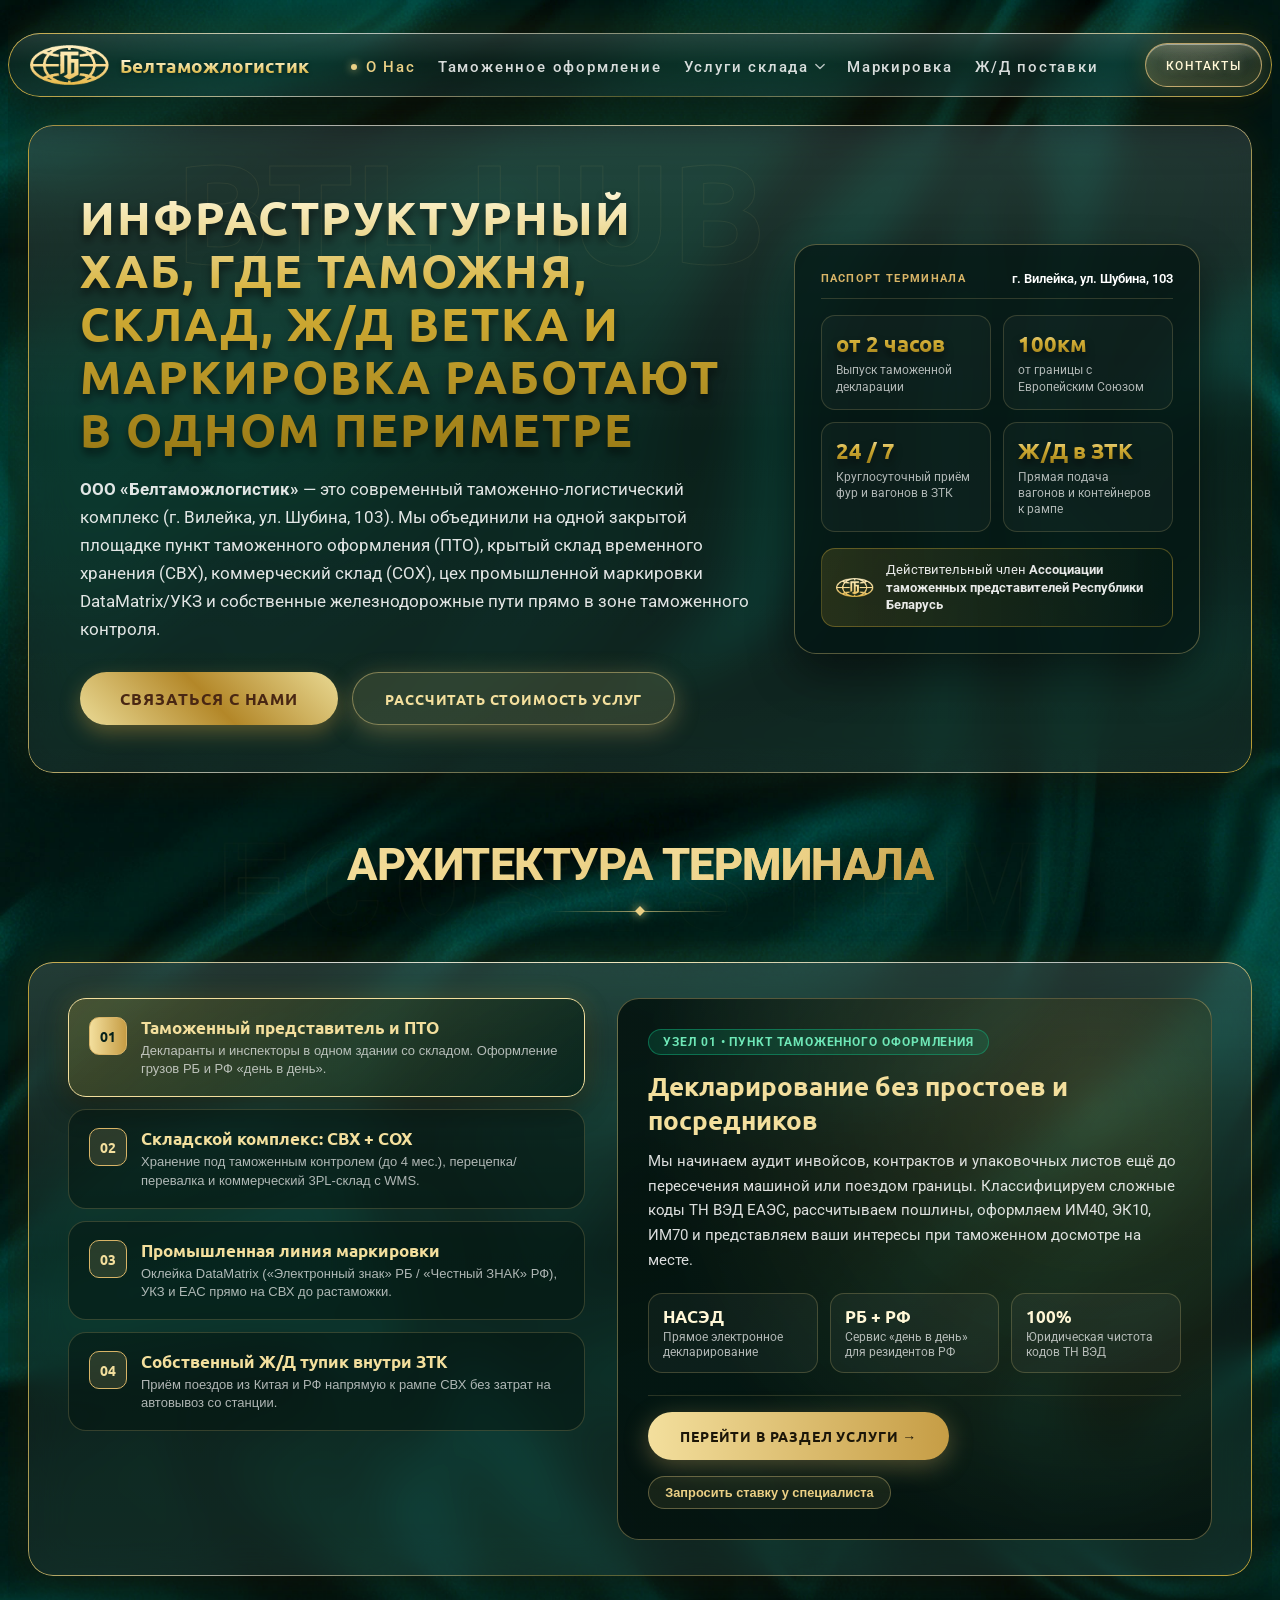
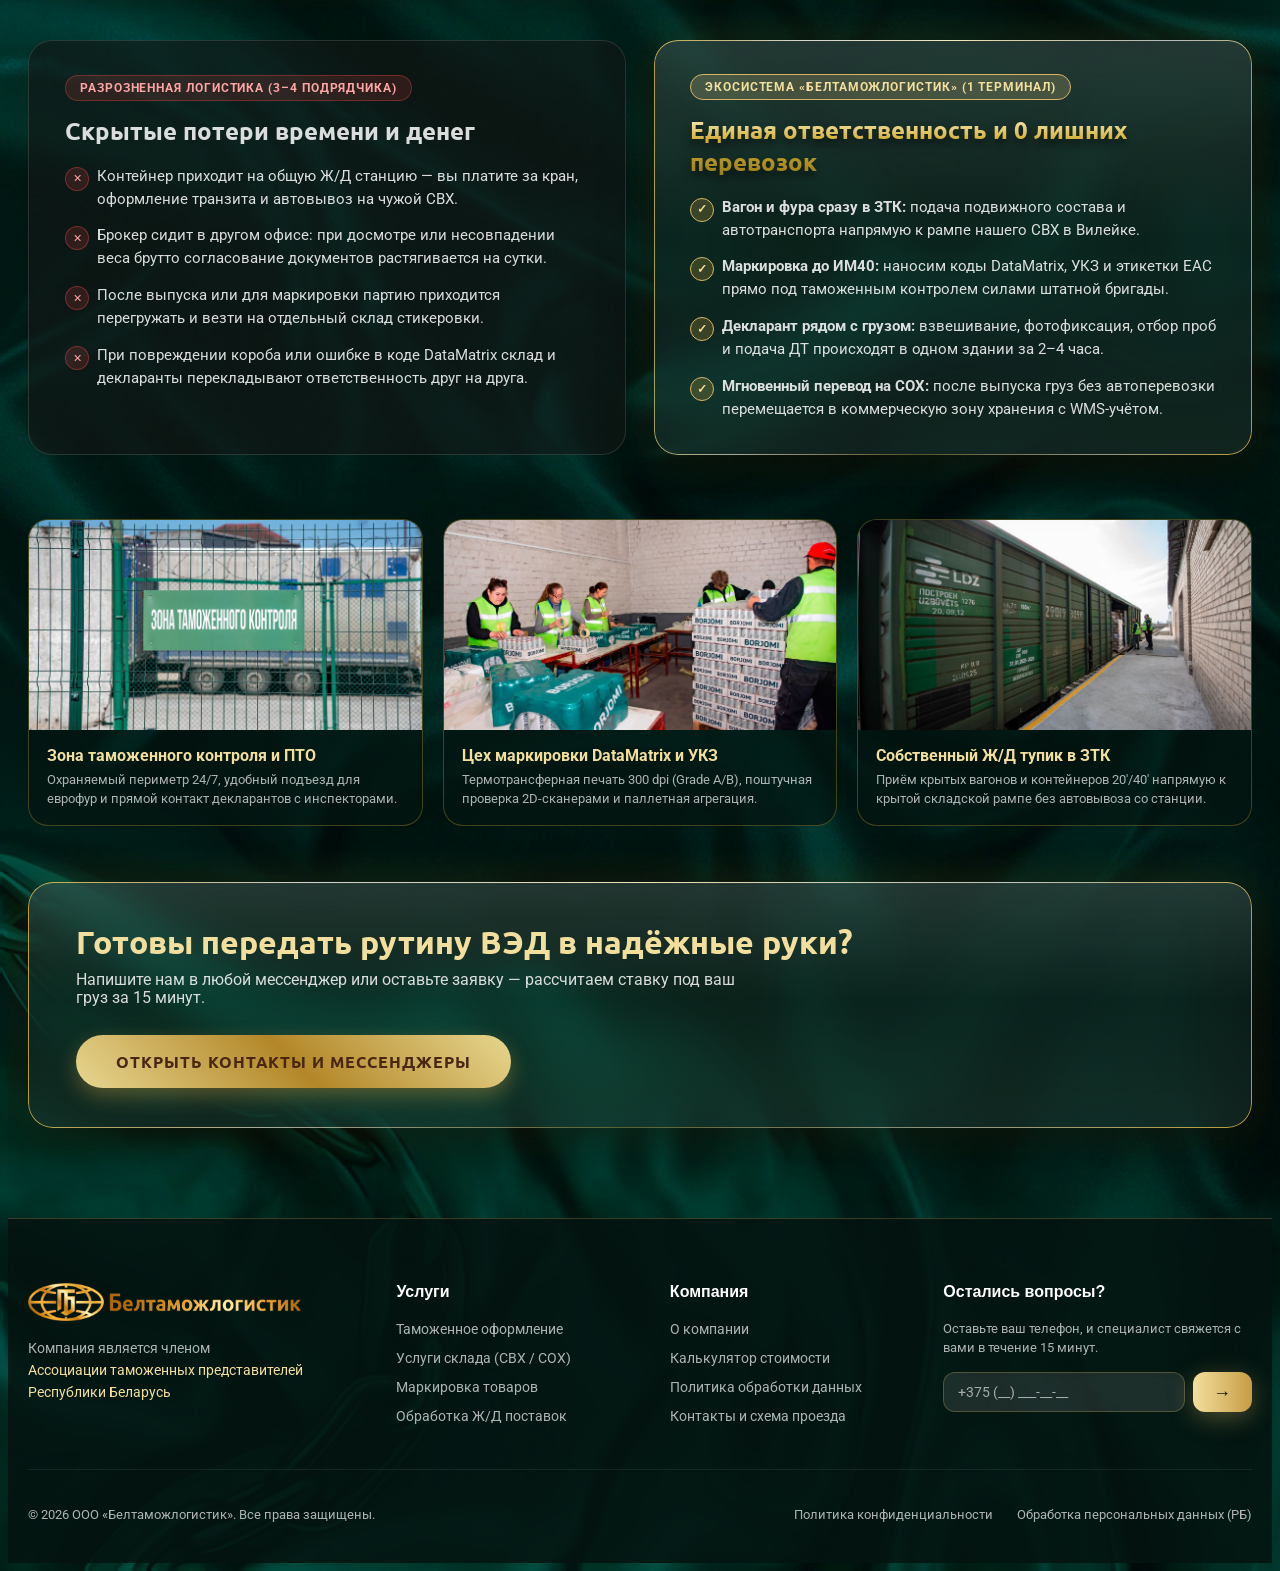
==== about/index.html @ 32ac7e4a "Update" ====
<!DOCTYPE html>
<html lang="ru">
<head>
  <meta charset="UTF-8">
  <meta name="viewport" content="width=device-width, initial-scale=1.0, maximum-scale=5.0">
  <title>О компании — Логистический и таможенный хаб «Белтаможлогистик»</title>

  <link rel="stylesheet" href="../styles/style.css">
  <link rel="stylesheet" href="../styles/responsive.css">
  <link rel="stylesheet" href="../styles/media.css">
  <link rel="stylesheet" href="../styles/alien_styles.css">
  <link rel="stylesheet" href="../styles/contacts-modal.css">
  <link rel="stylesheet" href="../styles/about.css">
</head>
<body>

<!-- ================= ШАПКА ================= -->
<section class="header glass-header">
  <div class="header-container">
    <div class="header-logo">
      <a href="../index.html">
        <img src="../img/header_logo3.png" alt="Белтаможлогистик">
        <div class="brand-name">Белтаможлогистик</div>
      </a>
    </div>

    <nav class="header-menu-nav" id="headerNav">
      <a href="index.html" class="nav-item active">О Нас</a>
      <a href="../catalog/customsclearance/index.html" class="nav-item">Таможенное оформление</a>

      <!-- Выпадающее меню для Склада -->
      <div class="nav-dropdown">
        <a href="../catalog/warehouse/index.html" class="nav-item nav-dropdown-trigger" aria-expanded="false">
          <span class="nav-dropdown-text">Услуги склада</span>
          <svg class="dropdown-arrow" viewBox="0 0 12 8" fill="none">
            <path d="M1 1.5L6 6.5L11 1.5" stroke="currentColor" stroke-width="1.6" stroke-linecap="round" stroke-linejoin="round"/>
          </svg>
        </a>
        <div class="dropdown-menu">
          <a href="../catalog/warehouse/index.html#svh-section" class="dropdown-link">
            <div class="dd-info">
              <span class="dd-title">Склад временного хранения</span>
              <span class="dd-sub">Таможенный контроль, досмотр, перецепка</span>
            </div>
          </a>
          <a href="../catalog/warehouse/index.html#soh-section" class="dropdown-link">
            <div class="dd-info">
              <span class="dd-title">Склад общего хранения</span>
              <span class="dd-sub">Ответственное хранение, WMS-учёт, 3PL</span>
            </div>
          </a>
        </div>
      </div>

      <a href="../catalog/marking/index.html" class="nav-item">Маркировка</a>
      <a href="../catalog/railway/index.html" class="nav-item">Ж/Д поставки</a>
    </nav>

    <div class="header-contacts">
      <button class="premium-gold-btn header-btn" type="button" data-open-contact-modal>
        <span>Контакты</span>
      </button>
    </div>
    <button class="burger" id="burgerBtn" type="button"
            aria-label="Открыть меню" aria-expanded="false" aria-controls="headerNav">
      <span></span><span></span><span></span>
    </button>
  </div>
</section>

<!-- ================= ОСНОВНОЙ КОНТЕНТ СТРАНИЦЫ «О НАС» ================= -->
<main class="about-page">
  <div class="container">

    <!-- 1. HERO: КТО МЫ И В ЧЁМ НАША СИЛА -->
    <section class="about-hero glass-card">
      <div class="about-hero-left">
        <div class="about-status-row">
<!--          <span class="about-pill"><span class="about-pill-dot"></span>Терминал 4-в-1 в г. Вилейка</span>-->
<!--          <span class="about-pill">Реестр владельцев СВХ ГТК РБ</span>-->
        </div>
        <h1 class="about-title gold-text-title">
          Инфраструктурный хаб, где таможня, склад, Ж/Д ветка и маркировка работают в одном периметре
        </h1>
        <p class="about-lead">
          <strong>ООО «Белтаможлогистик»</strong> — это современный таможенно-логистический комплекс (г. Вилейка, ул. Шубина, 103). Мы объединили на одной закрытой площадке пункт таможенного оформления (ПТО), крытый склад временного хранения (СВХ), коммерческий склад (СОХ), цех промышленной маркировки DataMatrix/УКЗ и собственные железнодорожные пути прямо в зоне таможенного контроля.
        </p>
        <div class="about-hero-actions">
          <button type="button" class="premium-gold-btn" data-open-contact-modal="form">
            <span>Связаться с нами</span>
          </button>
          <a href="../index.html#calculator" class="gold-btn" style="background: rgba(235,208,133,0.14); color: #f3df9d; border: 1px solid rgba(235,208,133,0.45);">
            Рассчитать стоимость услуг
          </a>
        </div>
      </div>

      <div class="about-passport">
        <div class="passport-header">
          <span class="passport-tag">Паспорт терминала</span>
          <span class="passport-loc"> г. Вилейка, ул. Шубина, 103</span>
        </div>
        <div class="passport-grid">
          <div class="passport-metric">
            <strong class="gold-text">от 2 часов</strong>
            <span>Выпуск таможенной декларации</span>
          </div>
          <div class="passport-metric">
            <strong class="gold-text">100км</strong>
            <span>от границы с Европейским Союзом</span>
          </div>
          <div class="passport-metric">
            <strong class="gold-text">24 / 7</strong>
            <span>Круглосуточный приём фур и вагонов в ЗТК</span>
          </div>
          <div class="passport-metric">
            <strong class="gold-text">Ж/Д в ЗТК</strong>
            <span>Прямая подача вагонов и контейнеров к рампе</span>
          </div>
        </div>
        <div class="passport-assoc">
          <img src="../img/header_logo3.png" alt="" style="width: 38px; height: auto;">
          <span>Действительный член <strong>Ассоциации таможенных представителей Республики Беларусь</strong></span>
        </div>
      </div>
    </section>

    <!-- 2. ИНТЕРАКТИВНЫЙ ГЕНПЛАН ТЕРМИНАЛА (4 УЗЛА ЭКОСИСТЕМЫ) -->
    <section class="hub-blueprint-section">
      <div class="section-header" data-parallax-header style="padding-top: 10px;">
        <div class="header-glow" data-parallax-speed="0.18"></div>
        <span class="header-watermark" data-parallax-speed="-0.12" aria-hidden="true">ECOSYSTEM</span>
        <div class="header-content" data-parallax-speed="0.04">
          <h2 class="section-title">Архитектура <span class="title-accent">терминала</span></h2>
          <div class="section-divider"><span class="divider-diamond"></span></div>
        </div>
      </div>

      <div class="blueprint-wrapper glass-card">
        <!-- Переключатели 4 узлов -->
        <div class="blueprint-nav" role="tablist">
          <button type="button" class="bp-node-btn active" data-bp-node="customs">
            <span class="bp-node-num">01</span>
            <div>
              <span class="bp-node-title">Таможенный представитель и ПТО</span>
              <span class="bp-node-sub">Декларанты и инспекторы в одном здании со складом. Оформление грузов РБ и РФ «день в день».</span>
            </div>
          </button>

          <button type="button" class="bp-node-btn" data-bp-node="warehouse">
            <span class="bp-node-num">02</span>
            <div>
              <span class="bp-node-title">Складской комплекс: СВХ + СОХ</span>
              <span class="bp-node-sub">Хранение под таможенным контролем (до 4 мес.), перецепка/перевалка и коммерческий 3PL-склад с WMS.</span>
            </div>
          </button>

          <button type="button" class="bp-node-btn" data-bp-node="marking">
            <span class="bp-node-num">03</span>
            <div>
              <span class="bp-node-title">Промышленная линия маркировки</span>
              <span class="bp-node-sub">Оклейка DataMatrix («Электронный знак» РБ / «Честный ЗНАК» РФ), УКЗ и EAC прямо на СВХ до растаможки.</span>
            </div>
          </button>

          <button type="button" class="bp-node-btn" data-bp-node="railway">
            <span class="bp-node-num">04</span>
            <div>
              <span class="bp-node-title">Собственный Ж/Д тупик внутри ЗТК</span>
              <span class="bp-node-sub">Приём поездов из Китая и РФ напрямую к рампе СВХ без затрат на автовывоз со станции.</span>
            </div>
          </button>
        </div>

        <!-- Динамический экран узла -->
        <div class="blueprint-screen" id="bpScreen">
          <div>
            <span class="bp-screen-badge" id="bpBadge">УЗЕЛ 01 • ПУНКТ ТАМОЖЕННОГО ОФОРМЛЕНИЯ</span>
            <h3 class="bp-screen-title" id="bpTitle">Декларирование без простоев и посредников</h3>
            <p class="bp-screen-desc" id="bpDesc">
              Мы начинаем аудит инвойсов, контрактов и упаковочных листов ещё до пересечения машиной или поездом границы. Классифицируем сложные коды ТН ВЭД ЕАЭС, рассчитываем пошлины, оформляем ИМ40, ЭК10, ИМ70 и представляем ваши интересы при таможенном досмотре на месте.
            </p>
            <div class="bp-specs-grid" id="bpSpecs">
              <div class="bp-spec-box">
                <strong>НАСЭД</strong>
                <span>Прямое электронное декларирование</span>
              </div>
              <div class="bp-spec-box">
                <strong>РБ + РФ</strong>
                <span>Сервис «день в день» для резидентов РФ</span>
              </div>
              <div class="bp-spec-box">
                <strong>100%</strong>
                <span>Юридическая чистота кодов ТН ВЭД</span>
              </div>
            </div>
          </div>

          <div class="bp-screen-footer">
            <a href="../catalog/customsclearance/index.html" class="gold-btn" id="bpLink">Перейти в раздел услуги →</a>
            <button type="button" class="btl-switch-to-form-btn" data-open-contact-modal="form">
              <span>Запросить ставку у специалиста</span>
            </button>
          </div>
        </div>
      </div>
    </section>

    <!-- 3. ПОЧЕМУ ФОРМАТ «В ОДНОМ ОКНЕ» ЭКОНОМИТ ДО 30% БЮДЖЕТА -->
    <section class="vs-section">
      <div class="vs-grid">
        <div class="vs-card vs-card--old">
          <span class="vs-tag vs-tag--old">Разрозненная логистика (3–4 подрядчика)</span>
          <h3 class="vs-title" style="color: rgba(255,255,255,0.85);">Скрытые потери времени и денег</h3>
          <ul class="vs-list">
            <li>Контейнер приходит на общую Ж/Д станцию — вы платите за кран, оформление транзита и автовывоз на чужой СВХ.</li>
            <li>Брокер сидит в другом офисе: при досмотре или несовпадении веса брутто согласование документов растягивается на сутки.</li>
            <li>После выпуска или для маркировки партию приходится перегружать и везти на отдельный склад стикеровки.</li>
            <li>При повреждении короба или ошибке в коде DataMatrix склад и декларанты перекладывают ответственность друг на друга.</li>
          </ul>
        </div>

        <div class="vs-card vs-card--btl glass-card">
          <span class="vs-tag vs-tag--btl">Экосистема «Белтаможлогистик» (1 терминал)</span>
          <h3 class="vs-title gold-text">Единая ответственность и 0 лишних перевозок</h3>
          <ul class="vs-list">
            <li><strong>Вагон и фура сразу в ЗТК:</strong> подача подвижного состава и автотранспорта напрямую к рампе нашего СВХ в Вилейке.</li>
            <li><strong>Маркировка до ИМ40:</strong> наносим коды DataMatrix, УКЗ и этикетки EAC прямо под таможенным контролем силами штатной бригады.</li>
            <li><strong>Декларант рядом с грузом:</strong> взвешивание, фотофиксация, отбор проб и подача ДТ происходят в одном здании за 2–4 часа.</li>
            <li><strong>Мгновенный перевод на СОХ:</strong> после выпуска груз без автоперевозки перемещается в коммерческую зону хранения с WMS-учётом.</li>
          </ul>
        </div>
      </div>
    </section>

    <!-- 4. РЕАЛЬНЫЕ ФОТО ТЕРМИНАЛА -->
    <section class="about-gallery">
      <article class="gallery-card">
        <div class="gallery-img-box">
          <img src="../img/dc_1.jpg" alt="Терминал и зона таможенного контроля">
        </div>
        <div class="gallery-caption">
          <h4>Зона таможенного контроля и ПТО</h4>
          <p>Охраняемый периметр 24/7, удобный подъезд для еврофур и прямой контакт декларантов с инспекторами.</p>
        </div>
      </article>

      <article class="gallery-card">
        <div class="gallery-img-box">
          <img src="../img/marking_1.jpg" alt="Участок промышленной маркировки">
        </div>
        <div class="gallery-caption">
          <h4>Цех маркировки DataMatrix и УКЗ</h4>
          <p>Термотрансферная печать 300 dpi (Grade A/B), поштучная проверка 2D-сканерами и паллетная агрегация.</p>
        </div>
      </article>

      <article class="gallery-card">
        <div class="gallery-img-box">
          <img src="../img/railway_1.jpg" alt="Железнодорожная ветка в ЗТК">
        </div>
        <div class="gallery-caption">
          <h4>Собственный Ж/Д тупик в ЗТК</h4>
          <p>Приём крытых вагонов и контейнеров 20'/40' напрямую к крытой складской рампе без автовывоза со станции.</p>
        </div>
      </article>
    </section>

    <!-- 5. ФИНАЛЬНЫЙ CTA БЛОК -->
    <section class="about-final-cta glass-card">
      <div>
        <h2>Готовы передать рутину ВЭД в надёжные руки?</h2>
        <p>Напишите нам в любой мессенджер или оставьте заявку — рассчитаем ставку под ваш груз за 15 минут.</p>
      </div>
      <button type="button" class="premium-gold-btn" data-open-contact-modal="contacts">
        <span>Открыть контакты и мессенджеры</span>
      </button>
    </section>

  </div>
</main>

<!-- ================= ФУТЕР ================= -->
<footer class="site-footer">
  <div class="container">
    <div class="footer-top">
      <div class="footer-brand">
        <a href="../index.html" class="footer-logo">
          <img src="../img/header_logo2.png" alt="Белтаможлогистик" class="footer-logo-img">
        </a>
        <p class="footer-tagline">Компания является членом <br> <a href="https://beltamas.by/" class="footer-tagline-link">Ассоциации таможенных представителей Республики Беларусь</a></p>
      </div>

      <div class="footer-col">
        <h4 class="footer-heading">Услуги</h4>
        <ul class="footer-links">
          <li><a href="../catalog/customsclearance/index.html">Таможенное оформление</a></li>
          <li><a href="../catalog/warehouse/index.html">Услуги склада (СВХ / СОХ)</a></li>
          <li><a href="../catalog/marking/index.html">Маркировка товаров</a></li>
          <li><a href="../catalog/railway/index.html">Обработка Ж/Д поставок</a></li>
        </ul>
      </div>

      <div class="footer-col">
        <h4 class="footer-heading">Компания</h4>
        <ul class="footer-links">
          <li><a href="index.html">О компании</a></li>
          <li><a href="../index.html#calculator">Калькулятор стоимости</a></li>
          <li><a href="#" data-open-policy>Политика обработки данных</a></li>
          <li><a href="../index.html#contacts">Контакты и схема проезда</a></li>
        </ul>
      </div>

      <div class="footer-col footer-callback">
        <h4 class="footer-heading">Остались вопросы?</h4>
        <p class="footer-callback-text">Оставьте ваш телефон, и специалист свяжется с вами в течение 15 минут.</p>
        <form class="footer-mini-form" onsubmit="event.preventDefault(); alert('Спасибо! Мы скоро свяжемся с вами.');">
          <input type="tel" class="glass-input footer-input" placeholder="+375 (__) ___-__-__" required>
          <button type="submit" class="gold-btn footer-submit" aria-label="Отправить">→</button>
        </form>
      </div>
    </div>

    <div class="footer-bottom">
      <p>© 2026 ООО «Белтаможлогистик». Все права защищены.</p>
      <div class="footer-legal">
        <a href="/privacy-policy" data-open-policy>Политика конфиденциальности</a>
        <a href="/privacy-policy" data-open-policy>Обработка персональных данных (РБ)</a>
      </div>
    </div>
  </div>
</footer>

<!-- Модальное окно Контактов (полная 3-вкладочная версия + встроенная Политика РБ) -->
<div class="btl-modal-overlay" id="btlContactModal" aria-hidden="true" role="dialog" aria-modal="true">
  <div class="btl-modal-container">
    <button type="button" class="btl-modal-close-top" data-close-contact-modal aria-label="Закрыть окно">
      <svg width="20" height="20" viewBox="0 0 24 24" fill="none" stroke="currentColor" stroke-width="2" stroke-linecap="round">
        <path d="M18 6L6 18M6 6l12 12"/>
      </svg>
    </button>

    <div class="btl-modal-header">
      <div class="btl-tabs-nav" role="tablist">
        <button type="button" class="btl-tab-btn active" data-tab-target="contacts" role="tab" aria-selected="true">
          <span class="btl-tab-dot"></span>
          <span>Написать нам</span>
        </button>
        <button type="button" class="btl-tab-btn" data-tab-target="form" role="tab" aria-selected="false">
          <span class="btl-tab-dot"></span>
          <span>Оставить заявку</span>
        </button>
        <button type="button" class="btl-tab-btn" data-tab-target="info" role="tab" aria-selected="false">
          <span class="btl-tab-dot"></span>
          <span>Инфо и карта</span>
        </button>
      </div>
    </div>

    <div class="btl-modal-body">
      <!-- ВКЛАДКА 1 -->
      <div class="btl-tab-pane active" id="btl-tab-contacts" role="tabpanel">
        <div class="btl-pane-top-row">
          <div>
            <h3 class="btl-modal-title">Мы на связи в мессенджерах</h3>
            <p class="btl-modal-subtitle">Отсканируйте QR-код камерой смартфона или перейдите в чат по прямой ссылке</p>
          </div>
          <button type="button" class="btl-switch-to-form-btn" data-tab-trigger="form">
            <span>Ждёте звонка? Оставить заявку</span>
            <span class="btl-arrow">→</span>
          </button>
        </div>

        <div class="btl-messengers-grid" id="btlInteractiveZone">
          <div class="btl-qr-section">
            <div class="btl-qr-minis" role="tablist">
              <button type="button" class="btl-qr-mini-btn active" data-qr-messenger="telegram">Telegram</button>
              <button type="button" class="btl-qr-mini-btn" data-qr-messenger="whatsapp">WhatsApp</button>
              <button type="button" class="btl-qr-mini-btn" data-qr-messenger="viber">Viber</button>
              <button type="button" class="btl-qr-mini-btn" data-qr-messenger="wechat">WeChat</button>
              <button type="button" class="btl-qr-mini-btn" data-qr-messenger="max">Max</button>
            </div>
            <div class="btl-qr-card">
              <div class="btl-qr-badge">Сканируйте QR с телефона</div>
              <div class="btl-qr-box">
                <img src="https://api.qrserver.com/v1/create-qr-code/?size=220x220&data=https://t.me/btlogistik&color=08221b&bgcolor=ffffff"
                     alt="QR-код для связи в Telegram" id="btlQrImage" class="btl-qr-img">
              </div>
              <div class="btl-qr-caption" id="btlQrCaption">Камера откроет <strong>Telegram</strong></div>
            </div>
          </div>

          <div class="btl-direct-links">
            <span class="btl-direct-label">Прямой переход с устройства:</span>
            <a href="https://t.me/btlogistik" target="_blank" rel="noopener" class="btl-msg-btn btl-msg--telegram" data-messenger-sync="telegram">
              <span class="btl-msg-name">Telegram</span><span class="btl-msg-arrow">→</span>
            </a>
            <a href="https://wa.me/375299876543" target="_blank" rel="noopener" class="btl-msg-btn btl-msg--whatsapp" data-messenger-sync="whatsapp">
              <span class="btl-msg-name">WhatsApp</span><span class="btl-msg-arrow">→</span>
            </a>
            <a href="viber://chat?number=%2B375299876543" target="_blank" rel="noopener" class="btl-msg-btn btl-msg--viber" data-messenger-sync="viber">
              <span class="btl-msg-name">Viber</span><span class="btl-msg-arrow">→</span>
            </a>
            <a href="weixin://dl/chat?btlogistik" target="_blank" rel="noopener" class="btl-msg-btn btl-msg--wechat" data-messenger-sync="wechat">
              <span class="btl-msg-name">WeChat</span><span class="btl-msg-arrow">→</span>
            </a>
            <a href="https://max.ru/" target="_blank" rel="noopener" class="btl-msg-btn btl-msg--max" data-messenger-sync="max">
              <span class="btl-msg-name">Max</span><span class="btl-msg-arrow">→</span>
            </a>
          </div>
        </div>

        <div class="btl-phone-banner">
          <div class="btl-phone-banner-left">
            <div class="btl-phone-text">
              <span>Предпочитаете звонить? Набирайте напрямую:</span>
              <small>Офис: Пн–Пт 09:00 – 18:00 | СВХ: Круглосуточно</small>
            </div>
          </div>
          <div class="btl-phone-numbers">
            <a href="tel:+375171234567" class="btl-phone-call">+375 (17) 123-45-67</a>
            <a href="tel:+375299876543" class="btl-phone-call">+375 (29) 987-65-43</a>
          </div>
        </div>

        <label class="btl-policy-check">
          <input type="checkbox" id="btlPolicyConsent" checked>
          <span class="btl-custom-checkbox">
                        <svg width="12" height="12" viewBox="0 0 12 12" fill="none">
                            <path d="M2.5 6L5 8.5L9.5 3.5" stroke="#08221b" stroke-width="2" stroke-linecap="round" stroke-linejoin="round"/>
                        </svg>
                    </span>
          <span class="btl-policy-label">
                        Я прочитал(а) и согласен(а) с <a href="/privacy-policy" data-open-policy>Политикой обработки персональных данных</a>
                    </span>
        </label>
      </div>

      <!-- ВКЛАДКА 2: ФОРМА -->
      <div class="btl-tab-pane" id="btl-tab-form" role="tabpanel" hidden>
        <div class="btl-form-wrapper">
          <div class="btl-form-header">
            <h3 class="btl-modal-title">Оставьте заявку на консультацию</h3>
            <p class="btl-modal-subtitle">Специалист отдела логистики свяжется с вами в течение 15 минут</p>
          </div>
          <form class="btl-lead-form" id="btlLeadForm" novalidate>
            <div class="btl-form-row">
              <div class="btl-field-group">
                <label for="btlUserName" class="btl-field-label">Ваше имя</label>
                <div class="btl-input-wrap">
                  <input type="text" id="btlUserName" name="name" class="btl-input" style="padding-left:14px;" placeholder="Например, Александр" required>
                </div>
              </div>
              <div class="btl-field-group">
                <label for="btlUserPhone" class="btl-field-label">Номер телефона <span class="btl-req">*</span></label>
                <div class="btl-input-wrap">
                  <input type="tel" id="btlUserPhone" name="phone" class="btl-input" style="padding-left:14px;" placeholder="+375 (__) ___-__-__" required>
                </div>
              </div>
            </div>
            <div class="btl-field-group">
              <label for="btlUserComment" class="btl-field-label">Комментарий или задача</label>
              <textarea id="btlUserComment" name="comment" class="btl-textarea" rows="3" placeholder="Опишите ваш груз или интересующую услугу..."></textarea>
            </div>
            <div class="btl-form-bottom">
              <label class="btl-policy-check btl-policy-check--form">
                <input type="checkbox" id="btlFormPolicyConsent" checked required>
                <span class="btl-custom-checkbox">
                                    <svg width="12" height="12" viewBox="0 0 12 12" fill="none">
                                        <path d="M2.5 6L5 8.5L9.5 3.5" stroke="#08221b" stroke-width="2" stroke-linecap="round" stroke-linejoin="round"/>
                                    </svg>
                                </span>
                <span class="btl-policy-label">
                                    Согласен(а) с <a href="/privacy-policy" data-open-policy>Политикой обработки данных</a>
                                </span>
              </label>
              <button type="submit" class="btl-submit-gold-btn" id="btlFormSubmitBtn">
                <span>ОТПРАВИТЬ ЗАЯВКУ</span>
              </button>
            </div>
          </form>
          <div class="btl-form-success" id="btlFormSuccess" hidden>
            <div class="btl-success-icon">✓</div>
            <h4>Заявка успешно отправлена!</h4>
            <p>Мы свяжемся с вами в ближайшее время.</p>
            <button type="button" class="btl-qr-mini-btn active" id="btlResetFormBtn">Отправить ещё одну</button>
          </div>
        </div>
      </div>

      <!-- ВКЛАДКА 3: ИНФО -->
      <div class="btl-tab-pane" id="btl-tab-info" role="tabpanel" hidden>
        <div class="btl-info-layout">
          <div class="btl-info-details">
            <h3 class="btl-info-heading">Реквизиты и адрес терминала</h3>
            <p class="btl-info-desc">Республика Беларусь, Минская обл., г. Вилейка, ул. Шубина, 103</p>
            <ul class="btl-info-list">
              <li><div><span class="btl-info-meta">Телефоны:</span><a href="tel:+375171234567" class="btl-info-val">+375 (17) 123-45-67</a><a href="tel:+375299876543" class="btl-info-val">+375 (29) 987-65-43</a></div></li>
              <li><div><span class="btl-info-meta">Email:</span><a href="mailto:info@btlogistik.by" class="btl-info-val">info@btlogistik.by</a></div></li>
              <li><div><span class="btl-info-meta">Режим работы:</span><span class="btl-info-val">Офис: Пн–Пт 09:00 – 18:00 | СВХ: 24/7</span></div></li>
            </ul>
          </div>
          <div class="btl-info-map-wrap">
            <iframe class="btl-yandex-iframe" data-src="https://yandex.ru/map-widget/v1/?ll=26.936652%2C54.498842&z=16&pt=26.936652,54.498842,pm2gnm" title="Карта" allowfullscreen="true" loading="lazy"></iframe>
          </div>
        </div>
      </div>
    </div>

    <div class="btl-modal-footer">
      <button type="button" class="btl-btn-bottom-close" data-close-contact-modal>Закрыть</button>
    </div>
  </div>
</div>

<script src="../scripts/burger.js"></script>
<script src="../scripts/contacts-modal.js"></script>
<script>
  // Интерактивное переключение 4 узлов генплана на странице «О нас»
  (() => {
    const nodesData = {
      customs: {
        badge: 'УЗЕЛ 01 • ПУНКТ ТАМОЖЕННОГО ОФОРМЛЕНИЯ',
        title: 'Декларирование без простоев и посредников',
        desc: 'Мы начинаем аудит инвойсов, контрактов и упаковочных листов ещё до пересечения машиной или поездом границы. Классифицируем сложные коды ТН ВЭД ЕАЭС, рассчитываем пошлины, оформляем ИМ40, ЭК10, ИМ70 и представляем ваши интересы при таможенном досмотре на месте.',
        specs: [
          ['НАСЭД', 'Прямое электронное декларирование'],
          ['РБ + РФ', 'Сервис «день в день» для резидентов РФ'],
          ['100%', 'Юридическая чистота кодов ТН ВЭД']
        ],
        link: '../catalog/customsclearance/index.html'
      },
      warehouse: {
        badge: 'УЗЕЛ 02 • СКЛАД ВРЕМЕННОГО (СВХ) И ОБЩЕГО ХРАНЕНИЯ (СОХ)',
        title: 'Таможенное и коммерческое хранение с WMS-учётом',
        desc: 'Оперативная перецепка и перевалка в ЗТК, взвешивание и хранение иностранных грузов до 4 месяцев без уплаты пошлин. После выпуска по ИМ40 партия за минуты переводится на наш коммерческий склад (СОХ) с адресным учётом паллет и комплектацией по FIFO/FEFO.',
        specs: [
          ['до 4 мес.', 'Временное хранение на СВХ'],
          ['WMS 3PL', 'Адресный учёт каждой паллеты'],
          ['Охрана 24/7', 'Видеонаблюдение и КПП']
        ],
        link: '../catalog/warehouse/index.html'
      },
      marking: {
        badge: 'УЗЕЛ 03 • ПРОМЫШЛЕННАЯ МАРКИРОВКА DATAMATRIX И УКЗ',
        title: 'Стикеровка до 50 000 единиц в сутки прямо на СВХ',
        desc: 'Печатаем этикетки на промышленных термотрансферных принтерах 300 dpi (класс считывания Grade A/B). Совмещаем коды «Электронный знак» (РБ) и «Честный ЗНАК» (РФ) с русскоязычным стикером EAC, проверяем каждый код 2D-сканером и формируем файлы агрегации «короб — паллета».',
        specs: [
          ['300 DPI', 'Стойкая термотрансферная печать'],
          ['Grade A/B', '100% валидация сканерами ТСД'],
          ['SSCC', 'Поштучно-паллетная агрегация']
        ],
        link: '../catalog/marking/index.html'
      },
      railway: {
        badge: 'УЗЕЛ 04 • СОБСТВЕННЫЙ Ж/Д ТУПИК В ЗОНЕ ТАМОЖЕННОГО КОНТРОЛЯ',
        title: 'Подача вагонов и контейнеров напрямую к складской рампе',
        desc: 'Часть железнодорожных путей нашего терминала официально входит в состав ЗТК. Контейнерные поезда из КНР и крытые вагоны подаются сразу к рампе СВХ/СОХ — вы не платите за автовывоз контейнеров со станции и избегаете сверхнормативного простоя вагонов.',
        specs: [
          ['20\' / 40\' HC', 'Приём морских и Ж/Д контейнеров'],
          ['120–158 м³', 'Растарка крытых вагонов у рампы'],
          ['СМГС', 'Полное станционное экспедирование']
        ],
        link: '../catalog/railway/index.html'
      }
    };

    const btns = document.querySelectorAll('[data-bp-node]');
    const badgeEl = document.getElementById('bpBadge');
    const titleEl = document.getElementById('bpTitle');
    const descEl = document.getElementById('bpDesc');
    const specsEl = document.getElementById('bpSpecs');
    const linkEl = document.getElementById('bpLink');

    btns.forEach(btn => {
      btn.addEventListener('click', () => {
        const data = nodesData[btn.dataset.bpNode];
        if (!data) return;

        btns.forEach(b => b.classList.toggle('active', b === btn));
        badgeEl.textContent = data.badge;
        titleEl.textContent = data.title;
        descEl.textContent = data.desc;
        linkEl.setAttribute('href', data.link);

        specsEl.innerHTML = data.specs.map(([val, label]) => `
                    <div class="bp-spec-box">
                        <strong>${val}</strong>
                        <span>${label}</span>
                    </div>
                `).join('');
      });
    });
  })();
</script>
</body>
</html>
---- styles/style.css ----
/*ШРИФТЫ*/

@font-face {
    font-family: 'Roboto';
    src: url('../fonts/Roboto/Roboto-VariableFont_wdth,wght.ttf');
}
@font-face {
    font-family: 'Ubuntu-bold';
    src: url('../fonts/Ubuntu/Ubuntu-Bold.ttf');
}

/*@import url('https://fonts.googleapis.com/css2?family=Inter:ital,opsz,wght@0,14..32,100..900;1,14..32,100..900&display=swap');*/







/* region ОБЩИЕ СТИЛИ*/
:root {
    --emerald-bg-glass: rgba(11, 46, 38, 0.58);
    --emerald-input-bg: rgba(255, 255, 255, 0.06);
    --gold-primary: #d8b467;
    --gold-light: #f3df9d;
    --gold-gradient: linear-gradient(90deg, #f3df9d 0%, #c69d45 100%);
    --glass-border: rgba(216, 180, 103, 0.28);
    --text-light: #ffffff;
    --text-muted: rgba(255, 255, 255, 0.68);
    --gold-1: #fff7d6;   /* блик */
    --gold-2: #f3df9d;   /* светлое золото */
    --gold-3: #d4af37;   /* основное золото */
    --gold-4: #8a6a14;   /* тень металла */
}

html {
    scroll-behavior: smooth;
}

body{
    background: url("../img/background4.jpg");
    font-family: 'Roboto', sans-serif;
    /*background: #492713;*/
    background-size: cover;
    color: white;
    display: flex;
    justify-content: center;
    flex-direction: column;
    align-items: center;
}
a{
    color: white;
    text-decoration: none;
}
h2{
    margin: 0;
}
.container {
    max-width: 1280px;
    margin: 0 auto;
    padding: 0 20px;
}
.section-subtitle {
    text-align: center;
    color: var(--text-muted);
    font-size: 16px;
    margin-bottom: 44px;
}

.gold-text {
    background: linear-gradient(to bottom, #fdf5d3 0%, #d4af37 40%, #997a15 100%);
    -webkit-background-clip: text;
    -webkit-text-fill-color: transparent;
    filter: drop-shadow(0px 6px 4px rgba(0, 0, 0, 0.5));
}
.gold-text-title{
    font-size: 2.6rem;
    font-weight: 700;
    text-transform: uppercase;
    letter-spacing: 2px;
    background: linear-gradient(to bottom, #fdf5d3 0%, #d4af37 40%, #997a15 100%);
    -webkit-background-clip: text;
    -webkit-text-fill-color: transparent;
    filter: drop-shadow(0px 6px 4px rgba(0, 0, 0, 0.5));
}
/*region GLASS CARD*/
/*.glass-card {*/
/*    background: var(--emerald-bg-glass);*/
/*    backdrop-filter: blur(16px);*/
/*    -webkit-backdrop-filter: blur(16px);*/
/*    border: 1px solid var(--glass-border);*/
/*    border-radius: 20px;*/
/*    box-shadow: 0 20px 50px rgba(0, 0, 0, 0.35), inset 0 1px 0 rgba(255, 255, 255, 0.12);*/
/*}*/
.glass-card{
    padding: 0 10px 0 22px;
    min-height: 64px;
    border: 0;
    border-radius: 25px;
    background:
            linear-gradient(180deg, rgba(255,255,255,.13) 0%, rgba(255,255,255,.03) 48%, rgba(255,255,255,.06) 100%),
            rgba(5, 28, 22, .46);
    -webkit-backdrop-filter: blur(20px) saturate(170%);
    backdrop-filter: blur(20px) saturate(170%);
    box-shadow:
            0 18px 50px rgba(0,0,0,.50),               /* отрыв от фона */
            0 0 46px rgba(212,175,55,.13),             /* золотое свечение вокруг */
            inset 0 1px 0 rgba(255,255,255,.38),       /* верхний блик стекла */
            inset 0 -1px 0 rgba(212,175,55,.22);       /* нижняя кромка */
}
/* градиентная кромка: золото → белый → золото */
.glass-card::after{
    content: "";
    position: absolute;
    inset: 0;
    border-radius: inherit;
    padding: 1px;
    background: linear-gradient(100deg,
    rgba(212,175,55,.85) 0%, rgba(255,255,255,.55) 22%,
    rgba(212,175,55,.18) 50%,
    rgba(255,255,255,.45) 78%, rgba(212,175,55,.85) 100%);
    -webkit-mask: linear-gradient(#000 0 0) content-box, linear-gradient(#000 0 0);
    -webkit-mask-composite: xor;
    mask-composite: exclude;
    pointer-events: none;
}
/* тонкая «линза» света по верхнему краю */
.glass-card::before{
    content: "";
    position: absolute;
    top: 0; left: 12%; right: 12%;
    height: 1px;
    background: linear-gradient(90deg, transparent, rgba(255,247,214,.95), transparent);
    filter: blur(.4px);
    pointer-events: none;
}
.catalog-calculate-link{
    gap: 5px;
    font-size: 15px;
    color: #d9b103;
    display: flex;
    align-items: center;
    max-width: 200px;
}
.catalog-calculate-link svg g{
    fill: #d9b103;
}
.catalog-calculate-link:hover{
    color: #b39203;
}


.catalog-calculate-link:hover g{
    fill: #b39203;
}
.btn-open-contacts{
    color: var(--gold-light);
    background: none;
    border: none;
    padding: 0;
    margin: 0;
    font: inherit;

    cursor: pointer;
}
.btn-open-contacts:hover{
    color: #d6ad21;
}


/*endregion*/
/*endregion*/

 /* region Gold Btn*/
.gold-btn {
    display: inline-flex;
    align-items: center;
    justify-content: center;
    background: var(--gold-gradient);
    color: #1c1608;
    font-family: 'Ubuntu-bold', sans-serif;
    font-weight: 700;
    font-size: 14px;
    letter-spacing: 0.06em;
    text-transform: uppercase;
    padding: 15px 32px;
    border-radius: 50px;
    border: none;
    cursor: pointer;
    box-shadow: 0 6px 24px rgba(216, 180, 103, 0.35);
    transition: transform 0.25s ease, box-shadow 0.25s ease, filter 0.25s ease;
}

.gold-btn:hover {
    transform: translateY(-2px);
    box-shadow: 0 10px 30px rgba(216, 180, 103, 0.55);
    filter: brightness(1.05);
}
/*endregion*/
 /* region Premium Gold Btn */

.premium-gold-btn {

    position: relative;
    overflow: hidden;
    padding: 16px 40px;
    border: none;
    border-radius: 50px;
    cursor: pointer;
    outline: none;
    background: transparent;
    box-shadow: 0 8px 20px rgba(191, 149, 63, 0.4);
    will-change: transform, box-shadow;
    transform: translateZ(0);
    backface-visibility: hidden;
    transition: transform 0.4s cubic-bezier(0.25, 0.8, 0.25, 1), box-shadow 0.4s cubic-bezier(0.25, 0.8, 0.25, 1);
}


.premium-gold-btn span {
    color: #492713;
    position: relative;
    z-index: 2;
    font-family: 'Ubuntu-bold', sans-serif;
    font-size: 16px;
    font-weight: 700;
    text-transform: uppercase;
    letter-spacing: 0.06em;
    transition: color 0.3s ease;
}


.premium-gold-btn::before {
    content: '';
    position: absolute;
    top: 0;
    left: -100%;
    width: 300%;
    height: 100%;
    background: linear-gradient(
            45deg,
            #BF953F,
            #FCF6BA,
            #B38728,
            #FBF5B7,
            #BF953F
    );
    z-index: 1;
    animation: gpuShimmer 2s ease-in-out infinite alternate;
}


.premium-gold-btn:hover {
    transform: translate3d(0, -3px, 0) scale(1.02);
    box-shadow: 0 12px 25px rgba(191, 149, 63, 0.6);
}


.premium-gold-btn:active {
    transform: translate3d(0, 1px, 0) scale(0.98);
    box-shadow: 0 4px 10px rgba(191, 149, 63, 0.4);
}
@keyframes gpuShimmer {
    0% {
        transform: translateX(0);
    }
    100% {
        transform: translateX(30%); /* Просто сдвигаем слой по оси X */
    }
}


/*endregion */
/*region Тайтлы с переливами*/


.section-header {
    --shine-pos: 100%;
    position: relative;
    display: flex;
    flex-direction: column;
    align-items: center;
    justify-content: center;
    padding: 70px 20px 50px;
    text-align: center;
    overflow: visible;
    z-index: 1;
}
.advantages-section .section-header{
    padding: 70px 20px 0;
}
.calc-section .section-header{
    padding: 0 20px 50px;
}

.header-glow {
    position: absolute;
    width: 480px;
    height: 160px;
    /*background: radial-gradient(*/
    /*        ellipse at center,*/
    /*        rgba(235, 208, 133, 0.16) 0%,*/
    /*        rgba(16, 75, 60, 0.05) 60%,*/
    /*        transparent 80%*/
    /*);*/
    filter: blur(25px);
    pointer-events: none;
    z-index: -2;
    transform: translate3d(0, var(--py, 0px), 0);
    will-change: transform;
}

.header-watermark {
    position: absolute;
    top: 50%;
    left: 50%;
    transform: translate3d(-50%, calc(-55% + var(--py, 0px)), 0);
    font-size: clamp(4rem, 9.5vw, 8.5rem);
    font-weight: 900;
    letter-spacing: 0.12em;
    text-transform: uppercase;
    white-space: nowrap;
    color: transparent;
    -webkit-text-stroke: 1px rgba(235, 208, 133, 0.08);
    -webkit-mask-image: linear-gradient(to bottom, transparent 0%, black 45%, transparent 95%);
    mask-image: linear-gradient(to bottom, transparent 0%, black 45%, transparent 95%);
    pointer-events: none;
    user-select: none;
    z-index: -1;
    will-change: transform;
}

.header-content {
    transform: translate3d(0, var(--py, 0px), 0);
    will-change: transform;
}

.section-badge {
    display: inline-flex;
    align-items: center;
    gap: 8px;
    padding: 6px 16px;
    margin-bottom: 14px;
    border-radius: 999px;
    background: rgba(10, 46, 38, 0.65);
    border: 1px solid rgba(235, 208, 133, 0.3);
    box-shadow: inset 0 1px 1px rgba(255, 255, 255, 0.12), 0 4px 15px rgba(0, 0, 0, 0.25);
    backdrop-filter: blur(8px);
    font-size: 0.75rem;
    font-weight: 600;
    letter-spacing: 0.14em;
    text-transform: uppercase;
    color: #ebd085;
}

.badge-dot {
    width: 6px;
    height: 6px;
    border-radius: 50%;
    background-color: #ebd085;
    box-shadow: 0 0 8px 2px rgba(235, 208, 133, 0.8);
}

.section-title {
    margin: 0;
    font-size: 45px;
    font-weight: 800;
    line-height: 1.15;
    letter-spacing: -0.01em;
    color: transparent;
    -webkit-background-clip: text;
    background-clip: text;
    background-image:
            linear-gradient(
                    115deg,
                    transparent 0%,
                    transparent 40%,
                    rgba(255, 246, 214, 0.95) 47%,
                    #ffffff 50%,
                    rgba(235, 208, 133, 0.9) 53%,
                    transparent 60%,
                    transparent 100%
            ),
            linear-gradient(135deg, #f3dc99 0%, #ebd085 50%, #b88f32 100%);
    background-size: 260% 100%, 100% 100%;
    background-position: var(--shine-pos) 0, 0 0;
    background-repeat: no-repeat;
    filter: drop-shadow(0 10px 25px rgba(0, 0, 0, 0.45));
    will-change: background-position;
    text-transform: uppercase;
    text-align: center;
    z-index: 0;
}

.title-accent {
    color: transparent;
    -webkit-background-clip: text;
    background-clip: text;
    background-image:
            linear-gradient(
                    115deg,
                    transparent 0%,
                    transparent 42%,
                    rgba(255, 255, 255, 0.9) 48%,
                    #ffffff 50%,
                    rgba(255, 250, 220, 0.9) 52%,
                    transparent 58%,
                    transparent 100%
            ),
            linear-gradient(135deg, #f3dc99 0%, #ebd085 50%, #b88f32 100%);
    background-size: 260% 100%, 100% 100%;
    background-position: calc(var(--shine-pos) + 12%) 0, 0 0;
    background-repeat: no-repeat;
}

.section-divider {
    position: relative;
    width: 180px;
    height: 1px;
    margin: 20px auto 0;
    background: linear-gradient(
            90deg,
            transparent 0%,
            rgba(235, 208, 133, 0.7) 50%,
            transparent 100%
    );
}

.divider-diamond {
    position: absolute;
    top: 50%;
    left: 50%;
    width: 7px;
    height: 7px;
    background: #ebd085;
    transform: translate(-50%, -50%) rotate(45deg);
    box-shadow: 0 0 10px rgba(235, 208, 133, 0.9);
}




/*endregion*/

 /* region HEADER*/

.header{
    padding: 10px 0;
    margin-top: 25px;
    display: flex;
    justify-content: center;
    align-items: center;
    border-radius: 40px;
    max-width: 1280px;
    position: sticky;
    top: 0;
    z-index: 1;
}
.header-container{
    width: 1280px;
    display: flex;
    align-items: center;
    justify-content: space-between;
    gap: 0;
}

/*LOGO*/
.header-logo{ width: auto; flex-shrink: 0; }
.header-logo .brand{
    display: inline-flex;
    align-items: center;
    gap: 12px;
    min-height: var(--tap);
    text-decoration: none;
}
.brand-mark{
    display: block;
    width: 52px; height: auto; flex: none;
    filter: drop-shadow(0 0 8px rgba(212,175,55,.45));
    transition: filter .4s ease, transform .4s ease;
}
.brand:hover .brand-mark{ filter: drop-shadow(0 0 14px rgba(255,231,150,.8)); transform: scale(1.04); }
.brand-name{
    font-family: 'Ubuntu-bold', 'Ubuntu', sans-serif;
    font-size: 21px;
    letter-spacing: .01em;
    line-height: 1;
    white-space: nowrap;
    background: linear-gradient(180deg, #ffffff 0%, var(--gold-2) 48%, var(--gold-3) 100%);
    -webkit-background-clip: text;
    background-clip: text;
    -webkit-text-fill-color: transparent;
    filter: drop-shadow(0 1px 2px rgba(0,0,0,.45));
}

.header-menu-nav{
    gap: 2px;
}
.header.glass-header, .catalog .glass-header{
    padding: 0 10px 0 22px;
    min-height: 64px;
    border: 0;
    border-radius: 999px;
    background:
            linear-gradient(180deg, rgba(255,255,255,.13) 0%, rgba(255,255,255,.03) 48%, rgba(255,255,255,.06) 100%),
            rgba(5, 28, 22, .46);
    -webkit-backdrop-filter: blur(20px) saturate(170%);
    backdrop-filter: blur(20px) saturate(170%);
    box-shadow:
            0 18px 50px rgba(0,0,0,.50),               /* отрыв от фона */
            0 0 46px rgba(212,175,55,.13),             /* золотое свечение вокруг */
            inset 0 1px 0 rgba(255,255,255,.38),       /* верхний блик стекла */
            inset 0 -1px 0 rgba(212,175,55,.22);       /* нижняя кромка */
}
/* градиентная кромка: золото → белый → золото */
.header.glass-header::after,.catalog .glass-header::after{
    content: "";
    position: absolute;
    inset: 0;
    border-radius: inherit;
    padding: 1px;
    background: linear-gradient(100deg,
    rgba(212,175,55,.85) 0%, rgba(255,255,255,.55) 22%,
    rgba(212,175,55,.18) 50%,
    rgba(255,255,255,.45) 78%, rgba(212,175,55,.85) 100%);
    -webkit-mask: linear-gradient(#000 0 0) content-box, linear-gradient(#000 0 0);
    -webkit-mask-composite: xor;
    mask-composite: exclude;
    pointer-events: none;
}
/* тонкая «линза» света по верхнему краю */
.header.glass-header::before, .catalog. glass-header::after{
    content: "";
    position: absolute;
    top: 0; left: 12%; right: 12%;
    height: 1px;
    background: linear-gradient(90deg, transparent, rgba(255,247,214,.95), transparent);
    filter: blur(.4px);
    pointer-events: none;
}
.header.glass-header{
    top: 15px;
    z-index: 2;
}



/* ---------- CTA: стеклянная кнопка с золотой кромкой ---------- */
.header-contacts .premium-gold-btn{
    min-height: 44px;
    padding: 0 26px;
    border: 1px solid rgba(230,194,122,.75);
    border-radius: 999px;
    background:
            radial-gradient(120% 160% at 50% -40%, rgba(255,247,214,.34), transparent 60%),
            linear-gradient(135deg, rgba(243,223,157,.20), rgba(212,175,55,.05));
    -webkit-backdrop-filter: blur(10px);
    backdrop-filter: blur(10px);
    box-shadow:
            inset 0 1px 0 rgba(255,255,255,.40),
            inset 0 -8px 16px rgba(212,175,55,.10),
            0 0 22px rgba(212,175,55,.22);
    transition: box-shadow .35s ease, border-color .35s ease, background .35s ease, transform .35s ease;
}
.header-contacts .premium-gold-btn span{
    font-family: 'Roboto', sans-serif;
    font-size: 12px;
    font-weight: 500;
    letter-spacing: .16em;
    color: var(--gold-1);
    text-shadow: 0 0 10px rgba(243,223,157,.35);
}
/* ::before — вместо золотого «shimmer» делаем узкий блик, который пробегает по кнопке при наведении */
.header-contacts .premium-gold-btn::before{
    top: 0; left: -60%;
    width: 40%; height: 100%;
    background: linear-gradient(100deg, transparent, rgba(255,255,255,.38), transparent);
    transform: skewX(-20deg);
    animation: none;
    transition: left .7s ease;
}
.header-contacts .premium-gold-btn:hover{
    transform: translateY(-1px);
    border-color: rgba(255,231,150,.95);
    background:
            radial-gradient(120% 160% at 50% -40%, rgba(255,247,214,.5), transparent 60%),
            linear-gradient(135deg, rgba(243,223,157,.30), rgba(212,175,55,.10));
    box-shadow:
            inset 0 1px 0 rgba(255,255,255,.55),
            inset 0 -8px 16px rgba(212,175,55,.16),
            0 0 34px rgba(243,223,157,.42);
}
.header-contacts .premium-gold-btn:hover::before{ left: 120%; }
.header-contacts .premium-gold-btn:focus-visible{ outline: 2px solid var(--gold-2); outline-offset: 3px; }

/* ---------- Бургер в том же стиле ---------- */
.burger{
    border-color: rgba(230,194,122,.55);
    background: radial-gradient(120% 160% at 50% -40%, rgba(255,247,214,.28), transparent 60%), rgba(255,255,255,.04);
    box-shadow: inset 0 1px 0 rgba(255,255,255,.3), 0 0 16px rgba(212,175,55,.18);
}
.burger span{ background: var(--gold-2); }


/*endregion*/




/* region NAVIGATION*/

.nav-item{
    position: relative;
    padding: 0 clamp(10px, 1.1vw, 16px);
    font-family: 'Roboto', sans-serif;
    color: rgba(255,255,255,.84);
    transition: color .3s ease, text-shadow .3s ease;
    /*text-transform: uppercase;*/
    text-decoration: none;


}
.hide-nav-item{
    display: none;
}

.nav-item:hover{
    color: #E6C27A;
}

.header-menu-nav .nav-item{
    position: relative;
    padding: 0 clamp(10px, 1.1vw, 16px);
    font-family: 'Roboto', sans-serif;
    font-size: 15px;
    font-weight: 500;
    letter-spacing: .12em;
    color: rgba(255,255,255,.84);
    transition: color .3s ease, text-shadow .3s ease;
}
.header-menu-nav .nav-item::after{
    content: '';
    position: absolute;
    background: linear-gradient(90deg, transparent, var(--gold-2), transparent);
    border-radius: 2px;
    left: clamp(10px, 1.1vw, 16px);
    right: clamp(10px, 1.1vw, 16px);
    bottom: -3px;
    width: auto;
    height: 1px;
    transform: scaleX(0);
    transform-origin: center;
    box-shadow: 0 0 10px 1px rgba(243,223,157,.65);
    transition: transform .35s cubic-bezier(.2,.8,.2,1);
}
.header-menu-nav .nav-item:hover,
.header-menu-nav .nav-item:focus-visible{
    color: var(--gold-1);
    text-shadow: 0 0 14px rgba(243,223,157,.55);
    outline: none;
}
.header-menu-nav .nav-item:hover::after,
.header-menu-nav .nav-item:focus-visible::after{
    width: auto;
    transform: scaleX(1);
}
.nav-item {
    position: relative;
}

.nav-item.active {
    color: #ebd085;
}

.nav-item.active::before {
    content: '';
    position: absolute;
    bottom: 6px;
    left: 3%;
    transform: translateX(-50%);
    width: 6px;
    height: 6px;
    border-radius: 50%;
    background-color: #ebd085;
    /*box-shadow: 0 0 8px 2px rgba(235, 208, 133, 0.75);*/
}




/* Базовые правила для плавности (добавь к .nav-item, если их еще нет) */


/* Активное состояние */


/*endregion*/

/* region HEADER LOGO*/

.header-logo{
    width: 300px;

}
.header-logo a{
    display: flex;
    align-items: center;
    gap: 10px;
}
.header-logo img{
    width: 80px;
}
.header-menu-nav{
    display: flex;
    margin-top: 3px;

}

/*endregion*/





/*region HERO*/
.hero{
    display: flex;
    justify-content: center;
    margin-bottom: 50px;
    font-family: 'Roboto',sans-serif;
}
.hero-container{
    width: 1280px;
    display: flex;

}
.hero-info{
    width: 56%;
    height: 400px;
    display: flex;
    flex-direction: column;
    padding-top: 115px;
}
.hero-info-title{
    font-family: 'Ubuntu-bold', sans-serif;
    font-size: 49px;
    font-weight: 400;

}
.hero-info-text{
    font-size: 30px;
    font-weight: 250;
    padding-top: 30px;

}
.hero-info-button{
    padding-top: 40px;
}
.hero-info-text-item svg{
    width: 20px;
    height: 20px;
    margin-right: 10px;
}
.hero-info-text-item svg g{
    fill: #d9b103;
}
.hero-render-wrapper{
    margin-top: 30px;
    position: relative;
    z-index: 1;
}


.hero-render-wrapper img{
    width: 500px;


}


/*endregion*/






/* region CATALOG*/



.catalog-container {
    max-width: 1280px;
}
.catalog-items {
    display: flex;

}


.catalog-title-wrapper {
    text-align: center;
    font-family: 'Ubuntu', sans-serif;

}

.catalog-title{

}


.catalog-items{
    display: flex;
    gap: 20px;
    margin-top: 150px;
}
.catalog-item{
    height: 260px;
    width: 300px;
    display: flex;
    flex-direction: column;
    align-items: center;

}
.catalog-item-action span a{
    color: #492713;
    display: flex;
    align-items: center;
    gap: 5px;
}
.catalog-item-action span a g{
    fill: #492713;

}
.catalog-item-action{
    margin-top: 25px;
    width: 190px;
    display: flex;
    justify-content: center;
    align-items: center;
    height: 10px;
}
.catalog-item-img{
    width: 150px;
}
.catalog-item-img img{
    width: 150px;
    z-index: 1;
    position: absolute;
    top: -76px;
    left: 65px;


}
.catalog-item:nth-child(2) .catalog-item-title{
    max-width: 200px;

}
.catalog-item:nth-child(2) img{
    width: 200px;
    top: -94px;
    left: 40px;

}

.catalog-item-title{
    max-width: 236px;
    height: 80px;
    text-align: center;
    font-family: 'Ubuntu-bold', sans-serif;
    font-size: 30px;
    color: #af901b;
    margin-top: 96px;
    padding: 0 5px;

}
.catalog-item-text{
    display: flex;
    height: 200px;
    font-family: 'Roboto', sans-serif;
    margin-top: 10px;
    padding: 0 15px;
    justify-content: center;
    font-size: 16px;
    font-weight: 350;
    color:white;
}

/*endregion*/

/* region ADVANTAGES*/
.advantages-section {
    position: relative;
    width: 100%;
    padding: 25px 0 30px;
    display: flex;
    flex-direction: column;
    align-items: center;
    justify-content: center;
    overflow: hidden;
    user-select: none;
}



/*.section-title::after {*/
/*    content: '';*/
/*    display: block;*/
/*    width: 260px;*/
/*    height: 2px;*/
/*    background: linear-gradient(90deg, transparent, #d4af37, transparent);*/
/*    margin: 8px auto 0;*/
/*}*/

/* 3D Сцена */
.scene {
    position: relative;
    width: 100%;
    max-width: 1200px;
    height: 480px;
    perspective: 1400px;
    display: flex;
    align-items: center;
    justify-content: center;
}

/* Внешнее кольцо орбиты карточек */
.orbit-ring {
    position: absolute;
    width: 900px;
    height: 900px;
    border-radius: 50%;
    border: 2px solid rgba(212, 175, 55, 0.22);
    box-shadow: 0 0 40px rgba(212, 175, 55, 0.08), inset 0 0 40px rgba(212, 175, 55, 0.08);
    transform: translate3d(0, 0, -290px) rotateX(76deg);
    pointer-events: none;
    z-index: 1;
    transition: border-color 0.3s ease, box-shadow 0.3s ease;
}

.scene.is-spinning .orbit-ring,
.scene.scroll-unlocked .orbit-ring {
    border-color: rgba(243, 198, 79, 0.65);
    box-shadow: 0 0 70px rgba(212, 175, 55, 0.35), inset 0 0 60px rgba(212, 175, 55, 0.25);
}

/* Центральный узел глобуса */
.globe-wrapper {
    position: absolute;
    width: 340px;
    height: 340px;
    display: flex;
    align-items: center;
    justify-content: center;
    z-index: 5;
    pointer-events: none;
    transform-style: preserve-3d;
    transform: translate3d(0, 0, -290px);
}

/* Сам шар глобуса */
.globe-sphere {
    position: relative;
    width: 310px;
    height: 310px;
    border-radius: 50%;
    background: radial-gradient(circle at 35% 30%, #1b6d58, #062920 65%, #02120e 100%);
    box-shadow:
            0 0 60px rgba(16, 185, 129, 0.25),
            inset -25px -25px 50px rgba(0, 0, 0, 0.85),
            inset 10px 10px 35px rgba(212, 175, 55, 0.3);
    overflow: hidden;
    display: flex;
    align-items: center;
    justify-content: center;
    transition: box-shadow 0.3s ease;
}

.scene.is-spinning .globe-sphere {
    box-shadow:
            0 0 95px rgba(212, 175, 55, 0.45),
            inset -20px -20px 50px rgba(0, 0, 0, 0.85),
            inset 0 0 50px rgba(243, 198, 79, 0.55);
}

.globe-texture {
    position: relative;
    width: 100%;
    height: 100%;
    border-radius: 50%;
    display: flex;
    align-items: center;
    justify-content: center;
    overflow: hidden;
}

.globe-texture img {
    width: 100%;
    height: 100%;
    object-fit: cover;
    border-radius: 50%;
    display: block;
}

.globe-shade {
    position: absolute;
    inset: 0;
    border-radius: 50%;
    box-shadow: inset -30px -20px 60px rgba(2, 18, 14, 0.75), inset 6px 6px 25px rgba(252, 234, 187, 0.2);
    pointer-events: none;
}

/* 3D Золотые нити вокруг глобуса */
.golden-threads {
    position: absolute;
    width: 346px;
    height: 346px;
    border-radius: 50%;
    transform-style: preserve-3d;
    pointer-events: none;
}

.thread {
    position: absolute;
    inset: 0;
    border-radius: 50%;
    border: 1.5px solid rgba(212, 175, 55, 0.45);
    box-shadow: 0 0 12px rgba(212, 175, 55, 0.25);
}

.thread::before {
    content: '';
    position: absolute;
    top: -4px;
    left: 50%;
    width: 7px;
    height: 7px;
    background: #fff3c4;
    border-radius: 50%;
    box-shadow: 0 0 12px 3px #d4af37;
}

.thread.t1 {
    transform: rotateX(62deg) rotateY(22deg);
    animation: spinThread1 14s linear infinite;
}
.thread.t2 {
    transform: rotateX(-52deg) rotateY(48deg);
    border-style: dashed;
    animation: spinThread2 19s linear infinite reverse;
}
.thread.t3 {
    transform: rotateX(18deg) rotateY(-65deg);
    animation: spinThread3 16s linear infinite;
}
.thread.t4 {
    inset: -12px;
    border-color: rgba(212, 175, 55, 0.25);
    transform: rotateX(75deg) rotateY(-10deg);
    animation: spinThread4 24s linear infinite reverse;
}

@keyframes spinThread1 {
    from { transform: rotateX(62deg) rotateY(22deg) rotateZ(0deg); }
    to   { transform: rotateX(62deg) rotateY(22deg) rotateZ(360deg); }
}
@keyframes spinThread2 {
    from { transform: rotateX(-52deg) rotateY(48deg) rotateZ(0deg); }
    to   { transform: rotateX(-52deg) rotateY(48deg) rotateZ(360deg); }
}
@keyframes spinThread3 {
    from { transform: rotateX(18deg) rotateY(-65deg) rotateZ(0deg); }
    to   { transform: rotateX(18deg) rotateY(-65deg) rotateZ(360deg); }
}
@keyframes spinThread4 {
    from { transform: rotateX(75deg) rotateY(-10deg) rotateZ(0deg); }
    to   { transform: rotateX(75deg) rotateY(-10deg) rotateZ(360deg); }
}

.globe-brand {
    position: absolute;
    color: #f5d77f;
    font-weight: 800;
    letter-spacing: 3.5px;
    font-size: 17px;
    text-shadow: 0 4px 16px rgba(0, 0, 0, 0.95), 0 0 12px rgba(212, 175, 55, 0.5);
    z-index: 10;
}

/* Контейнер карточек */
.carousel {
    position: relative;
    width: 100%;
    height: 100%;
    transform-style: preserve-3d;
    z-index: 10;
}

/* Карточка */
.adv-card {
    --mouse-x: 50%;
    --mouse-y: 50%;
    position: absolute;
    top: 50%;
    left: 50%;
    width: 450px;
    min-height: 205px;
    margin-top: -102px;
    margin-left: -225px;
    padding: 24px 28px;
    border-radius: 18px;
    background: rgba(8, 48, 38, 0.72);
    backdrop-filter: blur(12px);
    -webkit-backdrop-filter: blur(12px);
    border: 1px solid rgba(212, 175, 55, 0.28);
    box-shadow: 0 20px 45px rgba(0, 0, 0, 0.6);
    display: flex;
    gap: 18px;
    align-items: flex-start;
    cursor: pointer;
    overflow: hidden;
    backface-visibility: hidden;
    -webkit-backface-visibility: hidden;
    transition: border-color 0.35s ease, background 0.35s ease, box-shadow 0.35s ease;
}

.adv-card::before {
    content: '';
    position: absolute;
    inset: 0;
    border-radius: 18px;
    background: radial-gradient(
            260px circle at var(--mouse-x) var(--mouse-y),
            rgba(245, 208, 97, 0.28),
            rgba(16, 185, 129, 0.12) 45%,
            transparent 80%
    );
    opacity: 0;
    transition: opacity 0.25s ease;
    pointer-events: none;
    z-index: 0;
}

.adv-card.is-hovered::before {
    opacity: 1;
}

.adv-card::after {
    content: '';
    position: absolute;
    inset: 0;
    border-radius: 18px;
    background: linear-gradient(115deg, transparent 30%, rgba(255, 235, 160, 0.12) 50%, transparent 70%);
    opacity: 0;
    transition: opacity 0.4s ease;
    pointer-events: none;
    z-index: 0;
}

.adv-card.active {
    border-color: rgba(243, 198, 79, 0.95);
    background: rgba(9, 54, 43, 0.92);
    box-shadow:
            0 25px 55px rgba(0, 0, 0, 0.85),
            0 0 35px rgba(212, 175, 55, 0.3);
}

/* Усиление золотой рамки, когда скролл на карточке активен */
.scene.scroll-unlocked .adv-card.active {
    border-color: #ffe680;
    box-shadow:
            0 28px 65px rgba(0, 0, 0, 0.9),
            0 0 50px rgba(243, 198, 79, 0.55);
}

.adv-card.active::after {
    opacity: 1;
}

.card-num,
.card-content {
    position: relative;
    z-index: 1;
    pointer-events: none;
    transform: translateZ(0);
}

.card-num {
    font-size: 72px;
    font-weight: 800;
    line-height: 0.85;
    background: linear-gradient(180deg, #fceabb 0%, #d4af37 60%, #8a6f1d 100%);
    -webkit-background-clip: text;
    -webkit-text-fill-color: transparent;
    flex-shrink: 0;
}

.card-content h3 {
    color: #f5ca56;
    font-size: 19.5px;
    font-weight: 700;
    margin-bottom: 8px;
    line-height: 1.25;
    letter-spacing: 0.2px;
}

.card-content p {
    color: #f1f5f9;
    font-size: 14.5px;
    line-height: 1.5;
    font-weight: 400;
}

/* Панель управления (Пагинация) */
.controls-panel {
    position: relative;
    margin-top: 8px;
    display: flex;
    justify-content: center;
    z-index: 20;
}

.pagination {
    display: flex;
    align-items: center;
    gap: 14px;
    background: rgba(4, 28, 22, 0.8);
    padding: 8px 18px;
    border-radius: 30px;
    border: 1px solid rgba(212, 175, 55, 0.25);
    box-shadow: 0 10px 30px rgba(0, 0, 0, 0.5);
}

.pag-btn {
    background: none;
    border: none;
    color: #d4af37;
    font-size: 16px;
    cursor: pointer;
    padding: 2px 6px;
    transition: color 0.2s ease, transform 0.2s ease;
}

.pag-btn:hover {
    color: #fff3c4;
    transform: scale(1.15);
}

.pag-dots {
    display: flex;
    gap: 8px;
    align-items: center;
}

.dot {
    width: 9px;
    height: 9px;
    border-radius: 50%;
    background: rgba(212, 175, 55, 0.3);
    border: 1px solid rgba(212, 175, 55, 0.5);
    cursor: pointer;
    transition: all 0.3s cubic-bezier(0.22, 1, 0.36, 1);
}

.dot.active {
    width: 26px;
    border-radius: 6px;
    background: linear-gradient(90deg, #fceabb, #d4af37);
    box-shadow: 0 0 12px rgba(212, 175, 55, 0.6);
    border-color: #ffe680;
}

.advantages-section{
    margin: 50px 0;
    font-family: 'Roboto',sans-serif;
}

.controls-panel{
    margin-top: 10px;
    z-index: 1;
}


/*endregion*/





/* region CALCULATOR*/

.calc-section {
    padding: 0px 0;
    margin-bottom: 35px;
}

.calc-card {
    padding: 40px;
}

.calc-grid {
    display: grid;
    grid-template-columns: 1.55fr 1fr;
    gap: 36px;
    align-items: stretch;
}

.form-group {
    margin-bottom: 24px;
}

.form-group:last-child {
    margin-bottom: 0;
}

.form-label {
    display: block;
    font-size: 14px;
    font-weight: 500;
    color: var(--text-light);
    margin-bottom: 10px;
}

/* Теги выбора услуги */
.service-pills {
    display: flex;
    flex-wrap: wrap;
    gap: 10px;
}

.pill-btn {
    background: var(--emerald-input-bg);
    border: 1px solid rgba(255, 255, 255, 0.14);
    color: var(--text-muted);
    padding: 11px 18px;
    border-radius: 12px;
    font-size: 14px;
    font-weight: 500;
    cursor: pointer;
    transition: all 0.25s ease;
}

.pill-btn:hover {
    border-color: var(--gold-primary);
    color: var(--text-light);
}

.pill-btn.active {
    background: rgba(216, 180, 103, 0.18);
    border-color: var(--gold-primary);
    color: var(--gold-light);
    box-shadow: 0 0 16px rgba(216, 180, 103, 0.2);
}

.form-row-2col {
    display: grid;
    grid-template-columns: 1fr 1fr;
    gap: 20px;
}

.glass-input {
    width: 100%;
    box-sizing: border-box;
    background: var(--emerald-input-bg);
    border: 1px solid rgba(255, 255, 255, 0.15);
    border-radius: 12px;
    padding: 13px 16px;
    color: var(--text-light);
    font-size: 15px;
    outline: none;
    transition: border-color 0.25s ease, box-shadow 0.25s ease;
}

.glass-input:focus {
    border-color: var(--gold-primary);
    box-shadow: 0 0 0 3px rgba(216, 180, 103, 0.15);
}

.glass-input option {
    background-color: #09261f;
    color: #ffffff;
}

/* Кастомные тумблеры */
.toggles-row {
    display: flex;
    flex-direction: column;
    gap: 12px;
}

.toggle-item {
    display: inline-flex;
    align-items: center;
    gap: 12px;
    cursor: pointer;
    user-select: none;
}

.toggle-item input {
    display: none;
}

.toggle-slider {
    position: relative;
    width: 44px;
    height: 24px;
    background: rgba(255, 255, 255, 0.14);
    border-radius: 24px;
    border: 1px solid rgba(255, 255, 255, 0.2);
    transition: 0.3s;
    flex-shrink: 0;
}

.toggle-slider::after {
    content: "";
    position: absolute;
    width: 18px;
    height: 18px;
    background: #ffffff;
    border-radius: 50%;
    top: 2px;
    left: 3px;
    transition: 0.3s;
}

.toggle-item input:checked + .toggle-slider {
    background: rgba(216, 180, 103, 0.35);
    border-color: var(--gold-primary);
}

.toggle-item input:checked + .toggle-slider::after {
    transform: translateX(19px);
    background: var(--gold-light);
}

.toggle-text {
    font-size: 14px;
    color: var(--text-muted);
}

/* Правый блок итога */
.calc-summary {
    display: flex;
}

.summary-box {
    background: rgba(6, 28, 23, 0.65);
    border: 1px solid rgba(216, 180, 103, 0.32);
    border-radius: 16px;
    padding: 28px;
    display: flex;
    flex-direction: column;
    justify-content: center;
    width: 100%;
}

.summary-caption {
    font-size: 14px;
    color: var(--text-muted);
    margin-bottom: 8px;
}

.summary-price {
    font-family: 'Ubuntu', sans-serif;
    font-size: 38px;
    font-weight: 700;
    color: var(--gold-light);
    margin-bottom: 14px;
}

.summary-price .currency {
    font-size: 22px;
    font-weight: 500;
    color: var(--gold-primary);
}

.summary-note {
    font-size: 12px;
    line-height: 1.5;
    color: var(--text-muted);
    margin-bottom: 24px;
}

.calc-submit-btn {
    width: 100%;
}

#cargoAmountGroup{
    display: none;
}

/*endregion*/





/* region CONTACTS*/

.contacts-section {
    padding: 0px 0 90px;
}

.contacts-grid {
    display: grid;
    grid-template-columns: 1fr 1.15fr;
    gap: 32px;
    margin-top: 40px;
}

.contacts-info {
    padding: 36px;
}

.contacts-subtitle {
    font-family: 'Ubuntu', sans-serif;
    font-size: 22px;
    color: var(--gold-light);
    margin: 0 0 8px;
}

.contacts-desc {
    font-size: 14px;
    color: var(--text-muted);
    margin-bottom: 28px;
    line-height: 1.5;
}

.contacts-list {
    list-style: none;
    padding: 0;
    margin: 0 0 28px;
    display: flex;
    flex-direction: column;
    gap: 20px;
}

.contacts-list li {
    display: flex;
    align-items: flex-start;
    gap: 14px;
}

.contact-icon {
    width: 40px;
    height: 40px;
    border-radius: 10px;
    background: rgba(216, 180, 103, 0.14);
    border: 1px solid rgba(216, 180, 103, 0.35);
    color: var(--gold-light);
    display: flex;
    align-items: center;
    justify-content: center;
    flex-shrink: 0;
}

.contact-label {
    display: block;
    font-size: 12px;
    color: var(--text-muted);
    margin-bottom: 4px;
}

.contact-link,
.contact-value {
    display: block;
    color: var(--text-light);
    font-size: 15px;
    font-weight: 500;
    text-decoration: none;
    line-height: 1.45;
    transition: color 0.2s;
}

.contact-link:hover {
    color: var(--gold-light);
}

.Messenger-buttons,
.messenger-buttons {
    display: flex;
    gap: 10px;
    margin-top: 10px;
    flex-wrap: wrap;
}

.messenger-btn {
    padding: 9px 18px;
    border-radius: 50px;
    font-size: 13px;
    font-weight: 500;
    color: var(--gold-light);
    text-decoration: none;
    background: rgba(216, 180, 103, 0.12);
    border: 1px solid rgba(216, 180, 103, 0.35);
    transition: all 0.25s ease;
}

.messenger-btn:hover {
    background: var(--gold-gradient);
    color: #1c1608;
}

/* Стилизованная темная карта */
.contacts-map-wrapper {
    position: relative;
    overflow: hidden;
    min-height: 420px;
    padding: 0;
}

.dark-map {
    width: 100%;
    height: 100%;
    min-height: 420px;
    border: 0;
    /* Перевод стандартной карты в благородный темно-изумрудный оттенок */
    filter: invert(92%) hue-rotate(135deg) brightness(88%) contrast(92%);
}
.map-badge {
    display: flex;
    gap: 4px;
    position: absolute;
    bottom: 20px;
    right: 20px;
    background: rgba(8, 35, 29, 0.9);
    backdrop-filter: blur(8px);
    border: 1px solid var(--gold-primary);
    color: var(--gold-light);
    padding: 10px 18px;
    border-radius: 50px;
    font-size: 13px;
    font-weight: 500;
    box-shadow: 0 8px 20px rgba(0, 0, 0, 0.4);
}
.map-badge svg g{
    fill: #c59d1c;
}



/*FORM*/

.form-group {
    margin-bottom: 20px;
    display: flex;
    flex-direction: column;
}

.form-group label {
    margin-bottom: 8px;
    font-size: 14px;
    font-weight: 500;
    text-shadow: 0 1px 2px rgba(0,0,0,0.2);
}


.glass-input{
    background: rgba(255, 255, 255, 0.1);
    border: 1px solid var(--glass-border);
    border-radius: 12px;
    padding: 12px 15px;
    color: #fff;
    font-size: 16px;
    font-family: inherit;
    outline: none;
    transition: all 0.3s ease;
    box-shadow: inset 0 2px 4px rgba(0,0,0,0.05);
}

.glass-input:focus {
    background: rgba(255, 255, 255, 0.2);
    border-color: rgba(255, 255, 255, 0.6);
    box-shadow: 0 0 10px rgba(255, 255, 255, 0.2), inset 0 2px 4px rgba(0,0,0,0.05);
}

.glass-input::placeholder {
    color: rgba(255, 255, 255, 0.6);
}

.glass-input option {
    background-color: #2c2c35;
    color: #fff;
}








/*endregion*/

/*region FOOTER*/

.site-footer {
    background: rgba(4, 20, 16, 0.88);
    border-top: 1px solid rgba(216, 180, 103, 0.25);
    padding: 64px 0 28px;
    color: var(--text-muted);
}

.footer-top {
    display: grid;
    grid-template-columns: 1.4fr 1fr 1fr 1.3fr;
    gap: 36px;
    padding-bottom: 44px;
    border-bottom: 1px solid rgba(255, 255, 255, 0.08);
}

.footer-logo {
    display: inline-flex;
    align-items: center;
    gap: 12px;
    text-decoration: none;
    font-family: 'Ubuntu', sans-serif;
    font-size: 20px;
    font-weight: 700;
    color: var(--gold-primary);
    margin-bottom: 16px;
}

.footer-logo-img {
    height: 38px;
    width: auto;
}

.footer-tagline {
    font-size: 14px;
    line-height: 1.6;
    margin: 0;
}

.footer-heading {
    color: var(--text-light);
    font-family: 'Ubuntu', sans-serif;
    font-size: 16px;
    margin: 0 0 18px;
}

.footer-links {
    list-style: none;
    padding: 0;
    margin: 0;
    display: flex;
    flex-direction: column;
    gap: 10px;
}

.footer-links a {
    color: var(--text-muted);
    text-decoration: none;
    font-size: 14px;
    transition: color 0.2s, transform 0.2s;
    display: inline-block;
}

.footer-links a:hover {
    color: var(--gold-light);
    transform: translateX(3px);
}

.footer-callback-text {
    font-size: 13px;
    line-height: 1.5;
    margin: 0 0 14px;
}

.footer-mini-form {
    display: flex;
    gap: 8px;
}

.footer-input {
    padding: 11px 14px;
    font-size: 14px;
}

.footer-submit {
    padding: 0 20px;
    border-radius: 12px;
    font-size: 18px;
}

.footer-bottom {
    padding-top: 24px;
    display: flex;
    justify-content: space-between;
    align-items: center;
    flex-wrap: wrap;
    gap: 16px;
    font-size: 13px;
}

.footer-legal {
    display: flex;
    gap: 24px;
}

.footer-legal a {
    color: var(--text-muted);
    text-decoration: none;
    transition: color 0.2s;
}

.footer-legal a:hover {
    color: var(--gold-light);
}
.site-footer{
    width: 101%;
}

.footer-tagline-link{
    color: var(--gold-light);
}
.footer-tagline-link:hover{
    color: #bfa960;
}

/*endregion*/

/*region header nav new*/
/* ==========================================================================
   DROPDOWN MENU («УСЛУГИ СКЛАДА» -> СВХ / СОХ) — ДЕСКТОП И МОБИЛКА
   ========================================================================== */

.nav-dropdown {
    position: relative;
    display: inline-flex;
    align-items: center;
}

.nav-dropdown-trigger {
    display: inline-flex !important;
    align-items: center;
    gap: 6px;
}

.dropdown-arrow {
    width: 10px;
    height: 7px;
    transition: transform 0.35s cubic-bezier(0.22, 1, 0.36, 1), color 0.3s ease;
    opacity: 0.85;
}

/* Десктопная логика (>1100px): плавное 3D-всплытие при наведении */
@media (min-width: 1101px) {
    /* Невидимый мостик 18px, чтобы курсор не терял ховер по пути к меню */
    .nav-dropdown::after {
        content: "";
        position: absolute;
        left: 0;
        right: 0;
        bottom: -18px;
        height: 18px;
    }

    .dropdown-menu {
        position: absolute;
        top: calc(100% + 16px);
        left: 50%;
        width: 310px;
        padding: 10px;
        border-radius: 20px;
        background:
                linear-gradient(180deg, rgba(255, 255, 255, 0.14) 0%, rgba(255, 255, 255, 0.04) 100%),
                rgba(5, 28, 22, 0.94);
        -webkit-backdrop-filter: blur(22px) saturate(180%);
        backdrop-filter: blur(22px) saturate(180%);
        border: 1px solid rgba(212, 175, 55, 0.48);
        box-shadow:
                0 22px 50px rgba(0, 0, 0, 0.65),
                0 0 35px rgba(212, 175, 55, 0.2),
                inset 0 1px 0 rgba(255, 255, 255, 0.35);
        display: flex;
        flex-direction: column;
        gap: 6px;
        opacity: 0;
        visibility: hidden;
        pointer-events: none;
        transform: translate3d(-50%, 14px, 0) scale(0.95);
        transform-origin: top center;
        transition:
                opacity 0.3s cubic-bezier(0.16, 1, 0.3, 1),
                transform 0.35s cubic-bezier(0.16, 1, 0.3, 1),
                visibility 0.3s;
        z-index: 200;
    }

    /* Золотой декоративный уголок сверху меню */
    .dropdown-menu::before {
        content: "";
        position: absolute;
        top: -6px;
        left: 50%;
        width: 10px;
        height: 10px;
        background: rgba(8, 38, 30, 0.96);
        border-left: 1px solid rgba(212, 175, 55, 0.55);
        border-top: 1px solid rgba(212, 175, 55, 0.55);
        transform: translateX(-50%) rotate(45deg);
    }

    .nav-dropdown:hover .dropdown-menu,
    .nav-dropdown:focus-within .dropdown-menu {
        opacity: 1;
        visibility: visible;
        pointer-events: auto;
        transform: translate3d(-50%, 0, 0) scale(1);
    }

    .nav-dropdown:hover .dropdown-arrow,
    .nav-dropdown:focus-within .dropdown-arrow {
        transform: rotate(180deg);
        color: var(--gold-1);
    }

    .nav-dropdown:hover .nav-dropdown-trigger {
        color: var(--gold-1);
        text-shadow: 0 0 14px rgba(243, 223, 157, 0.55);
    }
}

/* Стили карточек-пунктов СВХ и СОХ внутри выпадашки */
.dropdown-link {
    display: flex;
    align-items: center;
    gap: 12px;
    padding: 10px 12px;
    border-radius: 14px;
    background: rgba(255, 255, 255, 0.03);
    border: 1px solid transparent;
    text-decoration: none;
    transition: all 0.25s ease;
}

.dropdown-link:hover {
    background: rgba(212, 175, 55, 0.14);
    border-color: rgba(212, 175, 55, 0.42);
    transform: translateX(4px);
}

.dd-tag {
    flex-shrink: 0;
    width: 44px;
    height: 36px;
    border-radius: 10px;
    background: linear-gradient(135deg, rgba(243, 223, 157, 0.24), rgba(212, 175, 55, 0.08));
    border: 1px solid rgba(212, 175, 55, 0.45);
    color: var(--gold-light);
    font-family: 'Ubuntu-bold', sans-serif;
    font-size: 12px;
    letter-spacing: 0.05em;
    display: flex;
    align-items: center;
    justify-content: center;
    box-shadow: 0 0 12px rgba(212, 175, 55, 0.18);
}

.dd-info {
    display: flex;
    flex-direction: column;
    gap: 2px;
}

.dd-title {
    font-size: 13.5px;
    font-weight: 600;
    color: #ffffff;
    letter-spacing: 0.02em;
}

.dropdown-link:hover .dd-title {
    color: var(--gold-1);
}

.dd-sub {
    font-size: 11.5px;
    color: var(--text-muted);
    line-height: 1.3;
}

/* Мобильная адаптация (≤1100px): аккордеон внутри бургер-меню */
@media (max-width: 1100px) {
    /* Увеличиваем лимит высоты раскрытого бургер-меню, чтобы вместился аккордеон */
    .header.is-open .header-menu-nav {
        max-height: 560px !important;
    }

    .nav-dropdown {
        flex-direction: column;
        align-items: stretch;
        width: 100%;
        border-bottom: 1px solid rgba(230, 194, 122, 0.12);
    }

    .nav-dropdown .nav-dropdown-trigger {
        width: 100%;
        justify-content: space-between !important;
        border-bottom: none !important;
    }

    .dropdown-menu {
        display: flex;
        flex-direction: column;
        gap: 6px;
        max-height: 0;
        overflow: hidden;
        opacity: 0;
        padding: 0 14px;
        /*background: rgba(3, 18, 14, 0.55);*/
        transition:
                max-height 0.35s cubic-bezier(0.2, 0.8, 0.2, 1),
                opacity 0.25s ease,
                padding 0.35s ease;
    }

    .nav-dropdown.is-sub-open .dropdown-menu {
        max-height: 210px;
        opacity: 1;
        padding: 6px 14px 14px;
    }

    .nav-dropdown.is-sub-open .dropdown-arrow {
        transform: rotate(180deg);
        color: var(--gold-1);
    }
}
/*endregion*/























/* ==========================================================================
   GLOBAL FIXES & UPGRADES (2026):
   1. Устранение пустоты справа на мобильных (Overflow Fix)
   2. Единое меню Header + 1 золотая точка слева (Десктоп и Бургер)
   3. Новые премиальные карточки услуг (Catalog Bento Grid) на главной
   4. Внутренний скролл для Sticky Sidebar на ноутбуках
   5. Мобильная перестановка блоков сайдбара (<= 960px)
   ========================================================================== */

/* ---- 1. ЗАЩИТА ОТ ГОРИЗОНТАЛЬНОГО СКРОЛЛА И ПУСТОТЫ СПРАВА ---- */
html,
body {
    max-width: 100%;
    overflow-x: clip;
}

.site-footer {
    width: 100% !important;
    max-width: 100% !important;
    box-sizing: border-box;
}

.section-header {
    width: 100%;
    max-width: 100%;
    box-sizing: border-box;
    overflow: hidden;
}

/* ---- 2. ЕДИНЫЙ ВИД МЕНЮ В ШАПКЕ И ОДНА ТОЧКА СЛЕВА ---- */
.header-menu-nav .nav-item,
.header-menu-nav .nav-dropdown-trigger {
    position: relative;
    display: inline-flex !important;
    align-items: center;
    gap: 6px;
    padding: 0 clamp(10px, 1.1vw, 16px);
    font-family: 'Roboto', sans-serif !important;
    font-size: 15px !important;
    font-weight: 500 !important;
    letter-spacing: 0.12em !important;
    color: rgba(255, 255, 255, 0.84);
    text-decoration: none;
    white-space: nowrap;
    box-sizing: border-box;
}

.header-menu-nav .nav-dropdown-text {
    font: inherit;
    color: inherit;
    letter-spacing: inherit;
    cursor: pointer;
    transition: color 0.25s ease, text-shadow 0.25s ease;
}

/* Отключаем любую вторую точку на обёртке .nav-dropdown */
.nav-dropdown::before,
.nav-dropdown.active::before {
    display: none !important;
    content: none !important;
}

/* Активный пункт меню — цвет и ОДНА золотая точка строго СЛЕВА от названия */
.header-menu-nav .nav-item.active,
.header-menu-nav .nav-dropdown.active > .nav-dropdown-trigger {
    color: #ebd085 !important;
    padding-left: clamp(18px, 1.6vw, 24px) !important;
}

.header-menu-nav .nav-item.active::before,
.header-menu-nav .nav-dropdown.active > .nav-dropdown-trigger::before {
    content: '' !important;
    display: block !important;
    position: absolute !important;
    left: 6px !important;
    top: 50% !important;
    bottom: auto !important;
    transform: translateY(-50%) !important;
    width: 6px !important;
    height: 6px !important;
    border-radius: 50% !important;
    background-color: #ebd085 !important;
    box-shadow: 0 0 8px rgba(235, 208, 133, 0.85) !important;
}

/* Адаптация меню и точки в мобильном бургере (<= 1100px) */
@media (max-width: 1100px) {
    .header-menu-nav .nav-item,
    .header-menu-nav .nav-dropdown-trigger {
        width: 100%;
        min-height: 52px;
        padding: 0 18px !important;
        font-size: 14px !important;
        justify-content: flex-start;
    }

    .header-menu-nav .nav-dropdown-trigger {
        justify-content: space-between !important;
        cursor: pointer;
    }

    /* Зона клика по тонкому тексту "Услуги склада" для перехода */
    .header-menu-nav .nav-dropdown-text {
        display: inline-flex;
        align-items: center;
        padding: 6px 8px 6px 0;
        position: relative;
        z-index: 2;
    }

    .header-menu-nav .nav-dropdown-text:hover,
    .header-menu-nav .nav-dropdown-text:active {
        color: var(--gold-1);
        text-decoration: underline;
        text-underline-offset: 4px;
    }

    /* Одна золотая точка слева от названия пункта в мобильном меню */
    .header-menu-nav .nav-item.active,
    .header-menu-nav .nav-dropdown.active > .nav-dropdown-trigger {
        padding-left: 32px !important;
    }

    .header-menu-nav .nav-item.active::before,
    .header-menu-nav .nav-dropdown.active > .nav-dropdown-trigger::before {
        left: 16px !important;
        top: 50% !important;
        transform: translateY(-50%) !important;
    }
}

/* ---- 3. НОВЫЕ ПРЕМИАЛЬНЫЕ БЛОКИ УСЛУГ НА ГЛАВНОЙ (BENTO SHOWCASE) ---- */
.catalog {
    width: 100%;
    /*margin-bottom: 70px;*/
}

.catalog .catalog-container {
    width: 100%;
    max-width: 1280px;
    margin: 0 auto;
    padding: 0 20px;
    box-sizing: border-box;
}

.catalog .catalog-items {
    display: grid !important;
    grid-template-columns: repeat(2, minmax(0, 1fr)) !important;
    gap: 28px !important;
    margin-top: 20px !important;
}

.catalog .catalog-item {
    position: relative !important;
    width: 100% !important;
    height: auto !important;
    min-height: 310px !important;
    padding: 30px 32px !important;
    margin-top: 0 !important;
    display: grid !important;
    grid-template-columns: 1.35fr 0.85fr !important;
    grid-template-rows: auto 1fr auto !important;
    gap: 14px 20px !important;
    align-items: start !important;
    overflow: hidden !important;
    box-sizing: border-box !important;
    transition: transform 0.35s cubic-bezier(0.16, 1, 0.3, 1), box-shadow 0.35s ease !important;
}

/* Радиальное золотое свечение в углу карточки */
.catalog .catalog-item::before {
    content: "";
    position: absolute;
    top: -60px;
    right: -60px;
    left: auto;
    width: 240px;
    height: 240px;
    border-radius: 50%;
    background: radial-gradient(circle, rgba(235, 208, 133, 0.18) 0%, rgba(16, 185, 129, 0.05) 55%, transparent 75%);
    filter: blur(12px);
    pointer-events: none;
    transition: transform 0.45s ease, opacity 0.45s ease;
}

@media (hover: hover) {
    .catalog .catalog-item:hover {
        transform: translateY(-6px) !important;
        box-shadow:
                0 26px 60px rgba(0, 0, 0, 0.65),
                0 0 50px rgba(212, 175, 55, 0.24),
                inset 0 1px 0 rgba(255, 255, 255, 0.45) !important;
    }

    .catalog .catalog-item:hover::before {
        transform: scale(1.25);
    }

    .catalog .catalog-item:hover .catalog-item-img img {
        transform: translateY(-6px) scale(1.06) !important;
        filter: drop-shadow(0 20px 30px rgba(0, 0, 0, 0.65)) drop-shadow(0 0 25px rgba(235, 208, 133, 0.35));
    }
}

/* Верхняя строка карточки: номер + бейдж */
.catalog-card-top {
    grid-column: 1 / 2;
    grid-row: 1;
    display: flex;
    align-items: center;
    gap: 10px;
    flex-wrap: wrap;
}

.catalog-card-num {
    font-family: 'Ubuntu-bold', sans-serif;
    font-size: 13px;
    padding: 4px 10px;
    border-radius: 8px;
    background: rgba(235, 208, 133, 0.16);
    border: 1px solid rgba(235, 208, 133, 0.45);
    color: var(--gold-light);
    letter-spacing: 0.06em;
}

.catalog-card-badge {
    font-size: 11.5px;
    font-weight: 600;
    letter-spacing: 0.08em;
    text-transform: uppercase;
    color: rgba(255, 255, 255, 0.72);
    padding: 4px 12px;
    border-radius: 999px;
    background: rgba(255, 255, 255, 0.05);
    border: 1px solid rgba(255, 255, 255, 0.12);
}

/* Центральная текстовая часть карточки */
.catalog-card-body {
    grid-column: 1 / 2;
    grid-row: 2;
    display: flex;
    flex-direction: column;
    gap: 12px;
    z-index: 2;
}

.catalog .catalog-item-title {
    max-width: 100% !important;
    height: auto !important;
    min-height: 0 !important;
    margin: 0 !important;
    padding: 0 !important;
    text-align: left !important;
    font-family: 'Ubuntu-bold', sans-serif;
    font-size: clamp(1.45rem, 2vw, 1.85rem) !important;
    line-height: 1.2 !important;
}

.catalog-card-desc {
    margin: 0;
    font-size: 14.5px;
    line-height: 1.58;
    color: rgba(255, 255, 255, 0.82);
}

/* Теги-чипсы фич внутри карточки */
.catalog-card-tags {
    display: flex;
    flex-wrap: wrap;
    gap: 7px;
    list-style: none;
    padding: 0;
    margin: 2px 0 0;
}

.catalog-card-tags li {
    font-size: 12px;
    font-weight: 500;
    color: var(--gold-light);
    background: rgba(5, 26, 20, 0.72);
    border: 1px solid rgba(212, 175, 55, 0.28);
    padding: 5px 11px;
    border-radius: 999px;
    display: inline-flex;
    align-items: center;
    gap: 5px;
}

.catalog-card-tags li::before {
    content: "✦";
    font-size: 10px;
    color: var(--gold-primary);
}

/* Нижний футер карточки: метрика + кнопка */
.catalog-card-footer {
    grid-column: 1 / -1;
    grid-row: 3;
    display: flex;
    align-items: center;
    justify-content: space-between;
    gap: 16px;
    padding-top: 16px;
    margin-top: 6px;
    border-top: 1px solid rgba(235, 208, 133, 0.16);
    z-index: 2;
    width: 100%;
}

.catalog-card-metric {
    display: flex;
    flex-direction: column;
    gap: 2px;
}

.catalog-card-metric strong {
    font-family: 'Ubuntu-bold', sans-serif;
    font-size: 18px;
    color: var(--gold-light);
}

.catalog-card-metric span {
    font-size: 12px;
    color: var(--text-muted);
}

.catalog .catalog-item-action {
    position: relative;
    z-index: 3;
    margin: 0 !important;
    width: auto !important;
    min-width: 175px;
    height: 46px !important;
    min-height: 46px !important;
    padding: 0 24px !important;
    display: inline-flex !important;
    align-items: center !important;
    justify-content: center !important;
    text-decoration: none;
}

.catalog .catalog-item-action span {
    display: inline-flex !important;
    align-items: center !important;
    gap: 8px !important;
    font-size: 13.5px !important;
}

/* Правая зона с 3D-иллюстрацией */
.catalog .catalog-item-img {
    grid-column: 2 / 3 !important;
    grid-row: 1 / 3 !important;
    width: 100% !important;
    height: 100% !important;
    min-height: 180px;
    position: relative !important;
    display: flex !important;
    align-items: center !important;
    justify-content: center !important;
    pointer-events: none;
}

.catalog .catalog-item-img img {
    position: relative !important;
    top: auto !important;
    left: auto !important;
    transform: none !important;
    width: 100% !important;
    max-width: 185px !important;
    height: auto !important;
    object-fit: contain;
    filter: drop-shadow(0 16px 24px rgba(0, 0, 0, 0.55));
    transition: transform 0.4s cubic-bezier(0.16, 1, 0.3, 1), filter 0.4s ease;
}

.catalog .catalog-item:nth-child(2) .catalog-item-img img {
    max-width: 205px !important;
}

/* Адаптив новых карточек услуг */
@media (max-width: 1024px) {
    .catalog .catalog-items {
        grid-template-columns: 1fr !important;
        gap: 22px !important;
    }
    .catalog .catalog-item {
        min-height: 260px !important;
    }
}

@media (max-width: 640px) {
    .catalog .catalog-item {
        grid-template-columns: 1fr !important;
        grid-template-rows: auto auto auto auto !important;
        padding: 22px 20px !important;
        gap: 12px !important;
    }

    .catalog-card-top {
        grid-column: 1;
        grid-row: 1;
        justify-content: space-between;
    }

    .catalog .catalog-item-img {
        grid-column: 1 !important;
        grid-row: 2 !important;
        min-height: 135px;
        margin: 4px 0;
    }

    .catalog .catalog-item-img img,
    .catalog .catalog-item:nth-child(2) .catalog-item-img img {
        max-width: 145px !important;
    }

    .catalog-card-body {
        grid-column: 1;
        grid-row: 3;
    }

    .catalog-card-footer {
        grid-column: 1;
        grid-row: 4;
        flex-direction: column;
        align-items: stretch;
        gap: 12px;
    }

    .catalog-card-metric {
        flex-direction: row;
        align-items: baseline;
        justify-content: space-between;
    }

    .catalog .catalog-item-action {
        width: 100% !important;
    }
}

/* ---- 4. ОТДЕЛЬНЫЙ СКРОЛЛ ДЛЯ STICKY SIDEBAR НА ЭКРАНАХ НОУТБУКОВ (> 960px) ---- */
@media (min-width: 961px) {
    .sidebar-sticky {
        position: sticky;
        top: 92px;
        max-height: calc(100vh - 110px);
        overflow-y: auto;
        overflow-x: hidden;
        overscroll-behavior: contain;
        padding-right: 6px;
        padding-bottom: 12px;
        scrollbar-width: thin;
        scrollbar-color: rgba(212, 175, 55, 0.45) rgba(5, 28, 22, 0.35);
    }

    .sidebar-sticky::-webkit-scrollbar {
        width: 5px;
    }

    .sidebar-sticky::-webkit-scrollbar-track {
        background: rgba(5, 28, 22, 0.35);
        border-radius: 10px;
    }

    .sidebar-sticky::-webkit-scrollbar-thumb {
        background: linear-gradient(180deg, #f3df9d 0%, #c69d45 100%);
        border-radius: 10px;
    }
}

/* ---- 5. ПЕРЕСТАНОВКА БЛОКОВ САЙДБАРА НА МОБИЛЬНЫХ И ПЛАНШЕТАХ (<= 960px) ----
   Порядок:
   1. Хлебные крошки (.breadcrumbs)
   2. Hero блок (.page-hero)
   3. Навигация по разделу (.sidebar-toc) — сразу после первого hero блока!
   4. Основная статья (.article-content)
   5. Предложение о расчёте стоимости (.sidebar-cta)
   6. Другие наши услуги (.sidebar-other) — после блока с расчётом!
   ------------------------------------------------------------------------- */
@media (max-width: 960px) {
    .inner-page > .container {
        display: flex;
        flex-direction: column;
        gap: 22px;
    }

    .inner-page .breadcrumbs {
        order: 1;
        margin-bottom: 0 !important;
    }

    .inner-page .page-hero {
        order: 2;
        margin-bottom: 0 !important;
    }

    /* Растворяем обёртки .page-layout, .page-sidebar и .sidebar-sticky,
       чтобы их дочерние блоки выстроились в единый flex-поток .container */
    .inner-page .page-layout,
    .inner-page .page-sidebar,
    .inner-page .sidebar-sticky {
        display: contents !important;
    }

    .inner-page .sidebar-box.sidebar-toc,
    .inner-page .sidebar-sticky > .sidebar-box:nth-child(1) {
        order: 3;
    }

    .inner-page .article-content {
        order: 4;
    }

    .inner-page .sidebar-box.sidebar-cta,
    .inner-page .sidebar-sticky > .sidebar-box:nth-child(3) {
        order: 5;
    }

    .inner-page .sidebar-box.sidebar-other,
    .inner-page .sidebar-sticky > .sidebar-box:nth-child(2) {
        order: 6;
    }
}
---- styles/responsive.css ----
/* region HEADER*/
@media (min-width: 1201px) and (max-width: 1360px){
    .header-logo{ width: auto; }
    .brand-mark{ width: 46px; }
    .brand-name{ font-size: 19px; }
    .header-menu-nav .nav-item{ font-size: 11.5px; letter-spacing: .1em; padding: 0 10px; }
    .header-menu-nav .nav-item::after{ left: 10px; right: 10px; }
    .header-contacts .premium-gold-btn{ padding: 0 20px; }
    .header-contacts .premium-gold-btn span{ font-size: 11.5px; letter-spacing: .12em; }
}
@media (max-width: 1200px){
    .header.glass-header{ padding: 0 8px 0 16px; min-height: 60px; }
    .header-logo{ width: auto; }
    .header-drawer{
        background: rgba(7,30,24,.98);
        border: 1px solid rgba(230,194,122,.4);
        box-shadow: 0 24px 50px rgba(0,0,0,.55), 0 0 30px rgba(212,175,55,.12);
    }
    .header-menu-nav .nav-item{ font-size: 13px; letter-spacing: .12em; }
    .header-menu-nav .nav-item::after{ display: none; }
}
@media (max-width: 420px){
    .brand{ gap: 9px; }
    .brand-mark{ width: 40px; }
    .brand-name{ font-size: 17px; }
}
@media (max-width: 340px){
    .brand-name{ font-size: 15px; }
}
/*endregion*/










/*GLOBE*/
@media (max-width: 900px) {
    .scene { height: 420px; }
    .globe-wrapper { width: 240px; height: 240px; transform: translate3d(0, 0, -165px); }
    .globe-sphere { width: 220px; height: 220px; }
    .golden-threads { width: 250px; height: 250px; }
    .orbit-ring { width: 600px; height: 600px; transform: translate3d(0, 0, -165px) rotateX(76deg); }
    .adv-card { width: 320px; margin-left: -175px; padding: 18px; min-height: 180px; margin-top: -90px; }
    .card-num { font-size: 52px; }
    .card-content h3 { font-size: 16px; }
    .card-content p { font-size: 12.5px; }
}

/*Calculator+Contacts*/


/* ================= АДАПТИВНОСТЬ (MOBILE & TABLET) ================= */
@media (max-width: 992px) {
    .calc-grid,
    .contacts-grid {
        grid-template-columns: 1fr;
    }
    .footer-top {
        grid-template-columns: 1fr 1fr;
    }
}

@media (max-width: 600px) {
    .calc-card,
    .contacts-info {
        padding: 24px 18px;
    }
    .form-row-2col,
    .footer-top {
        grid-template-columns: 1fr;
    }
    .summary-price {
        font-size: 30px;
    }
    .footer-bottom {
        flex-direction: column;
        text-align: center;
    }
}
---- styles/media.css ----
/* ==========================================================================
   MEDIA.CSS — адаптив для секций HEADER и CATALOG
   Подключать ПОСЛЕ style.css (и желательно после responsive.css):
   <link rel="stylesheet" href="styles/media.css">
   Базовые стили не изменяются — только переопределяются в media queries.
   Брейкпоинты: 1280 / 1100 / 1024 / 960 / 768 / 600 / 520 / 480 / 360 / 340
   ========================================================================== */


/* ==========================================================================
   HEADER
   ========================================================================== */

/* ---- ≤1280: убираем жёсткую ширину 1280px, шапка становится резиновой ---- */
@media (max-width: 1280px) {
    section.header.glass-header,
    section.header {
        box-sizing: border-box;
        width: 100%;
    }
    .header .header-container {
        box-sizing: border-box;
        width: 100%;
        max-width: 1280px;
    }
    .header .header-logo {
        width: auto;
        flex-shrink: 0;
    }
}

/* ---- 1101–1200: всё ещё одна строка, но компактнее ---- */
@media (min-width: 1101px) and (max-width: 1200px) {
    section.header.glass-header {
        padding: 0 10px 0 16px;
    }
    .header .header-logo img {
        width: 64px;
    }
    .header .header-logo .brand-name {
        font-size: 19px;
    }
    .header .header-menu-nav .nav-item {
        font-size: 12px;
        letter-spacing: .08em;
        padding: 0 8px;
    }
    .header .header-contacts .premium-gold-btn {
        padding: 0 18px;
    }
    .header .header-contacts .premium-gold-btn span {
        font-size: 11.5px;
        letter-spacing: .1em;
    }
}

/* ---- ≤1100: две строки — логотип + кнопка сверху, меню снизу ---- */
@media (max-width: 1100px) {
    section.header.glass-header {
        min-height: 0;
        padding: 8px 16px 6px;
        border-radius: 32px;
        margin-top: 16px;
    }
    .header .header-container {
        flex-wrap: wrap;
        align-items: center;
        justify-content: space-between;
        row-gap: 6px;
        column-gap: 12px;
    }
    .header .header-logo {
        order: 1;
    }
    .header .header-logo img {
        width: 64px;
    }
    .header .header-logo .brand-name {
        font-size: 20px;
    }
    .header .header-contacts {
        order: 2;
        margin-left: auto;
    }
    .header .header-contacts .premium-gold-btn {
        min-height: 46px;
        padding: 0 22px;
    }
    .header .header-contacts .premium-gold-btn span {
        font-size: 12px;
        letter-spacing: .12em;
    }

    .header .header-menu-nav {
        order: 3;
        flex: 1 1 100%;
        width: 100%;
        margin-top: 0;
        padding-top: 4px;
        border-top: 1px solid rgba(230, 194, 122, .2);
        justify-content: center;
        gap: 0;
    }
    .header .header-menu-nav .nav-item {
        display: inline-flex;
        align-items: center;
        justify-content: center;
        min-height: 44px;                 /* touch-friendly */
        padding: 0 14px;
        font-size: 13px;
        letter-spacing: .1em;
        white-space: nowrap;
    }
    .header .header-menu-nav .nav-item::after {
        display: none;
    }
}

/* ---- ≤768: меню — горизонтальная прокрутка пальцем ---- */
@media (max-width: 768px) {
    section.header.glass-header {
        margin-top: 12px;
        padding: 8px 12px 4px;
    }
    .header .header-logo img {
        width: 56px;
    }
    .header .header-logo a {
        gap: 8px;
    }
    .header .header-logo .brand-name {
        font-size: 18px;
    }
    .header .header-menu-nav {
        justify-content: flex-start;
        justify-content: safe center;     /* центр, пока всё помещается */
        overflow-x: auto;
        overflow-y: hidden;
        -webkit-overflow-scrolling: touch;
        overscroll-behavior-x: contain;
        scroll-snap-type: x proximity;
        scrollbar-width: none;
    }
    .header .header-menu-nav::-webkit-scrollbar {
        display: none;
    }
    .header .header-menu-nav .nav-item {
        flex: 0 0 auto;
        scroll-snap-align: start;
        padding: 0 14px;
        font-size: 13px;
    }
    .header .header-contacts .premium-gold-btn {
        min-height: 44px;
        padding: 0 18px;
    }
    .header .header-contacts .premium-gold-btn span {
        font-size: 11.5px;
        letter-spacing: .1em;
    }
}

/* ---- ≤520: логотип по центру, CTA на всю ширину, ниже — меню ---- */
@media (max-width: 520px) {
    section.header.glass-header {
        border-radius: 26px;
        padding: 6px 7px 7px 13px;
        position: sticky;
        top: 9px; /* Указывает, где именно блок должен "прилипнуть" */
        z-index: 100;
    }
    .header .header-container {
        row-gap: 8px;
    }
    .header .header-logo {
        flex: 1 1 100%;
        display: flex;
        justify-content: center;
    }
    .header .header-logo a {
        min-height: 48px;
    }
    .header .header-contacts {
        order: 2;
        flex: 1 1 100%;
        margin-left: 0;
    }
    .header .header-contacts .premium-gold-btn {
        width: 100%;
        min-height: 48px;
    }
    .header .header-contacts .premium-gold-btn span {
        font-size: 12.5px;
        letter-spacing: .12em;
    }
    .header .header-menu-nav {
        justify-content: flex-start;      /* на узком экране — со старта списка */
    }
    .header .header-menu-nav .nav-item {
        padding: 0 12px;
        font-size: 12.5px;
    }
}

/* ---- ≤480 ---- */
@media (max-width: 480px) {
    section.header.glass-header {
        margin-top: 10px;
    }
    .header .header-logo img {
        width: 52px;
    }
    .header .header-logo .brand-name {
        font-size: 18px;
    }
}

/* ---- ≤360 ---- */
@media (max-width: 360px) {
    section.header.glass-header {
        padding: 8px 10px 2px;
        border-radius: 22px;
    }
    .header .header-logo img {
        width: 46px;
    }
    .header .header-logo .brand-name {
        font-size: 16px;
    }
    .header .header-contacts .premium-gold-btn span {
        font-size: 12px;
        letter-spacing: .08em;
    }
}

/* ---- ≤340 (320px-устройства) ---- */
@media (max-width: 340px) {
    section.header.glass-header {
        padding: 8px 8px 2px;
    }
    .header .header-logo img {
        width: 42px;
    }
    .header .header-logo .brand-name {
        font-size: 15px;
    }
    .header .header-menu-nav .nav-item {
        padding: 0 10px;
        font-size: 12px;
        letter-spacing: .08em;
    }
}


/* ==========================================================================
   CATALOG
   --cat-img — размер иллюстрации; от него считаются все отступы,
   чтобы картинка, выступающая над карточкой, не налезала на соседей.
   ========================================================================== */

/* ---- ≤1280: контейнер на всю ширину, flex → grid 4 колонки ---- */
@media (max-width: 1280px) {
    .catalog {
        --cat-img: clamp(120px, 13vw, 150px);
        width: 100%;
    }
    .catalog .catalog-container {
        box-sizing: border-box;
        width: 100%;
        max-width: 1280px;
        margin-inline: auto;
        padding-inline: clamp(12px, 2.5vw, 20px);
    }
    .catalog .catalog-items {
        display: grid;
        grid-template-columns: repeat(4, minmax(0, 1fr));
        gap: 16px;
        margin-top: calc(var(--cat-img) * .5 + 4.5rem);
    }
    .catalog .catalog-item {
        position: relative;
        box-sizing: border-box;
        width: auto;
        min-width: 0;
        height: 200px;
        padding: 0 14px 22px;
    }
    .catalog .catalog-item-img {
        width: var(--cat-img);
    }
    .catalog .catalog-item-img img {
        width: var(--cat-img);
        height: auto;
        top: calc(var(--cat-img) * -.5);
        left: 50%;
        transform: translateX(-50%);
    }
    .catalog .catalog-item-title {
        height: auto;
        min-height: 2.4em;
        margin-top: 76px;
        margin-bottom: 0px;
        font-size: clamp(1.375rem, 2.35vw, 1.875rem);
        line-height: 1.2;
        overflow-wrap: anywhere;
    }
    /* вся кнопка — зона нажатия; кнопки выровнены по низу карточки */
    .catalog .catalog-item-action {
        box-sizing: border-box;
        width: min(100%, 220px);
        height: auto;
        min-height: 48px;
        margin-top: auto;
        padding: 0;
    }
    .catalog .catalog-item-action span {
        display: flex;
        align-self: stretch;
        flex: 1;
        align-items: center;
        justify-content: center;
    }
    .catalog .catalog-item-action span a {
        flex: 1;
        justify-content: center;
        min-height: 48px;
        padding: 0 16px;
        font-size: 15px;
    }
    .catalog .catalog-item-action span a svg {
        flex: none;
    }
    .catalog .catalog-title {
        font-size: 28px;
    }
    .catalog .catalog-title::after {
        width: min(260px, 60%);
    }
}

/* ---- ≤960: сетка 2×2 ---- */
@media (max-width: 960px) {
    .catalog {
        --cat-img: 140px;
    }
    .catalog .catalog-items {
        grid-template-columns: repeat(2, minmax(0, 1fr));
        gap: calc(var(--cat-img) * .5 + 1.25rem) 20px;   /* row-gap учитывает выступ картинки */
        margin-top: calc(var(--cat-img) * .5 + 3.5rem);
    }
    .catalog .catalog-item-title {
        font-size: clamp(1.375rem, 3.4vw, 1.75rem);
    }
}

/* ---- ≤768 ---- */
@media (max-width: 768px) {
    .catalog {
        margin-bottom: 40px;
    }
    .catalog .catalog-title {
        font-size: 26px;
    }
}

/* ---- ≤600: одна колонка ---- */
@media (max-width: 600px) {
    .catalog {
        --cat-img: 130px;
    }
    .catalog .catalog-items {
        grid-template-columns: minmax(0, 420px);
        justify-content: center;
        gap: 0;
        margin-top: 10px;
    }
    .catalog .catalog-item {
        padding: 0 16px 24px;
    }
    .catalog .catalog-item-title {
        font-size: 1.5rem;
    }
    .catalog .catalog-item-action {
        width: 190px;
        height: 40px;
        min-height: 40px;
    }
    /* Карточка-контейнер */
    .catalog-item {
        position: relative; /* Обязательно: удерживает кликабельную зону ссылки внутри карточки */
        display: grid;
        grid-template-columns: 115px 1fr; /* Левая колонка 115px под иконку, правая — под текст и кнопку */
        grid-template-rows: 1fr auto;     /* Верхняя строка растягивается, нижняя — по высоте кнопки */
        column-gap: 12px;
        row-gap: 10px;

        width: 100%;
        min-height: 115px;
        padding: 14px 16px 12px 10px;
        margin-top: 24px; /* Запас сверху, чтобы выходящая за край иконка не перекрывала верхний блок */
        box-sizing: border-box;
    }

    /* Левый блок с картинкой (занимает обе строки по высоте) */
    .catalog-item-img {
        grid-column: 1;
        grid-row: 1 / 3; /* Растягиваем с 1-й по 3-ю линию сетки (на всю высоту) */
        position: relative;
    }

    /* Сама картинка, выступающая за верхний край */
    .catalog-item-img img {
        position: absolute;

        transform: translateX(-50%);
        object-fit: contain;
        pointer-events: none;
    }
    .catalog-item:nth-child(1) img{
        top: -49px;
        left: 59px;

    }
    .catalog-item:nth-child(2) img{
        top: -64px;
        left: 64px;
        width: 156px;

    }
    .catalog-item:nth-child(3) img{
        top: -57px;
        left: 70px;

    }
    .catalog-item:nth-child(4) img{
        top: -57px;
        left: 69px;
        width: 142px;

    }

    /* Заголовок (правая колонка, сверху) */
    .catalog-item-title {
        grid-column: 2;
        grid-row: 1;
        align-self: center; /* Центрирует текст по вертикали в свободной верхней части */
        text-align: left;

    }
    .catalog .catalog-item-title{
        margin-top: 0;
        padding-left: 30px;
    }

    /* Блок кнопки (правая колонка, правый нижний угол) */
    .catalog-item-action {
        grid-column: 2;
        grid-row: 2;
        justify-self: end; /* Прижимает плашку вправо */
        align-self: end;   /* Прижимает плашку вниз */
    }

    /* Выравнивание текста и SVG-стрелочки на одной линии */
    .catalog-item-action a {
        display: inline-flex;
        align-items: center;
        gap: 6px;
    }

    /* ТРЮК: Растягиваем кликабельную область ссылки <a> на ВСЮ карточку .catalog-item */
    .catalog-item-action a::after {
        content: "";
        position: absolute;
        top: 0;
        right: 0;
        bottom: 0;
        left: 0;
        z-index: 1;
    }
    .advantages-section{
        margin-top: 10px;
        padding-top: 10px;
    }
    .advantages-section .section-title{
        font-size: 45px;
    }
    .site-footer{
        width: 103%;
    }
}

/* ---- ≤480 ---- */
@media (max-width: 480px) {
    .catalog {
        margin-bottom: 32px;
    }
    .catalog .catalog-container {
        padding-inline: 16px;
    }
    .catalog .catalog-title {
        font-size: 28px;
        letter-spacing: 1.5px;
        margin: 10px 0 0 0;
    }
    .catalog .catalog-title::after {
        width: 180px;
    }
    .catalog .catalog-item-action span a {
        font-size: 16px;                  /* читаемо и без зума */
    }
}

/* ---- ≤360 ---- */
@media (max-width: 360px) {
    .catalog {
        --cat-img: 116px;
    }
    .catalog .catalog-container {
        padding-inline: 12px;
    }
    .catalog .catalog-item {
        padding: 0 12px 20px;
        border-radius: 18px;
    }
    .catalog .catalog-item-title {
        font-size: 1.3rem;
    }
    .catalog .catalog-title {
        font-size: 22px;
        letter-spacing: 1px;
    }
}

/* ---- ≤340 (320px-устройства) ---- */
@media (max-width: 340px) {
    .catalog {
        --cat-img: 104px;
    }
    .catalog .catalog-container {
        padding-inline: 10px;
    }
    .catalog .catalog-item-title {
        font-size: 1.2rem;
    }
    .catalog .catalog-title {
        font-size: 20px;
    }
    .catalog .catalog-title::after {
        width: 140px;
    }
}


/* ==========================================================================
   Сенсорные устройства и reduced-motion (только для header/catalog)
   ========================================================================== */
@media (hover: none) {
    .header .premium-gold-btn:hover,
    .catalog .premium-gold-btn:hover {
        transform: none;                  /* нет «залипшего» hover после тапа */
    }
}
@media (prefers-reduced-motion: reduce) {
    .header .premium-gold-btn::before,
    .catalog .premium-gold-btn::before {
        animation: none;
    }
    .header .header-menu-nav {
        scroll-behavior: auto;
    }
}
/* ==========================================================================
   BURGER (стилизован как кнопка и кромка шапки: стекло + золото)
   ========================================================================== */
.header .burger {
    display: none;                       /* на десктопе скрыт */
    position: relative;
    flex: none;
    width: 48px;
    height: 48px;
    padding: 0;
    border: 1px solid rgba(230, 194, 122, .6);
    border-radius: 19px;
    cursor: pointer;
    -webkit-tap-highlight-color: transparent;
    background:
            radial-gradient(120% 160% at 50% -40%, rgba(255, 247, 214, .34), transparent 60%),
            linear-gradient(135deg, rgba(243, 223, 157, .20), rgba(212, 175, 55, .05));
    -webkit-backdrop-filter: blur(10px);
    backdrop-filter: blur(10px);
    box-shadow:
            inset 0 1px 0 rgba(255, 255, 255, .40),
            inset 0 -8px 16px rgba(212, 175, 55, .10),
            0 0 22px rgba(212, 175, 55, .22);
    transition: box-shadow .35s ease, border-color .35s ease, transform .2s ease;
}
.header .burger span {
    position: absolute;
    left: 50%;
    top: 50%;
    width: 22px;
    height: 2px;
    margin: -1px 0 0 -11px;
    border-radius: 2px;
    background: linear-gradient(90deg, var(--gold-1), var(--gold-2), var(--gold-3));
    box-shadow: 0 0 8px rgba(243, 223, 157, .55);
    transition: transform .35s cubic-bezier(.2, .8, .2, 1), opacity .2s ease;
}
.header .burger span:nth-child(1) { transform: translateY(-7px); }
.header .burger span:nth-child(3) { transform: translateY(7px); }

/* состояние «открыто» → крестик */
.header .burger[aria-expanded="true"] {
    border-color: rgba(255, 231, 150, .95);
    box-shadow:
            inset 0 1px 0 rgba(255, 255, 255, .55),
            inset 0 -8px 16px rgba(212, 175, 55, .16),
            0 0 30px rgba(243, 223, 157, .4);
}
.header .burger[aria-expanded="true"] span:nth-child(1) { transform: rotate(45deg); }
.header .burger[aria-expanded="true"] span:nth-child(2) { opacity: 0; transform: scaleX(0); }
.header .burger[aria-expanded="true"] span:nth-child(3) { transform: rotate(-45deg); }

.header .burger:active { transform: scale(.93); }
.header .burger:focus-visible { outline: 2px solid var(--gold-2); outline-offset: 3px; }
@media (hover: hover) {
    .header .burger:hover {
        border-color: rgba(255, 231, 150, .95);
        box-shadow:
                inset 0 1px 0 rgba(255, 255, 255, .55),
                inset 0 -8px 16px rgba(212, 175, 55, .16),
                0 0 34px rgba(243, 223, 157, .42);
    }
}

/* ==========================================================================
   HEADER ≤1100: бургер + раскрывающееся меню (переопределяет прежние правила)
   ========================================================================== */
@media (max-width: 1100px) {
    .header .header-container {
        row-gap: 0;                       /* скрытые блоки не должны давать зазоры */
    }
    .header .burger {
        display: block;
        order: 3;
    }
    .header .header-contacts {
        order: 2;
        margin-left: auto;
    }

    /* меню: свёрнуто по умолчанию */
    .header .header-menu-nav {
        order: 4;
        flex: 1 1 100%;
        width: 100%;
        box-sizing: border-box;
        flex-direction: column;
        align-items: stretch;
        justify-content: flex-start;
        overflow: hidden;
        scroll-snap-type: none;
        max-height: 0;
        margin: 0;
        padding: 0;
        border-top: 0;
        opacity: 0;
        visibility: hidden;
        transition:
                max-height .4s cubic-bezier(.2, .8, .2, 1),
                opacity .25s ease,
                margin .4s ease,
                padding .4s ease,
                visibility 0s linear .4s;
    }
    /* меню: открыто */
    .header.is-open .header-menu-nav {
        max-height: 360px;
        margin-top: 8px;
        padding: 6px 0 4px;
        border-top: 1px solid rgba(230, 194, 122, .22);
        opacity: 1;
        visibility: visible;
        transition:
                max-height .4s cubic-bezier(.2, .8, .2, 1),
                opacity .3s ease .05s,
                margin .4s ease,
                padding .4s ease,
                visibility 0s;
    }
    .header .header-menu-nav .nav-item {
        flex: none;
        width: 100%;
        box-sizing: border-box;
        justify-content: flex-start;
        min-height: 52px;                 /* touch-friendly */
        padding: 0 18px;
        font-size: 14px;
        letter-spacing: .1em;
        white-space: normal;
        scroll-snap-align: none;
        border-bottom: 1px solid rgba(230, 194, 122, .12);
    }
    .header .header-menu-nav .nav-item:last-child {
        border-bottom: 0;
    }
    .header .header-menu-nav .nav-item:active {
        background: rgba(243, 223, 157, .08);
    }
}

/* ≤600: в строке шапки только логотип и бургер, CTA уезжает в раскрытое меню */
@media (max-width: 600px) {
    .header .header-logo {
        flex: 0 1 auto;
        display: block;
        justify-content: normal;
    }
    .header .burger {
        margin-left: auto;
    }
    .header .header-contacts {
        order: 5;
        flex: 1 1 100%;
        margin: 0;
        padding: 0;
        max-height: 0;
        overflow: hidden;
        opacity: 0;
        visibility: hidden;
        transition:
                max-height .4s cubic-bezier(.2, .8, .2, 1),
                opacity .25s ease,
                padding .4s ease,
                visibility 0s linear .4s;
    }
    .header.is-open .header-contacts {
        max-height: 90px;
        padding: 8px 2px 6px;
        opacity: 1;
        visibility: visible;
        transition:
                max-height .4s cubic-bezier(.2, .8, .2, 1),
                opacity .3s ease .1s,
                padding .4s ease,
                visibility 0s;
    }
    .header .header-contacts .premium-gold-btn {
        width: 100%;
        min-height: 48px;
    }

}

@media (prefers-reduced-motion: reduce) {
    .header .header-menu-nav,
    .header .header-contacts,
    .header .burger span {
        transition: none;
    }
}


/* ==========================================================================
   HERO
   ========================================================================== */

/* ---- ≤1280: резиновый контейнер, две колонки ---- */
@media (max-width: 1280px) {
    .hero {
        width: 100%;
        margin-bottom: 40px;
    }
    .hero .hero-container {
        box-sizing: border-box;
        width: 100%;
        max-width: 1280px;
        padding-inline: clamp(16px, 3vw, 24px);
    }
    .hero .hero-info {
        box-sizing: border-box;
        flex: 0 0 56%;
        width: 56%;
        height: auto;
        min-height: 400px;
        padding-top: clamp(56px, 9vw, 115px);
        padding-right: 16px;
    }
    .hero .hero-info-title {
        font-size: clamp(2rem, 4vw, 3.0625rem);
        line-height: 1.12;
        overflow-wrap: break-word;
    }
    .hero .hero-info-text {
        font-size: clamp(1.125rem, 2.3vw, 1.875rem);
        padding-top: clamp(18px, 2.4vw, 30px);
    }
    .hero .hero-info-text-item {
        display: flex;
        align-items: center;
        padding-block: .15em;
    }
    .hero .hero-info-text-item svg {
        flex: none;
        width: .68em;
        height: .68em;
        margin-right: .35em;
    }
    .hero .hero-info-button {
        padding-top: clamp(24px, 3.2vw, 40px);
    }
    .hero .hero-render {
        flex: 1 1 0;
        min-width: 0;
        display: flex;
        justify-content: flex-end;
        align-items: flex-start;
    }
    .hero .hero-render-wrapper {
        width: 100%;
        max-width: 500px;
        margin-top: 30px;
    }
    .hero .hero-render-wrapper img {
        display: block;
        width: 100%;
        height: auto;
    }
}

@media (max-width: 1101px) {
    .hide-nav-item{
        display: flex;
    }
}

/* ---- ≤900: колонка — текст сверху, маскот снизу по центру ---- */
@media (max-width: 900px) {
    .hero .hero-container {
        flex-direction: column;
    }
    .hero .hero-info {
        flex: none;
        width: 100%;
        min-height: 0;
        padding: clamp(32px, 6vw, 56px) 0 0;
    }
    .hero .hero-info-title {
        font-size: clamp(2rem, 6vw, 2.75rem);
        margin-top: 35px;
    }
    .hero .hero-info-text {
        font-size: clamp(1.125rem, 3vw, 1.5rem);
    }
    .hero .hero-info-button .premium-gold-btn {
        min-height: 52px;
    }
    .hero .hero-render {
        flex: none;
        width: 100%;
        justify-content: center;
    }
    .hero .hero-render-wrapper {
        max-width: min(420px, 80%);
        margin-top: 28px;
    }
}

/* ---- ≤768 ---- */
@media (max-width: 768px) {
    .hero {
        margin-bottom: 32px;
    }
}

/* ---- ≤520: кнопка на всю ширину ---- */
@media (max-width: 520px) {
    .hero .hero-info-button .premium-gold-btn {
        box-sizing: border-box;
        width: 100%;
        padding: 0 20px;
        min-height: 54px;
    }
    .hero .hero-info-button .premium-gold-btn span {
        font-size: 15px;
    }
    .hero-container {
        display: flex;
        flex-direction: column;
    }

    /* "Растворяем" родительский блок, чтобы его дети стали flex-элементами для .hero-container */
    .hero-info {
        display: contents;
    }

    /* Теперь просто расставляем порядок (order) так, как вам нужно */
    .hero-info-title {
        order: 1;
    }

    .hero-info-text {
        order: 2;
    }

    .hero-render {
        order: 3;
        /* Можно добавить отступы сверху и снизу от картинки, чтобы она не прилипала к тексту и кнопке */
        margin: 20px 0;
    }

    .hero-info-button {
        order: 4;
    }
}


/* ---- ≤480 ---- */
@media (max-width: 480px) {
    .hero .hero-container {
        padding-inline: 16px;
    }
    .hero .hero-info-title {
        font-size: 1.74rem;
    }
    .hero .hero-info-text {
        font-size: 1.3rem;
        padding-top: 18px;
    }
    .hero .hero-render-wrapper {
        max-width: min(364px, 100%);
        position: unset;
    }
}

/* ---- ≤360 ---- */
@media (max-width: 360px) {
    .hero .hero-container {
        padding-inline: 12px;
    }
    .hero .hero-info-title {
        font-size: 1.55rem;
    }
    .hero .hero-info-text {
        font-size: 1rem;
    }
}

/* ---- ≤340 (320px-устройства) ---- */
@media (max-width: 340px) {
    .hero .hero-info-title {
        font-size: 1.4rem;
    }
}
---- styles/alien_styles.css ----

---- styles/contacts-modal.css ----
/* ==========================================================================
   МОДАЛЬНОЕ ОКНО КОНТАКТОВ (BTL DESIGN SYSTEM)
   ========================================================================== */
:root {
    --btl-bg-deep: #07221b;
    --btl-bg-card: rgba(11, 43, 35, 0.88);
    --btl-bg-inner: rgba(6, 26, 21, 0.65);
    --btl-gold: #ebd085;
    --btl-gold-bright: #fff4d2;
    --btl-gold-dim: rgba(235, 208, 133, 0.32);
    --btl-gold-subtle: rgba(235, 208, 133, 0.14);
    --btl-text-main: #ffffff;
    --btl-text-muted: rgba(255, 255, 255, 0.68);
}

/* Оверлей с размытием фона */
.btl-modal-overlay {
    position: fixed;
    inset: 0;
    z-index: 9999;
    display: flex;
    align-items: center;
    justify-content: center;
    padding: 20px;
    background: rgba(3, 14, 11, 0.78);
    backdrop-filter: blur(10px);
    -webkit-backdrop-filter: blur(10px);
    opacity: 0;
    visibility: hidden;
    transition: opacity 0.35s cubic-bezier(0.16, 1, 0.3, 1), visibility 0.35s ease;
}

.btl-modal-overlay.is-open {
    opacity: 1;
    visibility: visible;
}

/* Основная капсула модального окна */
.btl-modal-container {
    position: relative;
    width: 100%;
    max-width: 880px;
    max-height: calc(100vh - 40px);
    display: flex;
    flex-direction: column;
    background: linear-gradient(165deg, rgba(16, 58, 47, 0.96) 0%, rgba(7, 30, 24, 0.98) 100%);
    border: 1px solid var(--btl-gold-dim);
    border-radius: 24px;
    box-shadow:
            0 25px 60px rgba(0, 0, 0, 0.65),
            0 0 40px rgba(235, 208, 133, 0.08),
            inset 0 1px 1px rgba(255, 255, 255, 0.15);
    color: var(--btl-text-main);
    transform: translateY(24px) scale(0.97);
    transition: transform 0.35s cubic-bezier(0.16, 1, 0.3, 1);
    overflow: hidden;
}

.btl-modal-overlay.is-open .btl-modal-container {
    transform: translateY(0) scale(1);
}

/* Крестик в правом верхнем углу */
.btl-modal-close-top {
    position: absolute;
    top: 20px;
    right: 20px;
    z-index: 10;
    width: 38px;
    height: 38px;
    border-radius: 50%;
    border: 1px solid var(--btl-gold-dim);
    background: rgba(255, 255, 255, 0.04);
    color: var(--btl-gold);
    display: flex;
    align-items: center;
    justify-content: center;
    cursor: pointer;
    transition: all 0.25s ease;
}

.btl-modal-close-top:hover {
    background: var(--btl-gold);
    color: var(--btl-bg-deep);
    transform: rotate(90deg);
    box-shadow: 0 0 15px rgba(235, 208, 133, 0.5);
}

/* Верхняя шапка с переключателем вкладок */
.btl-modal-header {
    padding: 22px 70px 16px 28px;
    border-bottom: 1px solid rgba(235, 208, 133, 0.12);
    display: flex;
    align-items: center;
}

.btl-tabs-nav {
    display: inline-flex;
    gap: 6px;
    padding: 5px;
    background: var(--btl-bg-inner);
    border: 1px solid rgba(235, 208, 133, 0.22);
    border-radius: 999px;
}

.btl-tab-btn {
    position: relative;
    display: inline-flex;
    align-items: center;
    gap: 8px;
    padding: 9px 22px;
    border-radius: 999px;
    border: 1px solid transparent;
    background: transparent;
    color: var(--btl-text-muted);
    font-size: 0.9rem;
    font-weight: 600;
    cursor: pointer;
    transition: all 0.25s ease;
}

.btl-tab-btn:hover:not(.active) {
    color: #ffffff;
}

/* Точка-индикатор слева от активной вкладки (как в твоем хедере!) */
.btl-tab-dot {
    width: 6px;
    height: 6px;
    border-radius: 50%;
    background: var(--btl-gold);
    box-shadow: 0 0 8px var(--btl-gold);
    transform: scale(0);
    opacity: 0;
    transition: transform 0.25s ease, opacity 0.25s ease;
}

.btl-tab-btn.active {
    color: var(--btl-gold);
    background: linear-gradient(180deg, rgba(235, 208, 133, 0.16) 0%, rgba(235, 208, 133, 0.04) 100%);
    border-color: rgba(235, 208, 133, 0.35);
    box-shadow: inset 0 1px 1px rgba(255, 255, 255, 0.12);
}

.btl-tab-btn.active .btl-tab-dot {
    transform: scale(1);
    opacity: 1;
}

/* Прокручиваемая центральная часть окна */
.btl-modal-body {
    padding: 24px 28px;
    overflow-y: auto;
    scrollbar-width: thin;
    scrollbar-color: var(--btl-gold-dim) transparent;
}

.btl-modal-title {
    margin: 0 0 6px;
    font-size: clamp(1.35rem, 2.2vw, 1.7rem);
    font-weight: 700;
    color: var(--btl-gold);
}

.btl-modal-subtitle {
    margin: 0 0 22px;
    font-size: 0.92rem;
    color: var(--btl-text-muted);
}

/* Сетка Вкладки 1: Левая часть (QR) + Правая часть (Кнопки) */
.btl-messengers-grid {
    display: grid;
    grid-template-columns: 1.15fr 1fr;
    gap: 20px;
    align-items: stretch;
    transition: opacity 0.3s ease, filter 0.3s ease;
}

/* Если снята галочка политики конфиденциальности */
.btl-messengers-grid.is-disabled {
    opacity: 0.35;
    filter: grayscale(0.6) blur(1px);
    pointer-events: none;
    user-select: none;
}

/* ЛЕВЫЙ БЛОК: Мини-вкладки + QR */
.btl-qr-section {
    display: grid;
    grid-template-columns: 125px 1fr;
    gap: 12px;
    background: var(--btl-bg-inner);
    border: 1px solid rgba(235, 208, 133, 0.18);
    border-radius: 18px;
    padding: 14px;
}

.btl-qr-minis {
    display: flex;
    flex-direction: column;
    gap: 6px;
    justify-content: center;
}

.btl-qr-mini-btn {
    position: relative;
    text-align: left;
    padding: 10px 14px;
    border-radius: 10px;
    border: 1px solid rgba(255, 255, 255, 0.06);
    background: rgba(255, 255, 255, 0.02);
    color: var(--btl-text-muted);
    font-size: 0.84rem;
    font-weight: 500;
    cursor: pointer;
    transition: all 0.2s ease;
}

.btl-qr-mini-btn:hover {
    color: #fff;
    background: rgba(255, 255, 255, 0.06);
}

.btl-qr-mini-btn.active {
    color: var(--btl-bg-deep);
    font-weight: 700;
    background: linear-gradient(135deg, #f3dc99 0%, #ebd085 60%, #c69f47 100%);
    border-color: var(--btl-gold);
    box-shadow: 0 4px 14px rgba(235, 208, 133, 0.3);
}

/* Карточка самого QR кода */
.btl-qr-card {
    display: flex;
    flex-direction: column;
    align-items: center;
    justify-content: center;
    background: rgba(13, 48, 39, 0.6);
    border: 1px solid rgba(235, 208, 133, 0.15);
    border-radius: 14px;
    padding: 14px;
    text-align: center;
}

.btl-qr-badge {
    display: inline-block;
    padding: 4px 12px;
    margin-bottom: 10px;
    border-radius: 999px;
    background: rgba(235, 208, 133, 0.15);
    border: 1px solid rgba(235, 208, 133, 0.35);
    color: var(--btl-gold);
    font-size: 0.72rem;
    font-weight: 600;
    letter-spacing: 0.03em;
}

.btl-qr-box {
    width: 168px;
    height: 168px;
    padding: 10px;
    background: #ffffff;
    border-radius: 14px;
    box-shadow: 0 8px 24px rgba(0, 0, 0, 0.35);
    display: flex;
    align-items: center;
    justify-content: center;
}

.btl-qr-img {
    width: 100%;
    height: 100%;
    object-fit: contain;
    display: block;
    transition: transform 0.25s ease, opacity 0.2s ease;
}

.btl-qr-caption {
    margin-top: 10px;
    font-size: 0.78rem;
    color: var(--btl-text-muted);
}

.btl-qr-caption strong {
    color: var(--btl-gold);
}

/* ПРАВЫЙ БЛОК: Прямые ссылки на мессенджеры */
.btl-direct-links {
    display: flex;
    flex-direction: column;
    justify-content: space-between;
    background: var(--btl-bg-inner);
    border: 1px solid rgba(235, 208, 133, 0.18);
    border-radius: 18px;
    padding: 16px;
    gap: 8px;
}

.btl-direct-label {
    font-size: 0.8rem;
    color: var(--btl-text-muted);
    margin-bottom: 2px;
}

.btl-msg-btn {
    display: flex;
    align-items: center;
    gap: 12px;
    padding: 10px 14px;
    border-radius: 12px;
    text-decoration: none;
    color: #ffffff;
    font-weight: 600;
    font-size: 0.92rem;
    border: 1px solid rgba(255, 255, 255, 0.12);
    transition: transform 0.2s ease, box-shadow 0.2s ease, filter 0.2s ease;
}

.btl-msg-btn:hover {
    transform: translateY(-2px);
    filter: brightness(1.1);
}

.btl-msg-icon {
    display: flex;
    align-items: center;
    justify-content: center;
    width: 28px;
    height: 28px;
    border-radius: 8px;
    background: rgba(0, 0, 0, 0.18);
}

.btl-msg-name {
    flex: 1;
}

.btl-msg-arrow {
    opacity: 0.7;
    transition: transform 0.2s ease, opacity 0.2s ease;
}

.btl-msg-btn:hover .btl-msg-arrow {
    transform: translateX(4px);
    opacity: 1;
}

/* Фирменные градиенты мессенджеров (вписанные в темную тему) */
.btl-msg--telegram { background: linear-gradient(90deg, #1d8adb 0%, #2AABEE 100%); }
.btl-msg--whatsapp { background: linear-gradient(90deg, #1fa855 0%, #25D366 100%); }
.btl-msg--viber    { background: linear-gradient(90deg, #59469d 0%, #7360f2 100%); }
.btl-msg--wechat   { background: linear-gradient(90deg, #079b4e 0%, #09B83E 100%); }
.btl-msg--max      { background: linear-gradient(90deg, #1b9cf4 0%, #6833ff 100%); }

/* Блок с обычным номером телефона под мессенджерами */
.btl-phone-banner {
    margin-top: 16px;
    padding: 14px 20px;
    border-radius: 16px;
    background: var(--btl-bg-inner);
    border: 1px solid rgba(235, 208, 133, 0.22);
    display: flex;
    align-items: center;
    justify-content: space-between;
    gap: 16px;
    flex-wrap: wrap;
}

.btl-phone-banner-left {
    display: flex;
    align-items: center;
    gap: 12px;
}

.btl-phone-icon {
    width: 40px;
    height: 40px;
    border-radius: 10px;
    border: 1px solid var(--btl-gold-dim);
    background: var(--btl-gold-subtle);
    color: var(--btl-gold);
    display: flex;
    align-items: center;
    justify-content: center;
    flex-shrink: 0;
}

.btl-phone-text {
    display: flex;
    flex-direction: column;
}

.btl-phone-text span {
    font-size: 0.9rem;
    font-weight: 500;
}

.btl-phone-text small {
    font-size: 0.76rem;
    color: var(--btl-text-muted);
}

.btl-phone-numbers {
    display: flex;
    gap: 16px;
    flex-wrap: wrap;
}

.btl-phone-call {
    color: var(--btl-gold);
    font-size: 1.05rem;
    font-weight: 700;
    text-decoration: none;
    letter-spacing: 0.02em;
    transition: color 0.2s ease, text-shadow 0.2s ease;
}

.btl-phone-call:hover {
    color: #ffffff;
    text-shadow: 0 0 10px rgba(235, 208, 133, 0.6);
}

/* Чекбокс согласия с политикой обработки персональных данных */
.btl-policy-check {
    margin-top: 14px;
    display: inline-flex;
    align-items: center;
    gap: 10px;
    cursor: pointer;
    font-size: 0.8rem;
    color: var(--btl-text-muted);
    user-select: none;
}

.btl-policy-check input {
    position: absolute;
    opacity: 0;
    pointer-events: none;
}

.btl-custom-checkbox {
    width: 18px;
    height: 18px;
    border-radius: 5px;
    border: 1px solid var(--btl-gold-dim);
    background: rgba(255, 255, 255, 0.05);
    display: flex;
    align-items: center;
    justify-content: center;
    flex-shrink: 0;
    transition: all 0.2s ease;
}

.btl-custom-checkbox svg {
    opacity: 0;
    transform: scale(0.5);
    transition: all 0.2s ease;
}

.btl-policy-check input:checked + .btl-custom-checkbox {
    background: var(--btl-gold);
    border-color: var(--btl-gold);
    box-shadow: 0 0 10px rgba(235, 208, 133, 0.4);
}

.btl-policy-check input:checked + .btl-custom-checkbox svg {
    opacity: 1;
    transform: scale(1);
}

.btl-policy-label a {
    color: var(--btl-gold);
    text-decoration: underline;
    text-underline-offset: 3px;
}

/* ==========================================================================
   ВКЛАДКА 2: ИНФО И ЯНДЕКС.КАРТА
   ========================================================================== */
.btl-info-layout {
    display: grid;
    grid-template-columns: 1fr 1.15fr;
    gap: 20px;
    align-items: stretch;
}

.btl-info-details {
    background: var(--btl-bg-inner);
    border: 1px solid rgba(235, 208, 133, 0.2);
    border-radius: 18px;
    padding: 22px;
}

.btl-info-heading {
    margin: 0 0 8px;
    font-size: 1.25rem;
    color: var(--btl-gold);
}

.btl-info-desc {
    margin: 0 0 20px;
    font-size: 0.85rem;
    line-height: 1.5;
    color: var(--btl-text-muted);
}

.btl-info-list {
    list-style: none;
    margin: 0;
    padding: 0;
    display: flex;
    flex-direction: column;
    gap: 16px;
}

.btl-info-list li {
    display: flex;
    align-items: flex-start;
    gap: 12px;
}

.btl-info-icon {
    width: 36px;
    height: 36px;
    border-radius: 10px;
    border: 1px solid var(--btl-gold-dim);
    color: var(--btl-gold);
    display: flex;
    align-items: center;
    justify-content: center;
    flex-shrink: 0;
}

.btl-info-meta {
    display: block;
    font-size: 0.76rem;
    color: var(--btl-text-muted);
    margin-bottom: 3px;
}

.btl-info-val {
    display: block;
    color: #ffffff;
    font-weight: 600;
    font-size: 0.92rem;
    text-decoration: none;
    line-height: 1.4;
}

a.btl-info-val:hover {
    color: var(--btl-gold);
}

.btl-info-map-wrap {
    position: relative;
    min-height: 340px;
    border-radius: 18px;
    overflow: hidden;
    border: 1px solid rgba(235, 208, 133, 0.28);
    background: #0c2b23;
}

.btl-yandex-iframe {
    width: 100%;
    height: 100%;
    min-height: 340px;
    border: 0;
    display: block;
}

.btl-map-badge {
    position: absolute;
    bottom: 14px;
    right: 14px;
    padding: 7px 14px;
    border-radius: 999px;
    background: rgba(7, 34, 27, 0.92);
    border: 1px solid var(--btl-gold);
    color: var(--btl-gold);
    font-size: 0.76rem;
    font-weight: 600;
    box-shadow: 0 6px 20px rgba(0, 0, 0, 0.4);
    pointer-events: none;
}

/* ==========================================================================
   НИЖНИЙ ФУТЕР С КНОПКОЙ "ЗАКРЫТЬ"
   ========================================================================== */
.btl-modal-footer {
    padding: 14px 28px 20px;
    border-top: 1px solid rgba(235, 208, 133, 0.12);
    display: flex;
    justify-content: center;
}

.btl-btn-bottom-close {
    padding: 9px 36px;
    border-radius: 999px;
    border: 1px solid var(--btl-gold-dim);
    background: rgba(255, 255, 255, 0.04);
    color: var(--btl-text-main);
    font-size: 0.85rem;
    font-weight: 600;
    letter-spacing: 0.06em;
    text-transform: uppercase;
    cursor: pointer;
    transition: all 0.25s ease;
}

.btl-btn-bottom-close:hover {
    border-color: var(--btl-gold);
    color: var(--btl-gold);
    background: rgba(235, 208, 133, 0.1);
    box-shadow: 0 0 18px rgba(235, 208, 133, 0.25);
}

/* ==========================================================================
   АДАПТИВНОСТЬ (Планшеты и Смартфоны)
   ========================================================================== */
@media (max-width: 820px) {
    .btl-messengers-grid,
    .btl-info-layout {
        grid-template-columns: 1fr;
    }

    .btl-info-map-wrap,
    .btl-yandex-iframe {
        min-height: 260px;
    }
}

@media (max-width: 640px) {
    .btl-modal-overlay {
        padding: 10px;
    }

    .btl-modal-header {
        padding: 16px 56px 14px 16px;
    }

    .btl-tab-btn {
        padding: 8px 14px;
        font-size: 0.8rem;
    }

    .btl-modal-body {
        padding: 18px 16px;
    }

    /* По умолчанию на смартфонах скрываем блок QR-кодов, оставляя прямые кнопки.
       ВАЖНО: Если тебе нужно наоборот (показывать QR ТОЛЬКО на смартфонах),
       замени max-width: 640px на min-width: 641px для скрытия .btl-qr-section */
    .btl-qr-section {
        display: none;
    }

    .btl-phone-banner {
        flex-direction: column;
        align-items: flex-start;
    }

    .btl-phone-numbers {
        width: 100%;
        justify-content: space-between;
    }
}
















/* ==========================================================================
   ВКЛАДКА / ЭКРАН: ПОЛИТИКА ОБРАБОТКИ ПЕРСОНАЛЬНЫХ ДАННЫХ (РБ)
   ========================================================================== */
.btl-policy-view-header {
    display: flex;
    align-items: center;
    justify-content: space-between;
    gap: 16px;
    margin-bottom: 18px;
    padding-bottom: 14px;
    border-bottom: 1px solid rgba(235, 208, 133, 0.18);
    flex-wrap: wrap;
}

.btl-policy-back-btn {
    display: inline-flex;
    align-items: center;
    gap: 8px;
    padding: 8px 16px;
    border-radius: 999px;
    border: 1px solid rgba(235, 208, 133, 0.4);
    background: rgba(235, 208, 133, 0.1);
    color: var(--btl-gold);
    font-size: 0.82rem;
    font-weight: 600;
    cursor: pointer;
    transition: all 0.2s ease;
}

.btl-policy-back-btn:hover {
    background: var(--btl-gold);
    color: var(--btl-bg-deep);
}

.btl-policy-doc {
    background: var(--btl-bg-inner);
    border: 1px solid rgba(235, 208, 133, 0.2);
    border-radius: 18px;
    padding: 22px 24px;
    font-size: 0.88rem;
    line-height: 1.65;
    color: rgba(255, 255, 255, 0.86);
    max-height: 52vh;
    overflow-y: auto;
    scrollbar-width: thin;
    scrollbar-color: var(--btl-gold-dim) transparent;
}

.btl-policy-doc h4 {
    color: var(--btl-gold);
    font-size: 1rem;
    margin: 20px 0 8px;
}

.btl-policy-doc h4:first-child {
    margin-top: 0;
}

.btl-policy-doc p {
    margin: 0 0 10px;
}

.btl-policy-doc ul {
    margin: 0 0 12px;
    padding-left: 20px;
}

.btl-policy-doc li {
    margin-bottom: 6px;
}

.btl-policy-meta {
    display: inline-block;
    font-size: 0.76rem;
    color: var(--btl-gold);
    background: rgba(235, 208, 133, 0.12);
    border: 1px solid rgba(235, 208, 133, 0.3);
    padding: 4px 12px;
    border-radius: 999px;
}

/* Верхняя строка первой вкладки с быстрым переходом к форме */
.btl-pane-top-row {
    display: flex;
    align-items: flex-start;
    justify-content: space-between;
    gap: 16px;
    margin-bottom: 18px;
    flex-wrap: wrap;
}

.btl-pane-top-row .btl-modal-subtitle {
    margin-bottom: 0;
}

.btl-switch-to-form-btn {
    display: inline-flex;
    align-items: center;
    gap: 8px;
    padding: 8px 16px;
    border-radius: 999px;
    border: 1px solid rgba(235, 208, 133, 0.35);
    background: rgba(235, 208, 133, 0.08);
    color: var(--btl-gold);
    font-size: 0.8rem;
    font-weight: 600;
    cursor: pointer;
    transition: all 0.25s ease;
    white-space: nowrap;
}

.btl-switch-to-form-btn:hover {
    background: rgba(235, 208, 133, 0.18);
    border-color: var(--btl-gold);
    transform: translateY(-1px);
}

/* ==========================================================================
   ВКЛАДКА 2: ФОРМА ОБРАТНОЙ СВЯЗИ
   ========================================================================== */
.btl-form-wrapper {
    background: var(--btl-bg-inner);
    border: 1px solid rgba(235, 208, 133, 0.2);
    border-radius: 20px;
    padding: 24px;
}

.btl-form-header {
    margin-bottom: 20px;
}

.btl-form-header .btl-modal-subtitle {
    margin-bottom: 0;
}

.btl-lead-form {
    display: flex;
    flex-direction: column;
    gap: 18px;
}

.btl-form-row {
    display: grid;
    grid-template-columns: 1fr 1fr;
    gap: 16px;
}

.btl-field-group {
    display: flex;
    flex-direction: column;
    gap: 8px;
}

.btl-field-label {
    font-size: 0.85rem;
    font-weight: 600;
    color: #ffffff;
}

.btl-req {
    color: var(--btl-gold);
}

.btl-optional {
    font-weight: 400;
    color: var(--btl-text-muted);
    font-size: 0.78rem;
}

/* Поля ввода (в стиле селектов калькулятора) */
.btl-input-wrap {
    position: relative;
    display: flex;
    align-items: center;
}

.btl-input-icon {
    position: absolute;
    left: 14px;
    color: var(--btl-gold);
    opacity: 0.8;
    display: flex;
    pointer-events: none;
}

.btl-input,
.btl-textarea {
    width: 100%;
    background: rgba(11, 43, 35, 0.75);
    border: 1px solid rgba(235, 208, 133, 0.25);
    border-radius: 12px;
    color: #ffffff;
    font-family: inherit;
    font-size: 0.92rem;
    transition: border-color 0.25s ease, box-shadow 0.25s ease, background 0.25s ease;
    box-sizing: border-box;
}

.btl-input {
    padding: 12px 14px 12px 42px;
    height: 46px;
}

.btl-textarea {
    padding: 12px 16px;
    resize: vertical;
    min-height: 82px;
}

.btl-input::placeholder,
.btl-textarea::placeholder {
    color: rgba(255, 255, 255, 0.38);
}

.btl-input:focus,
.btl-textarea:focus {
    outline: none;
    border-color: var(--btl-gold);
    background: rgba(14, 54, 44, 0.9);
    box-shadow: 0 0 0 3px rgba(235, 208, 133, 0.12);
}

/* Пилюли выбора способа связи (как в калькуляторе "Услуги склада / СВХ") */
.btl-channel-pills {
    display: flex;
    flex-wrap: wrap;
    gap: 8px;
}

.btl-channel-pill {
    cursor: pointer;
    user-select: none;
}

.btl-channel-pill input {
    position: absolute;
    opacity: 0;
    pointer-events: none;
}

.btl-pill-box {
    display: inline-flex;
    align-items: center;
    gap: 7px;
    padding: 9px 16px;
    border-radius: 999px;
    border: 1px solid rgba(235, 208, 133, 0.22);
    background: rgba(255, 255, 255, 0.03);
    color: var(--btl-text-muted);
    font-size: 0.84rem;
    font-weight: 500;
    transition: all 0.2s ease;
}

.btl-channel-pill:hover .btl-pill-box {
    border-color: rgba(235, 208, 133, 0.5);
    color: #ffffff;
}

.btl-channel-pill input:checked + .btl-pill-box {
    background: linear-gradient(180deg, rgba(235, 208, 133, 0.22) 0%, rgba(235, 208, 133, 0.08) 100%);
    border-color: var(--btl-gold);
    color: var(--btl-gold);
    font-weight: 600;
    box-shadow: 0 0 14px rgba(235, 208, 133, 0.2), inset 0 1px 1px rgba(255, 255, 255, 0.15);
}

/* Нижняя панель формы: чекбокс + золотая CTA кнопка */
.btl-form-bottom {
    display: flex;
    align-items: center;
    justify-content: space-between;
    gap: 20px;
    margin-top: 4px;
    padding-top: 14px;
    border-top: 1px solid rgba(235, 208, 133, 0.12);
    flex-wrap: wrap;
}

.btl-policy-check--form {
    margin-top: 0;
}

/* Фирменная золотая кнопка (как "ОСТАВИТЬ ЗАЯВКУ НА РАСЧЁТ") */
.btl-submit-gold-btn {
    display: inline-flex;
    align-items: center;
    justify-content: center;
    gap: 10px;
    padding: 13px 30px;
    border-radius: 999px;
    border: 1px solid #f7e4a9;
    background: linear-gradient(90deg, #ebd085 0%, #c8a24b 100%);
    color: #07221b;
    font-size: 0.85rem;
    font-weight: 800;
    letter-spacing: 0.05em;
    text-transform: uppercase;
    cursor: pointer;
    box-shadow: 0 6px 22px rgba(235, 208, 133, 0.35);
    transition: transform 0.2s ease, box-shadow 0.2s ease, filter 0.2s ease, opacity 0.2s ease;
}

.btl-submit-gold-btn:hover:not(:disabled) {
    transform: translateY(-2px);
    filter: brightness(1.06);
    box-shadow: 0 10px 28px rgba(235, 208, 133, 0.5);
}

.btl-submit-gold-btn:disabled {
    opacity: 0.4;
    cursor: not-allowed;
    filter: grayscale(0.5);
}

/* Экран успешной отправки */
.btl-form-success {
    text-align: center;
    padding: 36px 20px;
}

.btl-success-icon {
    width: 56px;
    height: 56px;
    margin: 0 auto 14px;
    border-radius: 50%;
    background: rgba(235, 208, 133, 0.15);
    border: 2px solid var(--btl-gold);
    color: var(--btl-gold);
    font-size: 1.6rem;
    font-weight: 700;
    display: flex;
    align-items: center;
    justify-content: center;
    box-shadow: 0 0 20px rgba(235, 208, 133, 0.3);
}

.btl-form-success h4 {
    margin: 0 0 8px;
    font-size: 1.3rem;
    color: var(--btl-gold);
}

.btl-form-success p {
    margin: 0 0 20px;
    color: var(--btl-text-muted);
    font-size: 0.92rem;
}

/* Адаптив для формы на мобильных */
@media (max-width: 640px) {
    .btl-form-wrapper {
        padding: 16px;
    }

    .btl-form-row {
        grid-template-columns: 1fr;
        gap: 14px;
    }

    .btl-form-bottom {
        flex-direction: column;
        align-items: stretch;
    }

    .btl-submit-gold-btn {
        width: 100%;
    }
}
---- styles/about.css ----
/* ==========================================================================
   ABOUT.CSS — Эксклюзивная архитектура страницы «О нас» (Белтаможлогистик)
   ========================================================================== */

.about-page {
    width: 100%;
    padding: 28px 0 90px;
    box-sizing: border-box;
}

.about-page .container {
    width: 100%;
    max-width: 1280px;
    margin: 0 auto;
    padding: 0 20px;
    box-sizing: border-box;
}

/* ================= 1. КИНЕМАТОГРАФИЧНЫЙ HERO ================= */
.about-hero {
    position: relative;
    padding: 48px 52px;
    margin-bottom: 56px;
    overflow: hidden;
    display: grid;
    grid-template-columns: 1.25fr 0.75fr;
    gap: 36px;
    align-items: center;
}

.about-hero::before {
    content: "BTL HUB";
    position: absolute;
    right: -20px;
    bottom: -35px;
    font-family: 'Ubuntu-bold', sans-serif;
    font-size: clamp(5rem, 11vw, 9.5rem);
    color: transparent;
    -webkit-text-stroke: 1px rgba(235, 208, 133, 0.08);
    pointer-events: none;
    user-select: none;
}

.about-status-row {
    display: flex;
    flex-wrap: wrap;
    gap: 10px;
    margin-bottom: 18px;
}

.about-pill {
    display: inline-flex;
    align-items: center;
    gap: 8px;
    padding: 6px 14px;
    border-radius: 999px;
    background: rgba(212, 175, 55, 0.14);
    border: 1px solid rgba(212, 175, 55, 0.42);
    color: var(--gold-light);
    font-size: 12px;
    font-weight: 600;
    letter-spacing: 0.06em;
    text-transform: uppercase;
}

.about-pill-dot {
    width: 7px;
    height: 7px;
    border-radius: 50%;
    background: #10b981;
    box-shadow: 0 0 10px #10b981;
}

.about-title {
    font-family: 'Ubuntu-bold', sans-serif;
    font-size: clamp(2rem, 3.6vw, 3rem);
    line-height: 1.15;
    margin: 0 0 20px;
}

.about-lead {
    font-size: 16.5px;
    line-height: 1.7;
    color: rgba(255, 255, 255, 0.88);
    margin: 0 0 28px;
}

.about-hero-actions {
    display: flex;
    flex-wrap: wrap;
    gap: 14px;
}

/* Правая панель Hero: паспорт терминала */
.about-passport {
    background: rgba(4, 22, 18, 0.72);
    border: 1px solid rgba(235, 208, 133, 0.35);
    border-radius: 22px;
    padding: 26px;
    display: flex;
    flex-direction: column;
    gap: 16px;
    position: relative;
    z-index: 2;
    box-shadow: 0 20px 45px rgba(0, 0, 0, 0.45);
}

.passport-header {
    display: flex;
    align-items: center;
    justify-content: space-between;
    padding-bottom: 12px;
    border-bottom: 1px solid rgba(235, 208, 133, 0.18);
}

.passport-tag {
    font-size: 11px;
    text-transform: uppercase;
    letter-spacing: 0.12em;
    color: var(--gold-primary);
    font-weight: 700;
}

.passport-loc {
    font-size: 12.5px;
    color: #ffffff;
    font-weight: 600;
}

.passport-grid {
    display: grid;
    grid-template-columns: 1fr 1fr;
    gap: 12px;
}

.passport-metric {
    background: rgba(255, 255, 255, 0.03);
    border: 1px solid rgba(235, 208, 133, 0.18);
    border-radius: 14px;
    padding: 14px;
}

.passport-metric strong {
    display: block;
    font-family: 'Ubuntu-bold', sans-serif;
    font-size: 22px;
    margin-bottom: 4px;
}

.passport-metric span {
    font-size: 12px;
    color: var(--text-muted);
    line-height: 1.35;
    display: block;
}

.passport-assoc {
    display: flex;
    align-items: center;
    gap: 12px;
    padding: 12px 14px;
    border-radius: 14px;
    background: linear-gradient(90deg, rgba(212, 175, 55, 0.16), rgba(5, 28, 22, 0.5));
    border: 1px solid rgba(212, 175, 55, 0.35);
    font-size: 12.5px;
    line-height: 1.4;
    color: rgba(255, 255, 255, 0.9);
}

/* ================= 2. ИНТЕРАКТИВНЫЙ ГЕНПЛАН ТЕРМИНАЛА (4 ЗОНЫ) ================= */
.hub-blueprint-section {
    margin-bottom: 64px;
}

.blueprint-wrapper {
    padding: 36px 40px;
    display: grid;
    grid-template-columns: 1fr 1.15fr;
    gap: 32px;
    align-items: stretch;
}

.blueprint-nav {
    display: flex;
    flex-direction: column;
    gap: 12px;
}

.bp-node-btn {
    text-align: left;
    padding: 18px 20px;
    border-radius: 18px;
    background: rgba(4, 22, 18, 0.55);
    border: 1px solid rgba(235, 208, 133, 0.2);
    color: #ffffff;
    cursor: pointer;
    display: flex;
    align-items: flex-start;
    gap: 14px;
    transition: all 0.25s ease;
}

.bp-node-btn:hover {
    border-color: rgba(235, 208, 133, 0.55);
    transform: translateX(4px);
}

.bp-node-btn.active {
    background: linear-gradient(135deg, rgba(212, 175, 55, 0.22), rgba(7, 36, 28, 0.88));
    border-color: var(--gold-light);
    box-shadow: 0 12px 28px rgba(0, 0, 0, 0.4), 0 0 24px rgba(212, 175, 55, 0.2);
}

.bp-node-num {
    flex-shrink: 0;
    width: 36px;
    height: 36px;
    border-radius: 10px;
    background: rgba(235, 208, 133, 0.15);
    border: 1px solid var(--gold-primary);
    color: var(--gold-light);
    font-family: 'Ubuntu-bold', sans-serif;
    font-size: 14px;
    display: flex;
    align-items: center;
    justify-content: center;
}

.bp-node-btn.active .bp-node-num {
    background: var(--gold-gradient);
    color: #07221b;
}

.bp-node-title {
    display: block;
    font-family: 'Ubuntu-bold', sans-serif;
    font-size: 16.5px;
    color: var(--gold-light);
    margin-bottom: 4px;
}

.bp-node-sub {
    display: block;
    font-size: 13px;
    color: var(--text-muted);
    line-height: 1.4;
}

/* Правый экран отображения выбранного узла терминала */
.blueprint-screen {
    background: radial-gradient(circle at 80% 20%, rgba(212, 175, 55, 0.14), rgba(3, 18, 14, 0.85) 70%);
    border: 1px solid rgba(235, 208, 133, 0.35);
    border-radius: 22px;
    padding: 30px;
    display: flex;
    flex-direction: column;
    justify-content: space-between;
    position: relative;
    overflow: hidden;
}

.bp-screen-badge {
    display: inline-flex;
    align-self: flex-start;
    padding: 5px 14px;
    border-radius: 999px;
    background: rgba(16, 185, 129, 0.16);
    border: 1px solid rgba(16, 185, 129, 0.45);
    color: #6ee7b7;
    font-size: 11.5px;
    font-weight: 700;
    letter-spacing: 0.08em;
    text-transform: uppercase;
    margin-bottom: 14px;
}

.bp-screen-title {
    font-family: 'Ubuntu-bold', sans-serif;
    font-size: 1.65rem;
    color: var(--gold-light);
    margin: 0 0 12px;
}

.bp-screen-desc {
    font-size: 15px;
    line-height: 1.65;
    color: rgba(255, 255, 255, 0.86);
    margin: 0 0 20px;
}

.bp-specs-grid {
    display: grid;
    grid-template-columns: repeat(3, minmax(0, 1fr));
    gap: 12px;
    margin-bottom: 22px;
}

.bp-spec-box {
    background: rgba(255, 255, 255, 0.04);
    border: 1px solid rgba(235, 208, 133, 0.22);
    border-radius: 14px;
    padding: 12px 14px;
}

.bp-spec-box strong {
    display: block;
    font-family: 'Ubuntu-bold', sans-serif;
    font-size: 17px;
    color: var(--gold-1);
    margin-bottom: 3px;
}

.bp-spec-box span {
    font-size: 11.5px;
    color: var(--text-muted);
    line-height: 1.3;
    display: block;
}

.bp-screen-footer {
    display: flex;
    align-items: center;
    justify-content: space-between;
    gap: 16px;
    padding-top: 16px;
    border-top: 1px solid rgba(235, 208, 133, 0.16);
    flex-wrap: wrap;
}

/* ================= 3. СРАВНЕНИЕ: ОБЫЧНАЯ ЛОГИСТИКА VS ЭКОСИСТЕМА BTL ================= */
.vs-section {
    margin-bottom: 64px;
}

.vs-grid {
    display: grid;
    grid-template-columns: 1fr 1fr;
    gap: 28px;
}

.vs-card {
    padding: 34px 36px;
    position: relative;
    box-sizing: border-box;
}

.vs-card--old {
    background: rgba(18, 24, 22, 0.65);
    border: 1px solid rgba(255, 255, 255, 0.12);
    border-radius: 24px;
}

.vs-card--btl {
    border-radius: 24px;
}

.vs-tag {
    display: inline-block;
    padding: 5px 14px;
    border-radius: 999px;
    font-size: 11.5px;
    font-weight: 700;
    letter-spacing: 0.08em;
    text-transform: uppercase;
    margin-bottom: 14px;
}

.vs-tag--old {
    background: rgba(239, 68, 68, 0.15);
    border: 1px solid rgba(239, 68, 68, 0.35);
    color: #fca5a5;
}

.vs-tag--btl {
    background: rgba(235, 208, 133, 0.2);
    border: 1px solid var(--gold-primary);
    color: var(--gold-light);
}

.vs-title {
    font-family: 'Ubuntu-bold', sans-serif;
    font-size: 1.5rem;
    margin: 0 0 18px;
}

.vs-list {
    list-style: none;
    padding: 0;
    margin: 0;
    display: flex;
    flex-direction: column;
    gap: 14px;
}

.vs-list li {
    position: relative;
    padding-left: 32px;
    font-size: 14.8px;
    line-height: 1.55;
    color: rgba(255, 255, 255, 0.85);
}

.vs-card--old .vs-list li::before {
    content: "✕";
    position: absolute;
    left: 0;
    top: 2px;
    width: 22px;
    height: 22px;
    border-radius: 50%;
    background: rgba(239, 68, 68, 0.16);
    border: 1px solid rgba(239, 68, 68, 0.4);
    color: #fca5a5;
    font-size: 11px;
    display: flex;
    align-items: center;
    justify-content: center;
}

.vs-card--btl .vs-list li::before {
    content: "✓";
    position: absolute;
    left: 0;
    top: 2px;
    width: 22px;
    height: 22px;
    border-radius: 50%;
    background: rgba(212, 175, 55, 0.22);
    border: 1px solid var(--gold-primary);
    color: var(--gold-light);
    font-size: 12px;
    font-weight: 700;
    display: flex;
    align-items: center;
    justify-content: center;
}

/* ================= 4. ГАЛЕРЕЯ ТЕРМИНАЛА И CTA ================= */
.about-gallery {
    display: grid;
    grid-template-columns: repeat(3, minmax(0, 1fr));
    gap: 20px;
    margin-bottom: 56px;
}

.gallery-card {
    border-radius: 20px;
    overflow: hidden;
    background: rgba(4, 22, 18, 0.7);
    border: 1px solid rgba(212, 175, 55, 0.3);
    display: flex;
    flex-direction: column;
}

.gallery-img-box {
    height: 210px;
    overflow: hidden;
}

.gallery-img-box img {
    width: 100%;
    height: 100%;
    object-fit: cover;
    display: block;
    transition: transform 0.5s ease;
}

.gallery-card:hover .gallery-img-box img {
    transform: scale(1.06);
}

.gallery-caption {
    padding: 16px 18px;
}

.gallery-caption h4 {
    margin: 0 0 6px;
    font-size: 16px;
    color: var(--gold-light);
}

.gallery-caption p {
    margin: 0;
    font-size: 13px;
    color: var(--text-muted);
    line-height: 1.45;
}

.about-final-cta {
    padding: 40px 48px;
    display: flex;
    align-items: center;
    justify-content: space-between;
    gap: 28px;
    flex-wrap: wrap;
}

.about-final-cta h2 {
    font-family: 'Ubuntu-bold', sans-serif;
    font-size: clamp(1.5rem, 2.5vw, 2.1rem);
    color: var(--gold-light);
    margin: 0 0 8px;
}

.about-final-cta p {
    margin: 0;
    font-size: 15.5px;
    color: rgba(255, 255, 255, 0.84);
    max-width: 680px;
}

/* ================= АДАПТИВ СТРАНИЦЫ «О НАС» ================= */
@media (max-width: 960px) {
    .about-hero,
    .blueprint-wrapper,
    .vs-grid {
        grid-template-columns: 1fr;
    }

    .about-hero {
        padding: 32px 26px;
    }

    .blueprint-wrapper {
        padding: 26px 22px;
    }

    .about-gallery {
        grid-template-columns: 1fr;
    }

    .about-final-cta {
        padding: 28px 24px;
        text-align: center;
        justify-content: center;
    }
}

@media (max-width: 600px) {
    .passport-grid,
    .bp-specs-grid {
        grid-template-columns: 1fr;
    }

    .about-hero {
        padding: 24px 18px;
    }

    .vs-card {
        padding: 24px 20px;
    }
}
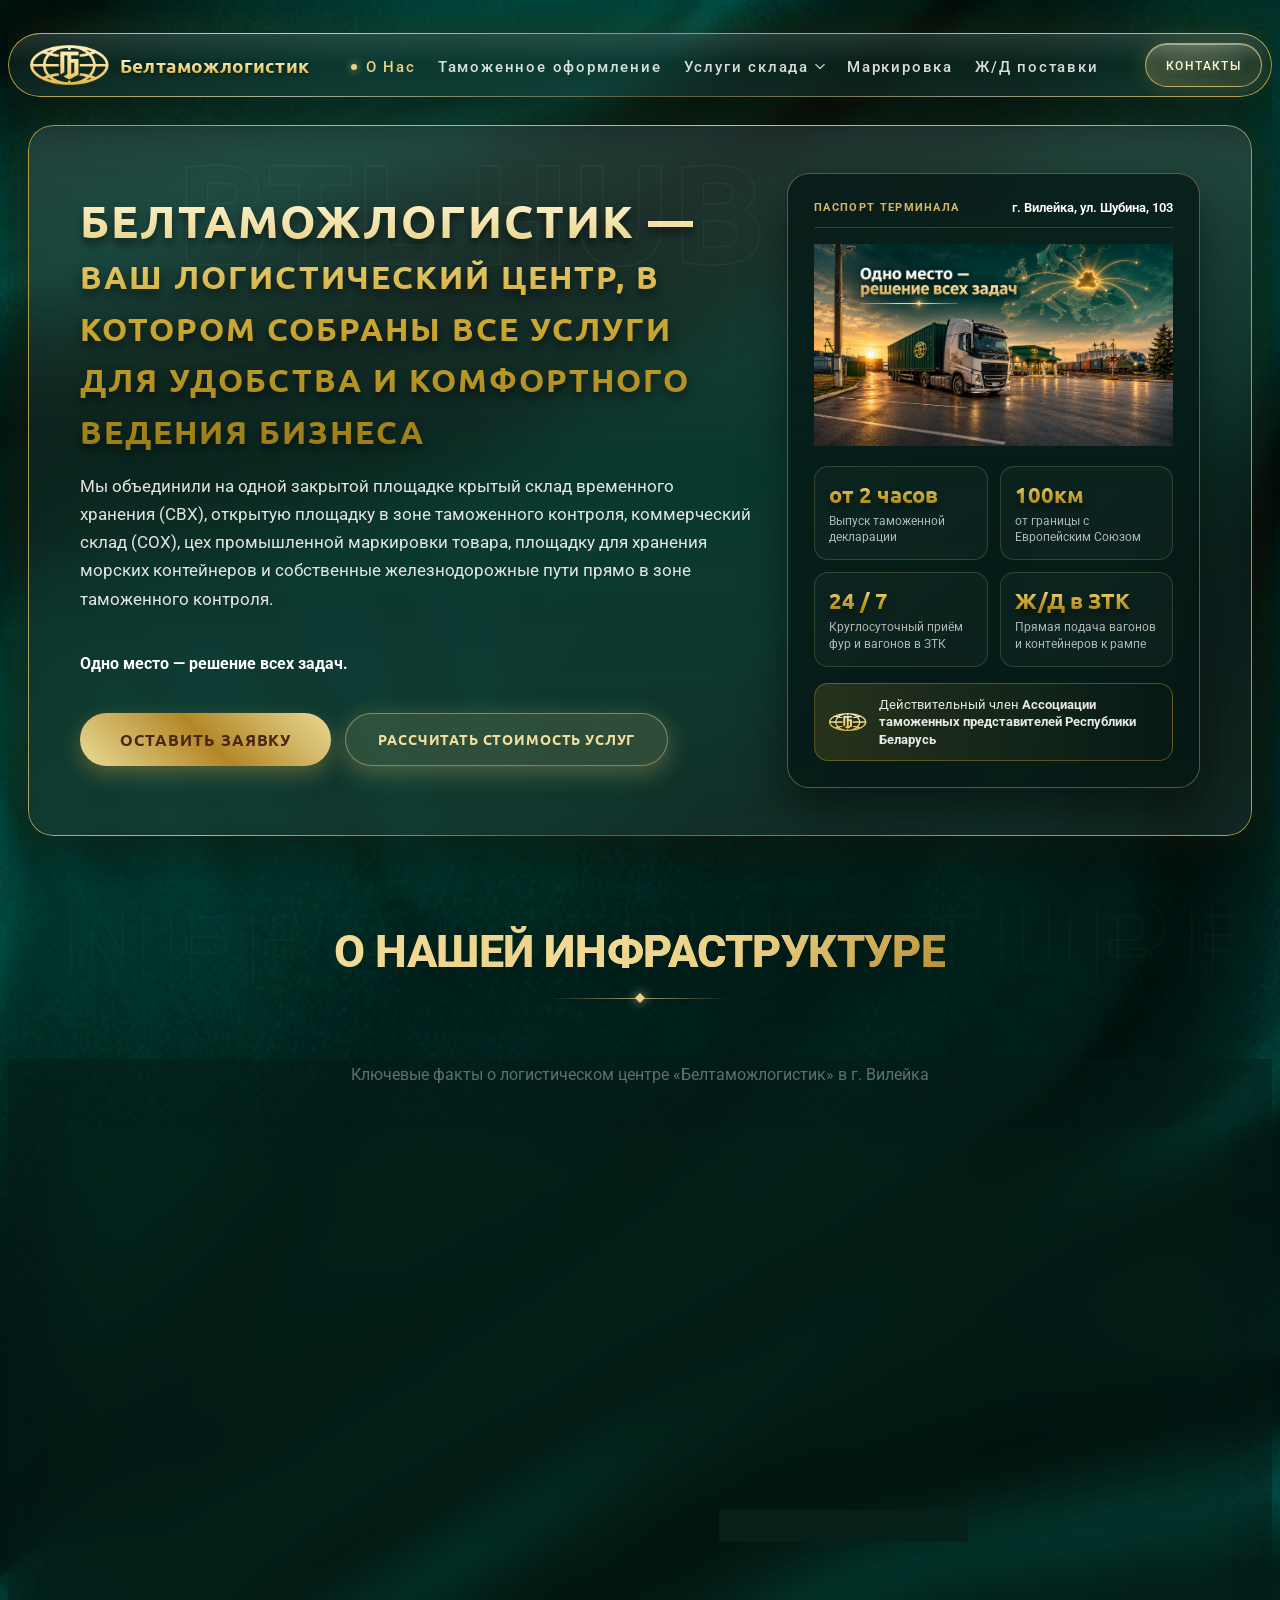
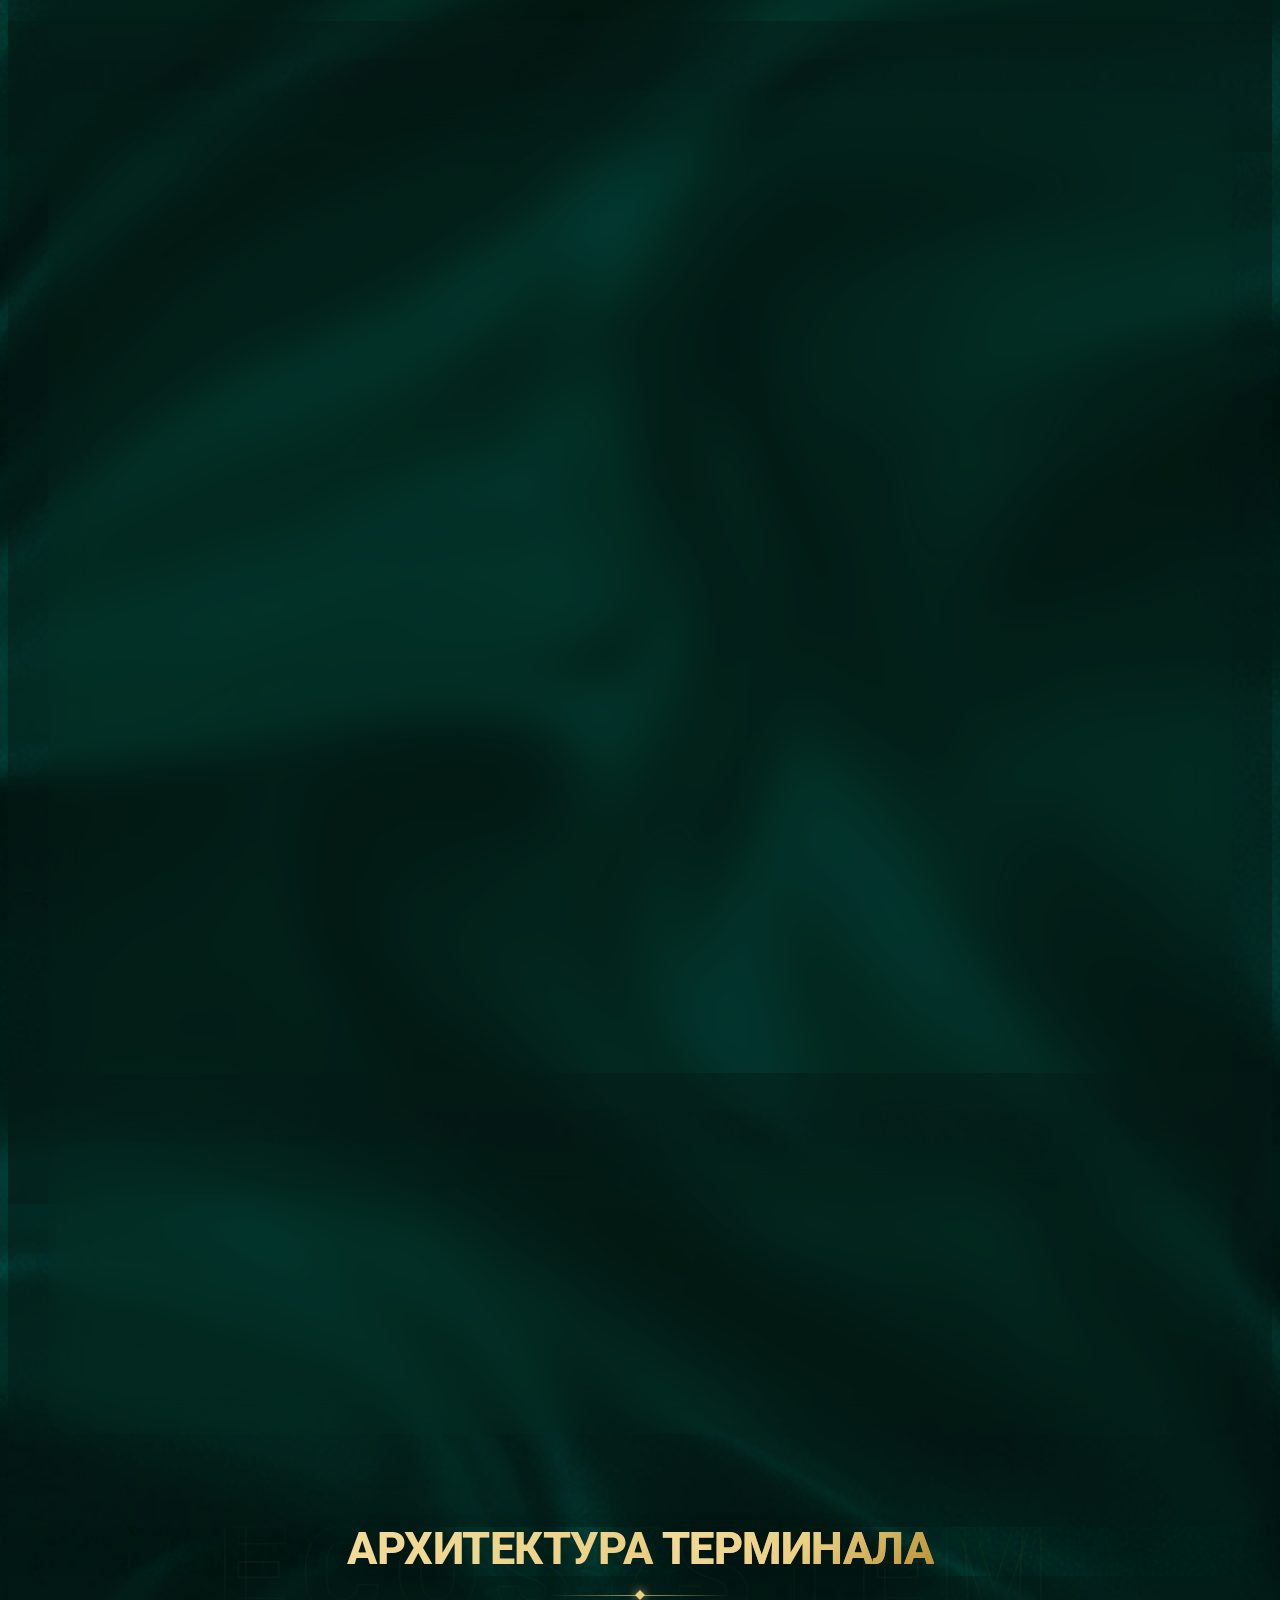
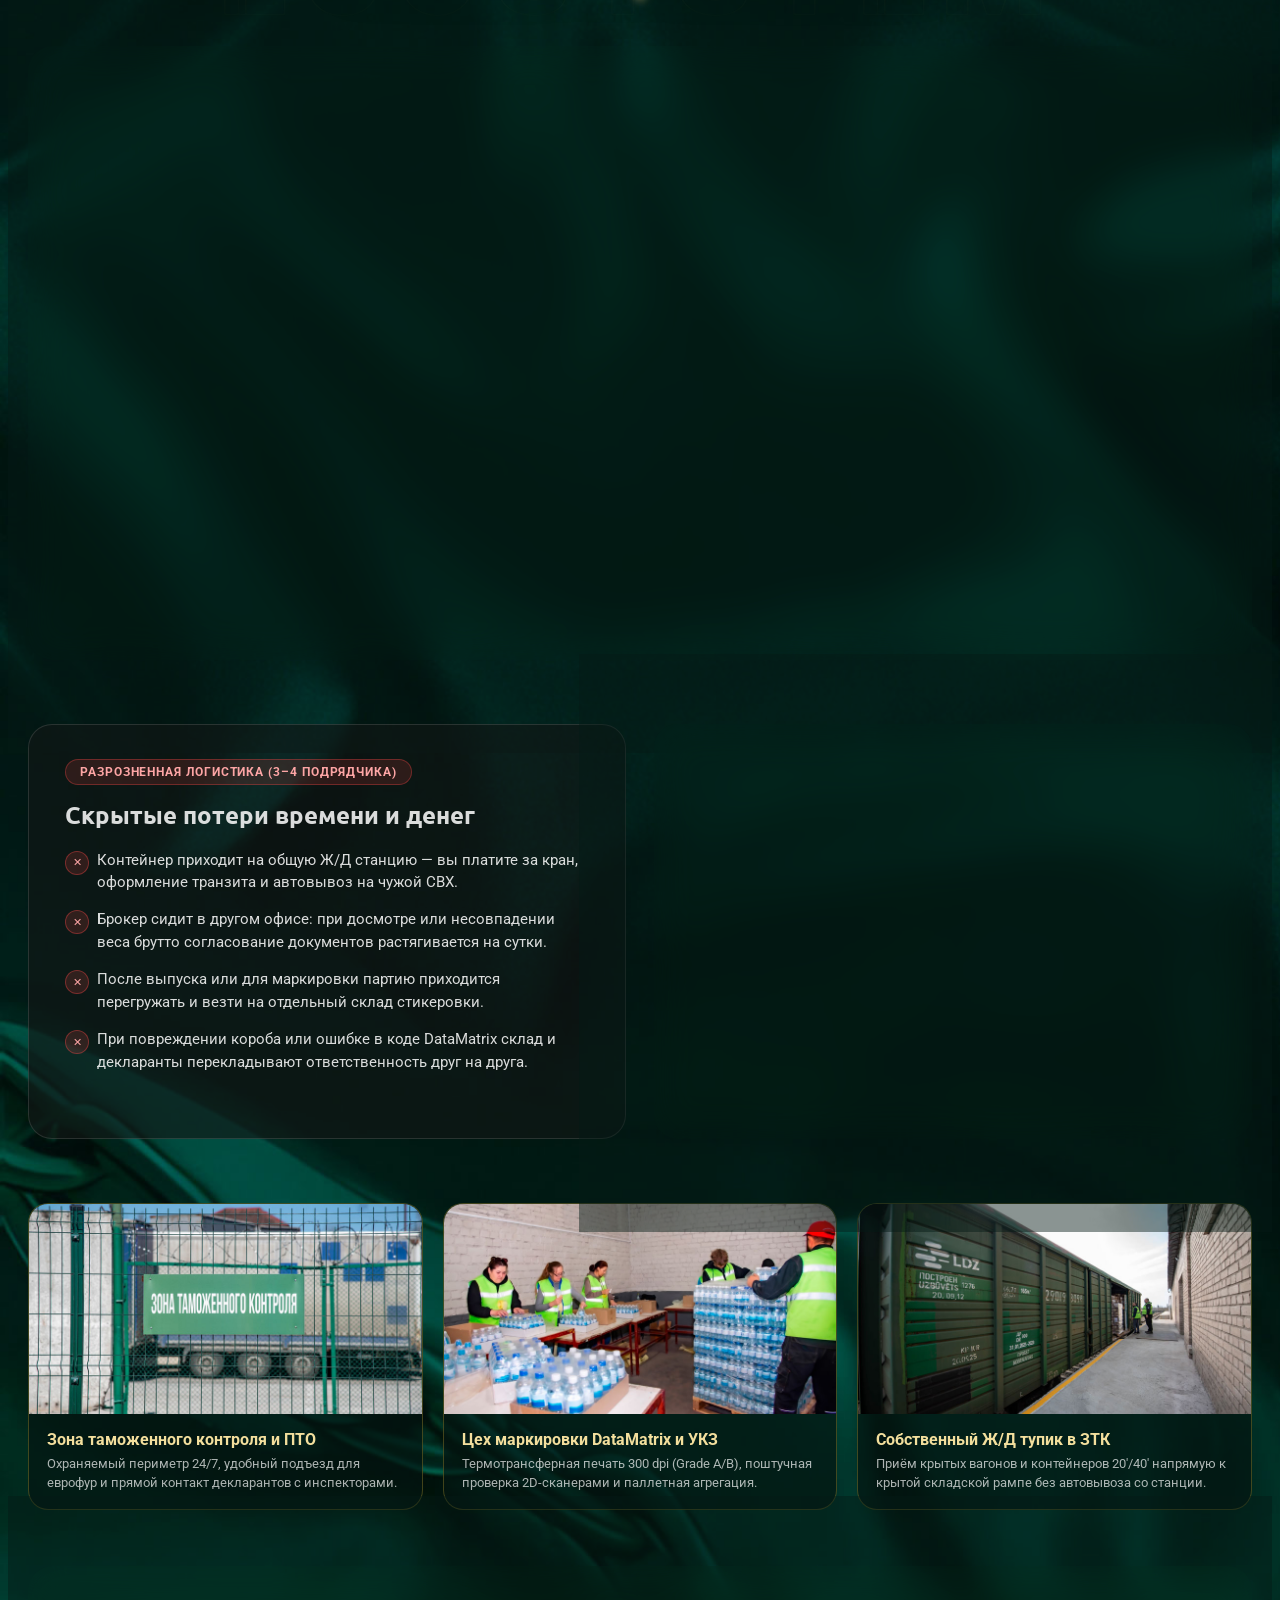
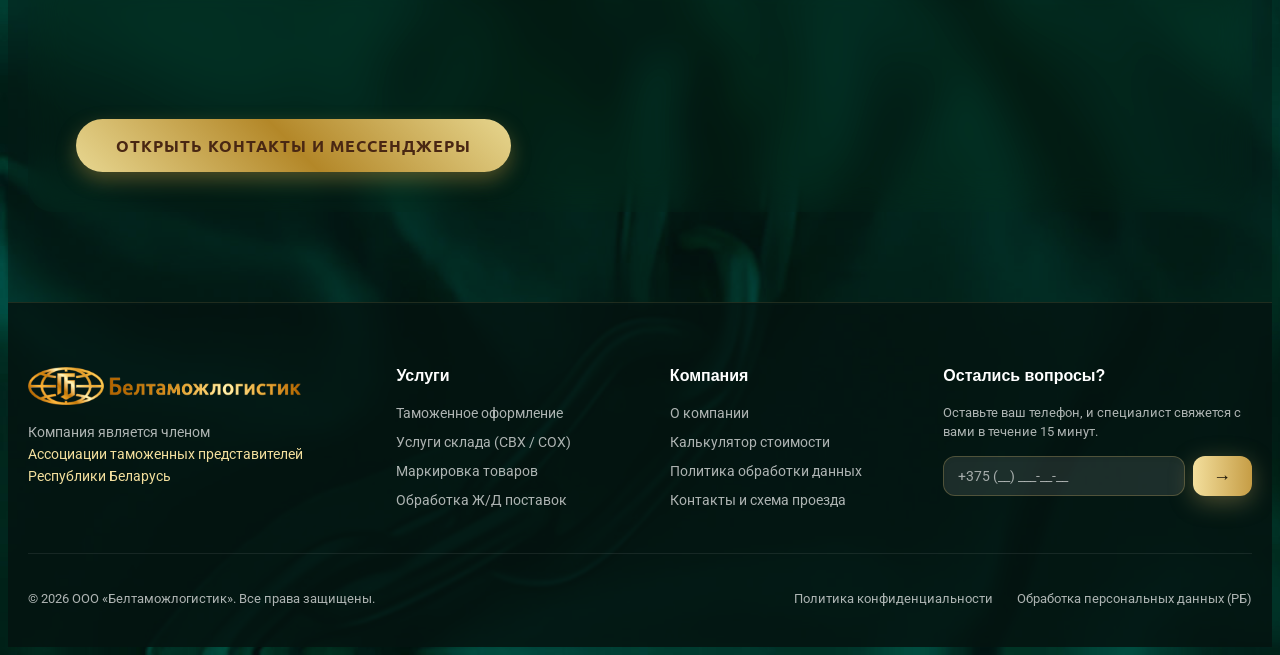
==== commit 28ff6524: "Update" ====
--- a/about/index.html
+++ b/about/index.html
@@ -75,19 +75,16 @@
     <!-- 1. HERO: КТО МЫ И В ЧЁМ НАША СИЛА -->
     <section class="about-hero glass-card">
       <div class="about-hero-left">
-        <div class="about-status-row">
-<!--          <span class="about-pill"><span class="about-pill-dot"></span>Терминал 4-в-1 в г. Вилейка</span>-->
-<!--          <span class="about-pill">Реестр владельцев СВХ ГТК РБ</span>-->
-        </div>
         <h1 class="about-title gold-text-title">
-          Инфраструктурный хаб, где таможня, склад, Ж/Д ветка и маркировка работают в одном периметре
+          Белтаможлогистик — <span>ваш логистический центр, в котором собраны все услуги для удобства и комфортного ведения бизнеса</span>
         </h1>
         <p class="about-lead">
-          <strong>ООО «Белтаможлогистик»</strong> — это современный таможенно-логистический комплекс (г. Вилейка, ул. Шубина, 103). Мы объединили на одной закрытой площадке пункт таможенного оформления (ПТО), крытый склад временного хранения (СВХ), коммерческий склад (СОХ), цех промышленной маркировки DataMatrix/УКЗ и собственные железнодорожные пути прямо в зоне таможенного контроля.
+          Мы объединили на одной закрытой площадке крытый склад временного хранения (СВХ), открытую площадку в зоне таможенного контроля, коммерческий склад (СОХ), цех промышленной маркировки товара, площадку для хранения морских контейнеров и собственные железнодорожные пути прямо в зоне таможенного контроля.
         </p>
+        <p><strong>Одно место — решение всех задач.</strong></p>
         <div class="about-hero-actions">
           <button type="button" class="premium-gold-btn" data-open-contact-modal="form">
-            <span>Связаться с нами</span>
+            <span>Оставить заявку</span>
           </button>
           <a href="../index.html#calculator" class="gold-btn" style="background: rgba(235,208,133,0.14); color: #f3df9d; border: 1px solid rgba(235,208,133,0.45);">
             Рассчитать стоимость услуг
@@ -100,6 +97,9 @@
           <span class="passport-tag">Паспорт терминала</span>
           <span class="passport-loc"> г. Вилейка, ул. Шубина, 103</span>
         </div>
+        <div class="passport-img">
+          <img src="../img/about_1.png" alt="">
+        </div>
         <div class="passport-grid">
           <div class="passport-metric">
             <strong class="gold-text">от 2 часов</strong>
@@ -124,6 +124,194 @@
         </div>
       </div>
     </section>
+
+
+
+
+    <!-- ================= БЛОК "О НАС" / ИНФРАСТРУКТУРА ТЕРМИНАЛА ================= -->
+    <section class="about-info-section">
+      <div class="container">
+
+        <!-- Заголовок секции -->
+        <div class="section-header" data-parallax-header>
+          <div class="header-glow" data-parallax-speed="0.18"></div>
+          <span class="header-watermark" data-parallax-speed="-0.12" aria-hidden="true">INFRASTRUCTURE</span>
+          <div class="header-content" data-parallax-speed="0.04">
+            <h2 class="section-title">
+              О нашей <span class="title-accent">инфраструктуре</span>
+            </h2>
+            <div class="section-divider">
+              <span class="divider-diamond"></span>
+            </div>
+          </div>
+        </div>
+
+        <p class="section-subtitle">Ключевые факты о логистическом центре «Белтаможлогистик» в г. Вилейка</p>
+
+        <!-- КОНТЕЙНЕР ДЛЯ ВСЕХ ПУНКТОВ (ЛЕГКО ДОБАВЛЯТЬ НОВЫЕ) -->
+        <div class="about-points-wrapper">
+
+          <!-- ================= ПУНКТ 1: ГЕОГРАФИЯ ================= -->
+          <article class="glass-card about-point-card reveal-up">
+            <div class="about-point-grid">
+              <div class="about-point-content">
+                <div class="about-point-badge">
+                  <span class="ap-num">1</span>
+                  <span>Географическое положение</span>
+                </div>
+                <h3 class="about-point-title">Удобная логистика в сердце транспортных узлов</h3>
+                <p class="about-point-text">
+                  Логистический центр «Белтаможлогистик» находится в выгодном географическом расположении — в городе Вилейка, что обеспечивает оптимальные маршруты передвижения через Республику Беларусь:
+                </p>
+
+                <!-- Список расстояний -->
+                <ul class="about-geo-list">
+                  <li><strong>100 км</strong> до столицы — г. Минск</li>
+                  <li><strong>130 км</strong> до г. Вильнюс</li>
+                  <li><strong>430 км</strong> до г. Рига</li>
+                  <li><strong>750 км</strong> до г. Москва</li>
+                </ul>
+
+                <p class="about-point-text" style="margin-top: 16px;">
+                  Транзитная железнодорожная станция «Вилейка» позволяет принимать поставки без дополнительных логистических затрат. <br/>Вы можете ознакомиться с подробными реквизитами на официальном сайте БЖД:
+                  <a href="https://minsk.rw.by/cargo_transportation/gruzovie_stancii/vilejka/" target="_blank" rel="noopener" class="about-inline-link">Реквизиты Ж/Д станции «Вилейка» ↗</a>
+                </p>
+              </div>
+
+              <!-- Справа карта с масштабом РБ и отметкой склада -->
+              <div class="about-point-visual about-map-box">
+                <div class="about-map-frame">
+                  <!-- Сюда вставляется iframe Яндекс/Google карты или кастомное изображение карты РБ с точкой -->
+                  <iframe src="https://yandex.ru/map-widget/v1/?um=constructor%3A2363ec0b86cd50469779f0265c2a32d895330c6b9445ae652e07442de05010b0&amp;source=constructor" width="100%" height="100%" frameborder="0" title="Географическое расположение Вилейка"></iframe>
+                  <div class="about-map-badge-overlay">
+                    <span>📍 г. Вилейка | «Белтаможлогистик»</span>
+                  </div>
+                </div>
+              </div>
+            </div>
+          </article>
+
+          <!-- ================= ПУНКТ 2: ТЕРРИТОРИЯ И ТЕХНИКА ================= -->
+          <article class="glass-card about-point-card reveal-up">
+            <div class="about-point-badge">
+              <span class="ap-num">2</span>
+              <span>Территория и оснащение</span>
+            </div>
+            <h3 class="about-point-title">Закрытая инфраструктура 24/7 для любых типов поставок</h3>
+            <p class="about-point-text">
+              На одной закрытой территории логистического центра «Белтаможлогистик» сосредоточены все необходимые мощности для комплексной обработки грузов:
+            </p>
+
+            <!-- Сетка характеристик территории -->
+            <div class="about-specs-grid">
+              <div class="about-spec-item">
+                <strong class="gold-text">4 000 м²</strong>
+                <span>Склад временного хранения (СВХ)</span>
+              </div>
+              <div class="about-spec-item">
+                <strong class="gold-text">3 500 м²</strong>
+                <span>Склад ответственного хранения (СОХ)</span>
+              </div>
+              <div class="about-spec-item">
+                <strong class="gold-text">3 200 м²</strong>
+                <span>Открытая площадка в зоне таможенного контроля (ЗТК)</span>
+              </div>
+            </div>
+
+            <ul class="gold-check-list" style="margin: 20px 0;">
+              <li>Специализированная площадка для снятия и погрузки морских контейнеров;</li>
+              <li>Выделенное помещение для маркировки товаров;</li>
+              <li>Прямые подъездные железнодорожные пути непосредственно на территорию логистического центра.</li>
+            </ul>
+
+            <p class="about-point-text">
+              Автомобильная площадка и собственные ж/д пути в ЗТК позволяют принимать любые типы поставок круглые сутки. Близость со станцией «Вилейка» полностью исключает задержки.
+            </p>
+
+            <!-- Блок с фотографиями (Место для фото 1 и Фото 2) -->
+            <div class="about-photos-grid">
+              <figure class="about-photo-card">
+                <div class="about-photo-wrap">
+                  <img src="../../img/warehouse_1.jpg" alt="Территория и складской комплекс Белтаможлогистик">
+                </div>
+                <figcaption>Терминал и подъездные пути логистического центра</figcaption>
+              </figure>
+
+              <figure class="about-photo-card">
+                <div class="about-photo-wrap">
+                  <img src="../img/warehouse_4.jpg" alt="Автомобильный кран МЗКТ КШТ-50.01">
+                </div>
+                <figcaption>Тяжелая техника: кран МЗКТ КШТ-50.01 (грузоподъёмность 50 т)</figcaption>
+              </figure>
+            </div>
+
+            <div class="about-heavy-machinery-banner">
+              <div class="ahm-icon">🏗️</div>
+              <div>
+                <strong>Работа с большегрузными контейнерами 40ft и 20ft</strong>
+                <p>Терминал оснащён мощной техникой для перестановки контейнеров как с железнодорожных платформ, так и с автотранспорта с использованием собственного автомобильного крана <strong>МЗКТ КШТ-50.01</strong> грузоподъёмностью 50 тонн.</p>
+              </div>
+            </div>
+          </article>
+
+          <!-- ================= ПУНКТ 3: МАРКИРОВКА ТОВАРА ================= -->
+          <article class="glass-card about-point-card reveal-up">
+            <div class="about-point-badge">
+              <span class="ap-num">3</span>
+              <span>Маркировка продукции</span>
+            </div>
+            <h3 class="about-point-title">Цех маркировки унифицированными контрольными знаками</h3>
+            <p class="about-point-text">
+              На территории логистического центра размещён специализированный цех маркировки товара унифицированными контрольными знаками (УКЗ) и кодами DataMatrix.
+            </p>
+            <p class="about-point-text" style="margin-top: 12px;">
+              Благодаря наличию на территории складов различных типов (СВХ и СОХ), мы осуществляем маркировку товара как в режиме таможенного контроля (до выпуска в свободное обращение), так и для продукции, находящейся в свободном пользовании.
+            </p>
+          </article>
+
+          <!-- ================= ШАБЛОН ДЛЯ БУДУЩИХ ПУНКТОВ (ПУНКТ N) ================= -->
+          <!--
+          <article class="glass-card about-point-card reveal-up">
+              <div class="about-point-badge">
+                  <span class="ap-num">04</span>
+                  <span>Название нового пункта</span>
+              </div>
+              <h3 class="about-point-title">Заголовок нового блока</h3>
+              <p class="about-point-text">Описание содержимого...</p>
+          </article>
+          -->
+
+        </div>
+      </div>
+    </section>
+
+
+
+
+
+
+
+
+
+
+
+
+
+
+
+
+
+
+
+
+
+
+
+
+
+
+
+
 
     <!-- 2. ИНТЕРАКТИВНЫЙ ГЕНПЛАН ТЕРМИНАЛА (4 УЗЛА ЭКОСИСТЕМЫ) -->
     <section class="hub-blueprint-section">
@@ -143,7 +331,7 @@
             <span class="bp-node-num">01</span>
             <div>
               <span class="bp-node-title">Таможенный представитель и ПТО</span>
-              <span class="bp-node-sub">Декларанты и инспекторы в одном здании со складом. Оформление грузов РБ и РФ «день в день».</span>
+<!--              <span class="bp-node-sub">Декларанты и инспекторы в одном здании со складом. Оформление грузов РБ и РФ «день в день».</span>-->
             </div>
           </button>
 
@@ -151,7 +339,7 @@
             <span class="bp-node-num">02</span>
             <div>
               <span class="bp-node-title">Складской комплекс: СВХ + СОХ</span>
-              <span class="bp-node-sub">Хранение под таможенным контролем (до 4 мес.), перецепка/перевалка и коммерческий 3PL-склад с WMS.</span>
+<!--              <span class="bp-node-sub">Хранение под таможенным контролем (до 4 мес.), перецепка/перевалка и коммерческий 3PL-склад с WMS.</span>-->
             </div>
           </button>
 
@@ -159,7 +347,7 @@
             <span class="bp-node-num">03</span>
             <div>
               <span class="bp-node-title">Промышленная линия маркировки</span>
-              <span class="bp-node-sub">Оклейка DataMatrix («Электронный знак» РБ / «Честный ЗНАК» РФ), УКЗ и EAC прямо на СВХ до растаможки.</span>
+<!--              <span class="bp-node-sub">Оклейка DataMatrix («Электронный знак» РБ / «Честный ЗНАК» РФ), УКЗ и EAC прямо на СВХ до растаможки.</span>-->
             </div>
           </button>
 
@@ -167,7 +355,7 @@
             <span class="bp-node-num">04</span>
             <div>
               <span class="bp-node-title">Собственный Ж/Д тупик внутри ЗТК</span>
-              <span class="bp-node-sub">Приём поездов из Китая и РФ напрямую к рампе СВХ без затрат на автовывоз со станции.</span>
+<!--              <span class="bp-node-sub">Приём поездов из Китая и РФ напрямую к рампе СВХ без затрат на автовывоз со станции.</span>-->
             </div>
           </button>
         </div>
--- a/styles/style.css
+++ b/styles/style.css
@@ -55,6 +55,9 @@
 }
 h2{
     margin: 0;
+}
+.bold{
+    font-weight: bold;
 }
 .container {
     max-width: 1280px;
@@ -605,7 +608,189 @@
 
 /*endregion*/
 
-
+/*region SPOILER*/
+/*SLIDERSLIDERSLIDERSLIDERSLIDERSLIDERSLIDERSLIDERSLIDERSLIDERSLIDERSLIDERSLIDERSLIDER*/
+/* ==========================================================================
+   КОМПАКТНЫЙ СПОЙЛЕР / АККОРДЕОН (BTL SPOILER)
+   ========================================================================== */
+.btl-spoiler {
+    width: 100%;
+    margin: 18px 0;
+    border-radius: 16px;
+    background: linear-gradient(145deg, rgba(6, 30, 24, 0.72) 0%, rgba(4, 20, 16, 0.88) 100%);
+    border: 1px solid rgba(212, 175, 55, 0.28);
+    box-shadow: 0 10px 26px rgba(0, 0, 0, 0.28), inset 0 1px 0 rgba(255, 255, 255, 0.1);
+    box-sizing: border-box;
+    overflow: hidden;
+    transition: border-color 0.3s ease, box-shadow 0.3s ease, background 0.3s ease;
+}
+
+.btl-spoiler:hover {
+    border-color: rgba(243, 223, 157, 0.55);
+}
+
+.btl-spoiler.is-open {
+    border-color: rgba(243, 223, 157, 0.75);
+    box-shadow: 0 14px 34px rgba(0, 0, 0, 0.42), 0 0 22px rgba(212, 175, 55, 0.14);
+}
+
+/* Кнопка-плашка (в сложенном виде) */
+.btl-spoiler-trigger {
+    width: 100%;
+    min-height: 54px;
+    padding: 13px 20px;
+    background: transparent;
+    border: none;
+    color: #ffffff;
+    font-family: inherit;
+    display: flex;
+    align-items: center;
+    justify-content: space-between;
+    gap: 16px;
+    cursor: pointer;
+    text-align: left;
+    box-sizing: border-box;
+    -webkit-tap-highlight-color: transparent;
+    transition: background 0.25s ease;
+}
+
+.btl-spoiler-trigger:hover {
+    background: rgba(212, 175, 55, 0.06);
+}
+
+.btl-spoiler-left {
+    display: flex;
+    align-items: center;
+    gap: 12px;
+    min-width: 0;
+}
+
+/* Золотая точка-индикатор слева */
+.btl-spoiler-dot {
+    width: 7px;
+    height: 7px;
+    border-radius: 50%;
+    background: var(--gold-primary, #d8b467);
+    box-shadow: 0 0 8px rgba(212, 175, 55, 0.7);
+    flex-shrink: 0;
+    transition: transform 0.3s ease, background-color 0.3s ease;
+}
+
+.btl-spoiler.is-open .btl-spoiler-dot {
+    background: var(--gold-light, #f3df9d);
+    transform: scale(1.25);
+}
+
+.btl-spoiler-title {
+    font-family: 'Ubuntu-bold', sans-serif;
+    font-size: 16px;
+    line-height: 1.35;
+    color: var(--gold-light, #f3df9d);
+    transition: color 0.25s ease;
+}
+
+/* Круглая капсула со стрелочкой справа */
+.btl-spoiler-icon {
+    width: 32px;
+    height: 32px;
+    border-radius: 10px;
+    background: rgba(212, 175, 55, 0.12);
+    border: 1px solid rgba(212, 175, 55, 0.32);
+    color: var(--gold-light, #f3df9d);
+    display: inline-flex;
+    align-items: center;
+    justify-content: center;
+    flex-shrink: 0;
+    transition: transform 0.35s cubic-bezier(0.22, 1, 0.36, 1), background 0.25s ease, border-color 0.25s ease;
+}
+
+.btl-spoiler-icon svg {
+    width: 12px;
+    height: 8px;
+}
+
+.btl-spoiler-trigger:hover .btl-spoiler-icon {
+    background: rgba(212, 175, 55, 0.22);
+    border-color: var(--gold-light, #f3df9d);
+}
+
+.btl-spoiler.is-open .btl-spoiler-icon {
+    transform: rotate(180deg);
+    background: var(--gold-gradient, linear-gradient(90deg, #f3df9d 0%, #c69d45 100%));
+    color: #07221b;
+    border-color: transparent;
+}
+
+/* Плавное вертикальное раскрытие через CSS Grid 0fr -> 1fr */
+.btl-spoiler-body {
+    display: grid;
+    grid-template-rows: 0fr;
+    opacity: 0;
+    transition:
+            grid-template-rows 0.38s cubic-bezier(0.22, 1, 0.36, 1),
+            opacity 0.28s ease;
+}
+
+.btl-spoiler.is-open .btl-spoiler-body {
+    grid-template-rows: 1fr;
+    opacity: 1;
+}
+
+.btl-spoiler-inner {
+    overflow: hidden;
+    min-height: 0;
+}
+
+.btl-spoiler-content {
+    padding: 4px 20px 20px;
+    border-top: 1px solid rgba(212, 175, 55, 0.14);
+    margin-top: 2px;
+    padding-top: 16px;
+    font-size: 15px;
+    line-height: 1.65;
+    color: rgba(255, 255, 255, 0.86);
+}
+
+.btl-spoiler-content > *:last-child {
+    margin-bottom: 0 !important;
+}
+
+/* Адаптив под мобильные экраны */
+@media (max-width: 600px) {
+    .btl-spoiler {
+        border-radius: 14px;
+        margin: 14px 0;
+    }
+
+    .btl-spoiler-trigger {
+        min-height: 48px;
+        padding: 12px 14px;
+        gap: 10px;
+    }
+
+    .btl-spoiler-left {
+        gap: 10px;
+    }
+
+    .btl-spoiler-title {
+        font-size: 14.5px;
+    }
+
+    .btl-spoiler-icon {
+        width: 28px;
+        height: 28px;
+        border-radius: 8px;
+    }
+
+    .btl-spoiler-content {
+        padding: 14px 14px 16px;
+        font-size: 14px;
+    }
+}
+
+
+
+/*endregion*/
 
 
 /* region NAVIGATION*/
@@ -1358,6 +1543,16 @@
     grid-template-columns: 1fr 1fr;
     gap: 20px;
 }
+@media (max-width: 600px) {
+    .form-row-2col {
+
+        gap: 0;
+    }
+    .calc-inputs .form-row-2col .form-group{
+        margin-bottom: 0;
+    }
+
+}
 
 .glass-input {
     width: 100%;
@@ -1385,7 +1580,6 @@
 /* Кастомные тумблеры */
 .toggles-row {
     display: flex;
-    flex-direction: column;
     gap: 12px;
 }
 
@@ -1474,6 +1668,11 @@
     font-weight: 500;
     color: var(--gold-primary);
 }
+.summary-price .currency svg {
+    font-size: 22px;
+    font-weight: 500;
+    fill: var(--gold-primary);
+}
 
 .summary-note {
     font-size: 12px;
@@ -1505,9 +1704,27 @@
 .contacts-grid {
     display: grid;
     grid-template-columns: 1fr 1.15fr;
-    gap: 32px;
+    gap: 22px;
     margin-top: 40px;
 }
+
+@media (min-width: 1335px) {
+    .contacts-grid{
+        background: url("../img/contacts_1.png") no-repeat;
+        padding: 28px 44px 45px 45px;
+        /*background: no-repeat;*/
+    }
+    .contacts-grid .glass-card:nth-child(1){
+        border-radius: 51px 0 0 51px;
+    }
+    .contacts-grid .glass-card:nth-child(2){
+        border-radius: 0 51px 51px 0;
+    }
+    .contacts-grid .contacts-map-wrapper{
+        margin-left: 19px;
+    }
+}
+
 
 .contacts-info {
     padding: 36px;
@@ -1517,7 +1734,7 @@
     font-family: 'Ubuntu', sans-serif;
     font-size: 22px;
     color: var(--gold-light);
-    margin: 0 0 8px;
+    margin: 0 0 25px;
 }
 
 .contacts-desc {
@@ -1557,7 +1774,7 @@
 
 .contact-label {
     display: block;
-    font-size: 12px;
+    font-size: 13px;
     color: var(--text-muted);
     margin-bottom: 4px;
 }
@@ -1649,7 +1866,7 @@
 }
 
 .form-group label {
-    margin-bottom: 8px;
+    /*margin-bottom: 8px;*/
     font-size: 14px;
     font-weight: 500;
     text-shadow: 0 1px 2px rgba(0,0,0,0.2);
@@ -1859,9 +2076,9 @@
 
     .dropdown-menu {
         position: absolute;
-        top: calc(100% + 16px);
+        top: calc(100% + 19px);
         left: 50%;
-        width: 310px;
+        width: 241px;
         padding: 10px;
         border-radius: 20px;
         background:
@@ -1927,6 +2144,7 @@
 .dropdown-link {
     display: flex;
     align-items: center;
+    justify-content: center;
     gap: 12px;
     padding: 10px 12px;
     border-radius: 14px;
@@ -2576,3 +2794,366 @@
         order: 6;
     }
 }
+/* ==========================================================================
+   КАЛЬКУЛЯТОР СТОИМОСТИ С КНОПКАМИ "−" И "+"
+   ========================================================================== */
+.calc-step-badge {
+    display: inline-flex;
+    align-items: center;
+    justify-content: center;
+    width: 24px;
+    height: 24px;
+    margin-right: 8px;
+    border-radius: 18px;
+    background: rgba(235, 208, 133, 0.16);
+    border: 1px solid rgba(235, 208, 133, 0.45);
+    color: var(--gold-light);
+    font-family: 'Ubuntu-bold', sans-serif;
+    font-size: 11.5px;
+}
+
+.service-pills .pill-btn {
+    display: inline-flex;
+    align-items: center;
+    gap: 9px;
+    padding: 12px 18px;
+    border-radius: 14px;
+    font-weight: 500;
+}
+
+.service-pills .pill-btn svg {
+    color: var(--gold-primary);
+    flex-shrink: 0;
+    transition: transform 0.25s ease, color 0.25s ease;
+}
+
+.service-pills .pill-btn.active svg {
+    color: var(--gold-light);
+    transform: scale(1.08);
+}
+
+.calc-mode-panel {
+    margin-bottom: 14px;
+    animation: calcPanelFade 0.28s cubic-bezier(0.16, 1, 0.3, 1);
+}
+
+@keyframes calcPanelFade {
+    from { opacity: 0; transform: translateY(6px); }
+    to   { opacity: 1; transform: translateY(0); }
+}
+
+.calc-label-row {
+    display: flex;
+    align-items: baseline;
+    justify-content: center;
+    gap: 8px;
+    margin-bottom: 8px;
+}
+
+.calc-sublabel {
+    font-size: 13.5px;
+    color: #e1e1e1e8;
+    font-weight: 500;
+    margin: 0 !important;
+}
+
+.calc-limit-hint {
+    font-size: 11.5px;
+    color: var(--gold-primary);
+    opacity: 0.85;
+}
+
+/* Поле ввода с кнопками "−" и "+" по бокам */
+.calc-stepper-box {
+    display: flex;
+    align-items: stretch;
+    gap: 6px;
+}
+
+.calc-step-btn {
+    width: 44px;
+    min-height: 46px;
+    flex-shrink: 0;
+    border-radius: 12px;
+    border: 1px solid rgba(235, 208, 133, 0.28);
+    background: rgba(255, 255, 255, 0.05);
+    color: var(--gold-light);
+    font-size: 20px;
+    font-weight: 600;
+    line-height: 1;
+    display: inline-flex;
+    align-items: center;
+    justify-content: center;
+    cursor: pointer;
+    user-select: none;
+    -webkit-tap-highlight-color: transparent;
+    transition: all 0.2s ease;
+}
+
+.calc-step-btn:hover {
+    background: rgba(235, 208, 133, 0.18);
+    border-color: var(--gold-light);
+}
+
+.calc-step-btn:active {
+    transform: scale(0.93);
+}
+
+.calc-input-wrap {
+    position: relative;
+    flex: 1;
+    display: flex;
+    align-items: center;
+    min-width: 0;
+}
+
+.calc-stepper-input {
+    text-align: center;
+    font-family: 'Ubuntu-bold', sans-serif !important;
+    font-size: 17px !important;
+    padding: 11px 42px 11px 14px !important;
+    height: 46px;
+    -moz-appearance: textfield;
+}
+
+.calc-stepper-input::-webkit-outer-spin-button,
+.calc-stepper-input::-webkit-inner-spin-button {
+    -webkit-appearance: none;
+    margin: 0;
+}
+
+.calc-input-icon {
+    position: absolute;
+    left: 14px;
+    color: var(--gold-primary);
+    display: flex;
+    pointer-events: none;
+}
+
+.calc-icon-select {
+    padding-left: 40px !important;
+    padding-right: 30px !important;
+    height: 46px;
+    cursor: pointer;
+}
+
+.calc-input-unit {
+    position: absolute;
+    right: 12px;
+    font-size: 12px;
+    font-weight: 600;
+    color: var(--gold-light);
+    opacity: 0.75;
+    pointer-events: none;
+}
+
+.calc-marking-tariff-badge {
+    display: inline-flex;
+    align-items: center;
+    gap: 7px;
+    margin-top: -4px;
+    padding: 8px 14px;
+    border-radius: 10px;
+    background: rgba(235, 208, 133, 0.09);
+    border: 1px dashed rgba(235, 208, 133, 0.35);
+    font-size: 12.5px;
+    color: var(--gold-light);
+}
+
+.calc-marking-tariff-badge .tariff-star {
+    font-family: 'Ubuntu-bold', sans-serif;
+    font-size: 15px;
+    color: #ebd085;
+}
+
+/* Правая карточка итога */
+.summary-top-meta {
+    display: flex;
+    flex-direction: column;
+    gap: 6px;
+    margin-bottom: 6px;
+}
+
+.summary-service-tag {
+    align-self: flex-start;
+    padding: 4px 12px;
+    border-radius: 6px;
+    background: rgba(235, 208, 133, 0.15);
+    border: 1px solid rgba(235, 208, 133, 0.38);
+    color: var(--gold-light);
+    font-size: 11.5px;
+    font-weight: 600;
+}
+
+.summary-formula {
+    font-size: 13px;
+    color: rgba(255, 255, 255, 0.84);
+    background: rgba(255, 255, 255, 0.04);
+    border-left: 3px solid var(--gold-primary);
+    padding: 8px 12px;
+    border-radius: 0 8px 8px 0;
+    margin-bottom: 14px;
+}
+
+.summary-price {
+    display: flex;
+    align-items: baseline;
+    gap: 6px;
+    font-family: 'Ubuntu-bold', sans-serif;
+    font-size: clamp(2.2rem, 3.4vw, 2.85rem);
+    color: var(--gold-light);
+    margin-bottom: 12px;
+    transition: transform 0.2s ease;
+}
+
+.summary-price.is-pop {
+    transform: scale(1.04);
+}
+
+.summary-tilde {
+    color: var(--gold-primary);
+    font-weight: 400;
+}
+
+#startWorkBtn {
+    display: inline-flex;
+    align-items: center;
+    justify-content: center;
+    gap: 10px;
+    width: 100%;
+}
+
+@media (max-width: 640px) {
+    .service-pills {
+        flex-direction: column;
+    }
+    .service-pills .pill-btn {
+        width: 100%;
+        justify-content: flex-start;
+    }
+}
+/* ==========================================================================
+   ЭФФЕКТ ВДАВЛЕННОГО СТЕКЛА (RECESSED GLASS) ДЛЯ .form-group В КАЛЬКУЛЯТОРЕ
+   ========================================================================== */
+.calc-inputs .service-pills , .calc-inputs .form-row-2col .form-group, .calc-inputs .toggles-row {
+    position: relative;
+    padding: 10px 14px;
+    margin-bottom: 18px;
+    border-radius: 18px;
+
+    /* Фон темнее и глубже, чем основная стеклянная карточка */
+    background: linear-gradient(180deg, rgb(18 50 43) 0%, rgba(5, 24, 19, 0.45) 100%);
+
+    /* Рамка: сверху темная (в тени), снизу и по бокам — легкий отблеск грани */
+    border-top: 1px solid rgba(0, 0, 0, 0.65);
+    border-left: 1px solid rgba(212, 175, 55, 0.08);
+    border-right: 1px solid rgba(212, 175, 55, 0.08);
+    border-bottom: 1px solid rgba(243, 223, 157, 0.25);
+
+    /* Многослойная внутренняя тень (inset) создаёт физическую глубину ниши */
+    box-shadow:
+            inset 0 6px 14px rgb(0 0 0 / 23%), inset 0 2px 4px rgba(0, 0, 0, 0.5), inset 0 -1px 0 rgba(255, 247, 214, 0.14), 0 1px 0 rgba(255, 255, 255, 0.06);
+
+    box-sizing: border-box;
+    transition: border-color 0.25s ease, box-shadow 0.25s ease, background 0.25s ease;
+}
+@media (max-width: 600px) {
+
+    .calc-inputs .form-row-2col .form-group{
+        margin-bottom: 10px;
+    }
+    .calc-grid{
+        gap: 0;
+    }
+
+}
+
+/* Когда пользователь кликает внутрь поля — ниша мягко подсвечивается изнутри */
+/*.calc-inputs .service-pills:focus-within {*/
+/*    background: linear-gradient(*/
+/*            180deg,*/
+/*            rgba(3, 16, 13, 0.8) 0%,*/
+/*            rgba(8, 34, 27, 0.55) 100%*/
+/*    );*/
+/*    border-bottom-color: rgba(243, 223, 157, 0.5);*/
+/*    box-shadow:*/
+/*            inset 0 6px 16px rgba(0, 0, 0, 0.75),*/
+/*            inset 0 0 18px rgba(212, 175, 55, 0.08),*/
+/*            0 1px 0 rgba(243, 223, 157, 0.15);*/
+/*}*/
+
+/* Убираем лишний нижний отступ у последнего блока */
+.calc-inputs .service-pills:last-child {
+    margin-bottom: 0;
+}
+
+/* Адаптив отступов на мобилках */
+@media (max-width: 600px) {
+    .calc-inputs .service-pills {
+        padding: 14px 14px;
+        border-radius: 15px;
+        margin-bottom: 14px;
+    }
+}
+/* ==========================================================================
+   МОБИЛЬНАЯ ПОШАГОВАЯ ЛОГИКА КАЛЬКУЛЯТОРА (ДО ВЫБОРА УСЛУГИ В БЛОКЕ 01)
+   ========================================================================== */
+@media (max-width: 768px) {
+    /* Пока услуга не выбрана — шаги 02 и 03 выглядят как компактные приглушённые плашки */
+    #costCalcForm:not(.is-step1-done) #calcWarehousePanel,
+    #costCalcForm:not(.is-step1-done) #calcMarkingPanel,
+    #costCalcForm:not(.is-step1-done) .calc-inputs > .form-group:last-child {
+        opacity: 0.45;
+        filter: grayscale(0.35);
+        pointer-events: none;
+        user-select: none;
+        padding-left: 10px;
+        padding-top: 14px;
+        padding-bottom: 14px;
+        margin-bottom: 12px;
+        border-radius: 15px;
+        background: rgba(3, 16, 13, 0.55);
+        border: 1px solid rgba(212, 175, 55, 0.14);
+        transition: opacity 0.35s ease, filter 0.35s ease, padding 0.35s ease;
+    }
+
+    /* Убираем нижний отступ у самих заголовков 02 и 03 в свёрнутом состоянии */
+    #costCalcForm:not(.is-step1-done) #calcWarehousePanel > .form-label,
+    #costCalcForm:not(.is-step1-done) #calcMarkingPanel > .form-label,
+    #costCalcForm:not(.is-step1-done) .calc-inputs > .form-group:last-child > .form-label {
+        margin-bottom: 0 !important;
+    }
+
+    /* Скрываем всё содержимое внутри блоков 02 и 03, КРОМЕ самого заголовка .form-label */
+    #costCalcForm:not(.is-step1-done) #calcWarehousePanel > :not(.form-label),
+    #costCalcForm:not(.is-step1-done) #calcMarkingPanel > :not(.form-label),
+    #costCalcForm:not(.is-step1-done) .calc-inputs > .form-group:last-child > :not(.form-label) {
+        display: none !important;
+    }
+
+    /* Также приглушаем или компактно сворачиваем правый блок с итоговой суммой до выбора */
+    #costCalcForm:not(.is-step1-done) .calc-summary {
+        opacity: 0.4;
+        pointer-events: none;
+        filter: grayscale(0.4);
+        transition: opacity 0.35s ease, filter 0.35s ease;
+    }
+
+    /* Плавное появление внутрянки, когда юзер кликнул на услугу */
+    #costCalcForm.is-step1-done #calcWarehousePanel > :not(.form-label),
+    #costCalcForm.is-step1-done #calcMarkingPanel > :not(.form-label),
+    #costCalcForm.is-step1-done .calc-inputs > .form-group:last-child > :not(.form-label) {
+        animation: calcStepReveal 0.38s cubic-bezier(0.16, 1, 0.3, 1);
+    }
+
+    @keyframes calcStepReveal {
+        from {
+            opacity: 0;
+            transform: translateY(-8px);
+        }
+        to {
+            opacity: 1;
+            transform: translateY(0);
+        }
+    }
+}
--- a/styles/media.css
+++ b/styles/media.css
@@ -486,6 +486,9 @@
     }
     .site-footer{
         width: 103%;
+    }
+    .calc-section .section-header{
+        padding: 0 20px 6px;
     }
 }
 
--- a/styles/contacts-modal.css
+++ b/styles/contacts-modal.css
@@ -494,7 +494,7 @@
 }
 
 .btl-info-heading {
-    margin: 0 0 8px;
+    margin: 0 0 25px;
     font-size: 1.25rem;
     color: var(--btl-gold);
 }
--- a/styles/about.css
+++ b/styles/about.css
@@ -20,7 +20,6 @@
 .about-hero {
     position: relative;
     padding: 48px 52px;
-    margin-bottom: 56px;
     overflow: hidden;
     display: grid;
     grid-template-columns: 1.25fr 0.75fr;
@@ -73,9 +72,12 @@
 
 .about-title {
     font-family: 'Ubuntu-bold', sans-serif;
-    font-size: clamp(2rem, 3.6vw, 3rem);
+    font-size: clamp(2rem, 3.6vw, 2.8rem);
     line-height: 1.15;
     margin: 0 0 20px;
+}
+.about-title span{
+    font-size: clamp(1.5rem,3.6vw,2rem);
 }
 
 .about-lead {
@@ -89,6 +91,9 @@
     display: flex;
     flex-wrap: wrap;
     gap: 14px;
+}
+.about-hero-left p{
+    margin-bottom: 40px;
 }
 
 /* Правая панель Hero: паспорт терминала */
@@ -111,6 +116,9 @@
     justify-content: space-between;
     padding-bottom: 12px;
     border-bottom: 1px solid rgba(235, 208, 133, 0.18);
+}
+.passport-img img{
+    width: 359px;
 }
 
 .passport-tag {
@@ -549,4 +557,266 @@
     .vs-card {
         padding: 24px 20px;
     }
+}
+
+
+/* ==========================================================================
+   СТИЛИ ДЛЯ БЛОКА "О НАС" (INFRASTRUCTURE SECTION)
+   ========================================================================== */
+.about-info-section {
+    width: 100%;
+    padding: 20px 0 80px;
+    box-sizing: border-box;
+}
+
+.about-points-wrapper {
+    display: flex;
+    flex-direction: column;
+    gap: 32px;
+    margin-top: 30px;
+}
+
+/* Карточка отдельного пункта */
+.about-point-card {
+    padding: 38px 42px;
+    box-sizing: border-box;
+    position: relative;
+    overflow: hidden;
+}
+
+.about-point-grid {
+    display: grid;
+    grid-template-columns: 1.2fr 1fr;
+    gap: 36px;
+    align-items: center;
+}
+
+/* Бейдж пункта */
+.about-point-badge {
+    display: inline-flex;
+    align-items: center;
+    gap: 10px;
+    padding: 6px 14px;
+    border-radius: 999px;
+    background: rgba(235, 208, 133, 0.12);
+    border: 1px solid rgba(235, 208, 133, 0.35);
+    color: var(--gold-light, #f3df9d);
+    font-size: 12px;
+    font-weight: 600;
+    letter-spacing: 0.08em;
+    text-transform: uppercase;
+    margin-bottom: 16px;
+}
+
+.ap-num {
+    font-family: 'Ubuntu-bold', sans-serif;
+    color: var(--gold-primary, #d8b467);
+}
+
+.about-point-title {
+    font-family: 'Ubuntu-bold', sans-serif;
+    font-size: clamp(1.4rem, 2.2vw, 1.85rem);
+    color: var(--gold-light, #f3df9d);
+    margin: 0 0 16px;
+    line-height: 1.25;
+}
+
+.about-point-text {
+    font-size: 15.5px;
+    line-height: 1.7;
+    color: rgba(255, 255, 255, 0.88);
+    margin: 0;
+}
+
+/* Списки расстояний (Пункт 1) */
+.about-geo-list {
+    list-style: none;
+    padding: 0;
+    margin: 18px 0 0;
+    display: grid;
+    grid-template-columns: repeat(2, minmax(0, 1fr));
+    gap: 12px;
+}
+
+.about-geo-list li {
+    background: rgba(255, 255, 255, 0.03);
+    border: 1px solid rgba(212, 175, 55, 0.18);
+    border-radius: 12px;
+    padding: 12px 16px;
+    font-size: 14.5px;
+    color: rgba(255, 255, 255, 0.85);
+}
+
+.about-geo-list strong {
+    color: var(--gold-light, #f3df9d);
+    font-family: 'Ubuntu-bold', sans-serif;
+}
+
+.about-inline-link {
+    color: var(--gold-light, #f3df9d);
+    text-decoration: underline;
+    text-underline-offset: 3px;
+    font-weight: 500;
+    transition: color 0.2s;
+}
+
+.about-inline-link:hover {
+    color: #ffffff;
+}
+
+/* Визуал карты (Пункт 1 справа) */
+.about-map-frame {
+    position: relative;
+    width: 100%;
+    height: 320px;
+    border-radius: 16px;
+    overflow: hidden;
+    border: 1px solid rgba(212, 175, 55, 0.3);
+    background: #09261f;
+}
+
+.about-map-badge-overlay {
+    position: absolute;
+    bottom: 12px;
+    left: 12px;
+    background: rgba(7, 34, 27, 0.9);
+    backdrop-filter: blur(6px);
+    border: 1px solid var(--gold-primary, #d8b467);
+    color: var(--gold-light, #f3df9d);
+    padding: 7px 14px;
+    border-radius: 50px;
+    font-size: 12.5px;
+    font-weight: 500;
+    pointer-events: none;
+}
+
+/* Сетка характеристик территории (Пункт 2) */
+.about-specs-grid {
+    display: grid;
+    grid-template-columns: repeat(3, minmax(0, 1fr));
+    gap: 14px;
+    margin: 20px 0;
+}
+
+.about-spec-item {
+    background: rgba(4, 22, 18, 0.6);
+    border: 1px solid rgba(212, 175, 55, 0.22);
+    border-radius: 14px;
+    padding: 16px;
+    display: flex;
+    flex-direction: column;
+    gap: 4px;
+}
+
+.about-spec-item strong {
+    font-family: 'Ubuntu-bold', sans-serif;
+    font-size: 20px;
+}
+
+.about-spec-item span {
+    font-size: 12.5px;
+    color: var(--text-muted, rgba(255, 255, 255, 0.68));
+    line-height: 1.35;
+}
+
+/* Фотогалерея внутри Пункта 2 */
+.about-photos-grid {
+    display: grid;
+    grid-template-columns: repeat(2, minmax(0, 1fr));
+    gap: 18px;
+    margin: 24px 0 18px;
+}
+
+.about-photo-card {
+    margin: 0;
+    border-radius: 14px;
+    overflow: hidden;
+    background: rgba(4, 20, 16, 0.5);
+    border: 1px solid rgba(212, 175, 55, 0.2);
+}
+
+.about-photo-wrap {
+    height: 345px;
+    overflow: hidden;
+}
+
+.about-photo-wrap img {
+    width: 100%;
+    height: 100%;
+    object-fit: cover;
+    display: block;
+    transition: transform 0.4s ease;
+}
+
+.about-photo-card:hover .about-photo-wrap img {
+    transform: scale(1.05);
+}
+
+.about-photo-card figcaption {
+    padding: 10px 14px;
+    font-size: 12.5px;
+    color: var(--text-muted, rgba(255, 255, 255, 0.68));
+    border-top: 1px solid rgba(212, 175, 55, 0.12);
+}
+
+/* Баннер про тяжёлую технику */
+.about-heavy-machinery-banner {
+    display: flex;
+    align-items: flex-start;
+    gap: 16px;
+    padding: 18px 20px;
+    border-radius: 14px;
+    background: linear-gradient(135deg, rgba(212, 175, 55, 0.12), rgba(6, 32, 25, 0.6));
+    border: 1px solid rgba(212, 175, 55, 0.35);
+    margin-top: 16px;
+}
+
+.ahm-icon {
+    font-size: 26px;
+    line-height: 1;
+    flex-shrink: 0;
+}
+
+.about-heavy-machinery-banner strong {
+    color: var(--gold-light, #f3df9d);
+    font-size: 15px;
+    margin-bottom: 4px;
+}
+
+.about-heavy-machinery-banner p {
+    margin: 0;
+    font-size: 14px;
+    line-height: 1.5;
+    color: rgba(255, 255, 255, 0.82);
+}
+
+/* ================= АДАПТИВ ПОД ВСЕ ЭКРАНЫ ================= */
+@media (max-width: 960px) {
+    .about-point-card {
+        padding: 26px 20px;
+    }
+
+    .about-point-grid {
+        grid-template-columns: 1fr;
+        gap: 24px;
+    }
+
+    .about-geo-list {
+        grid-template-columns: 1fr;
+    }
+
+    .about-specs-grid {
+        grid-template-columns: 1fr;
+    }
+
+    .about-photos-grid {
+        grid-template-columns: 1fr;
+    }
+}
+
+@media (max-width: 480px) {
+    .about-heavy-machinery-banner {
+        flex-direction: column;
+        gap: 10px;
+    }
 }
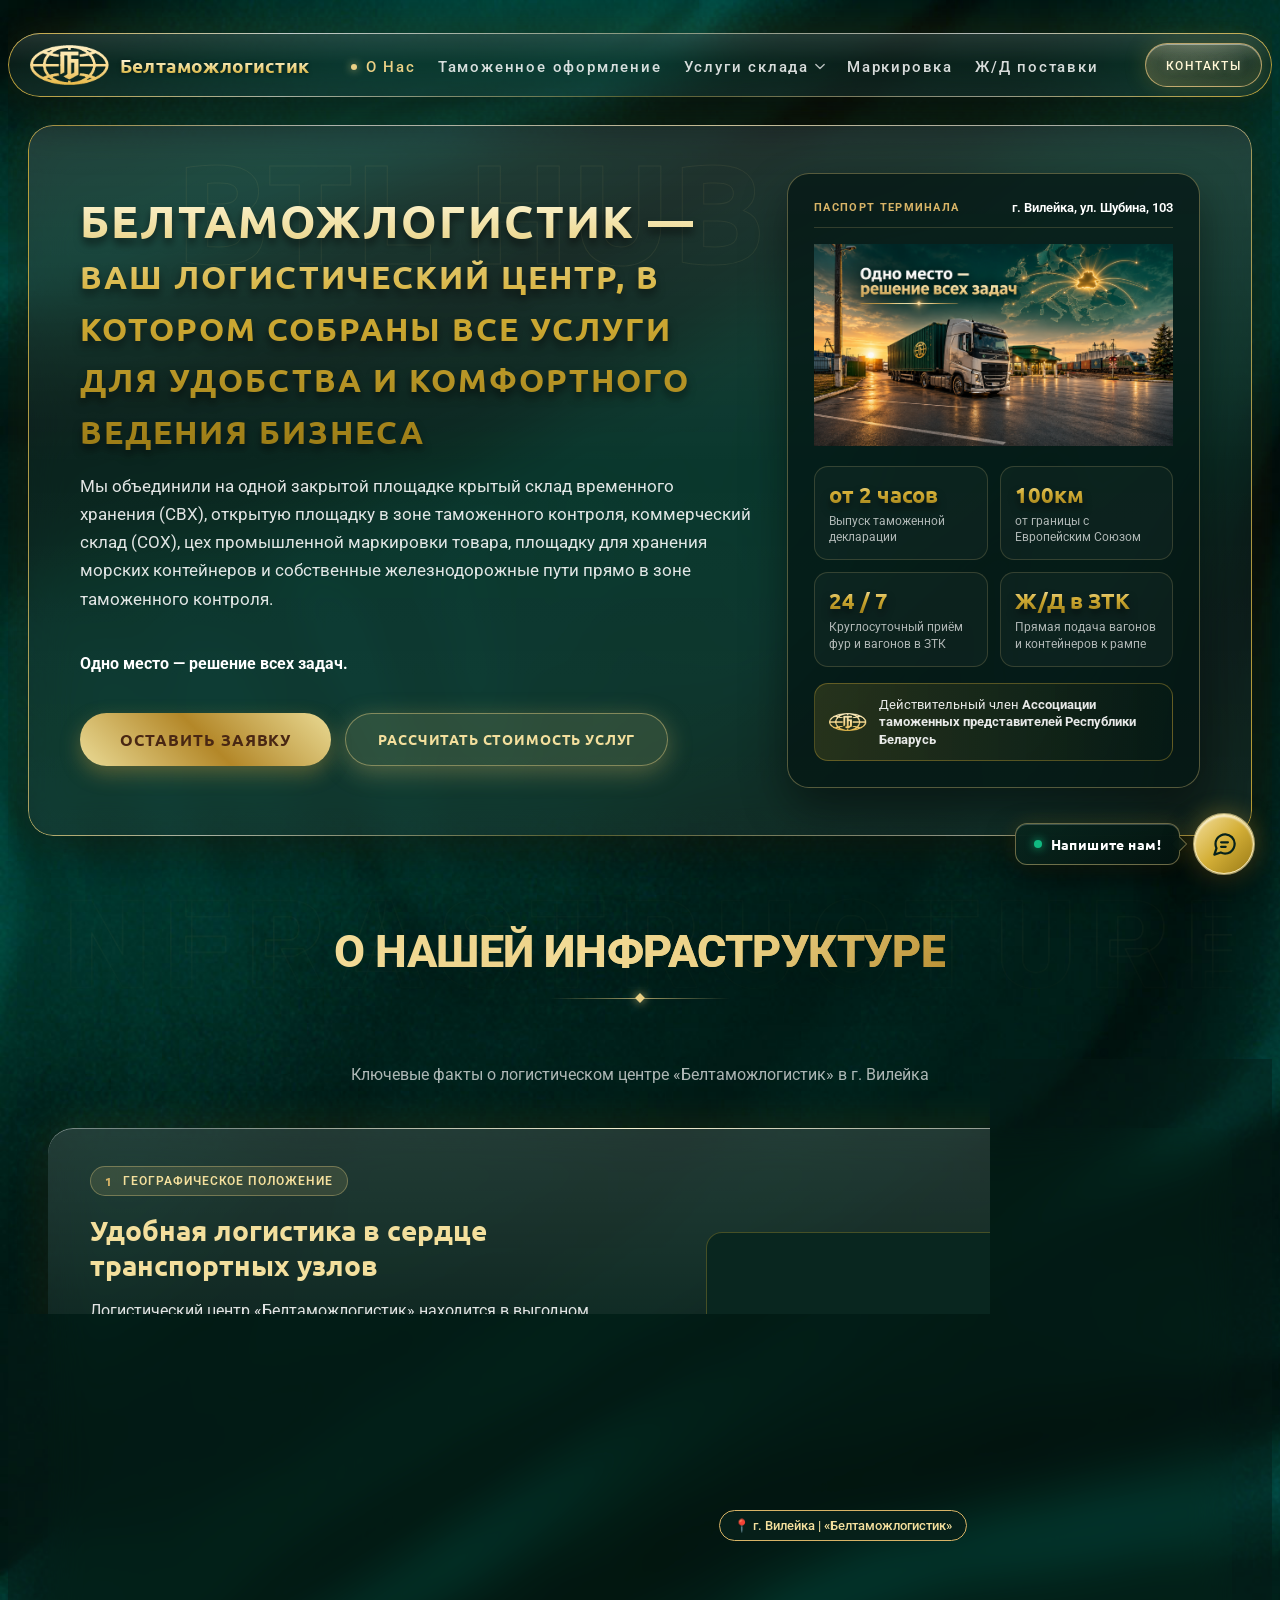
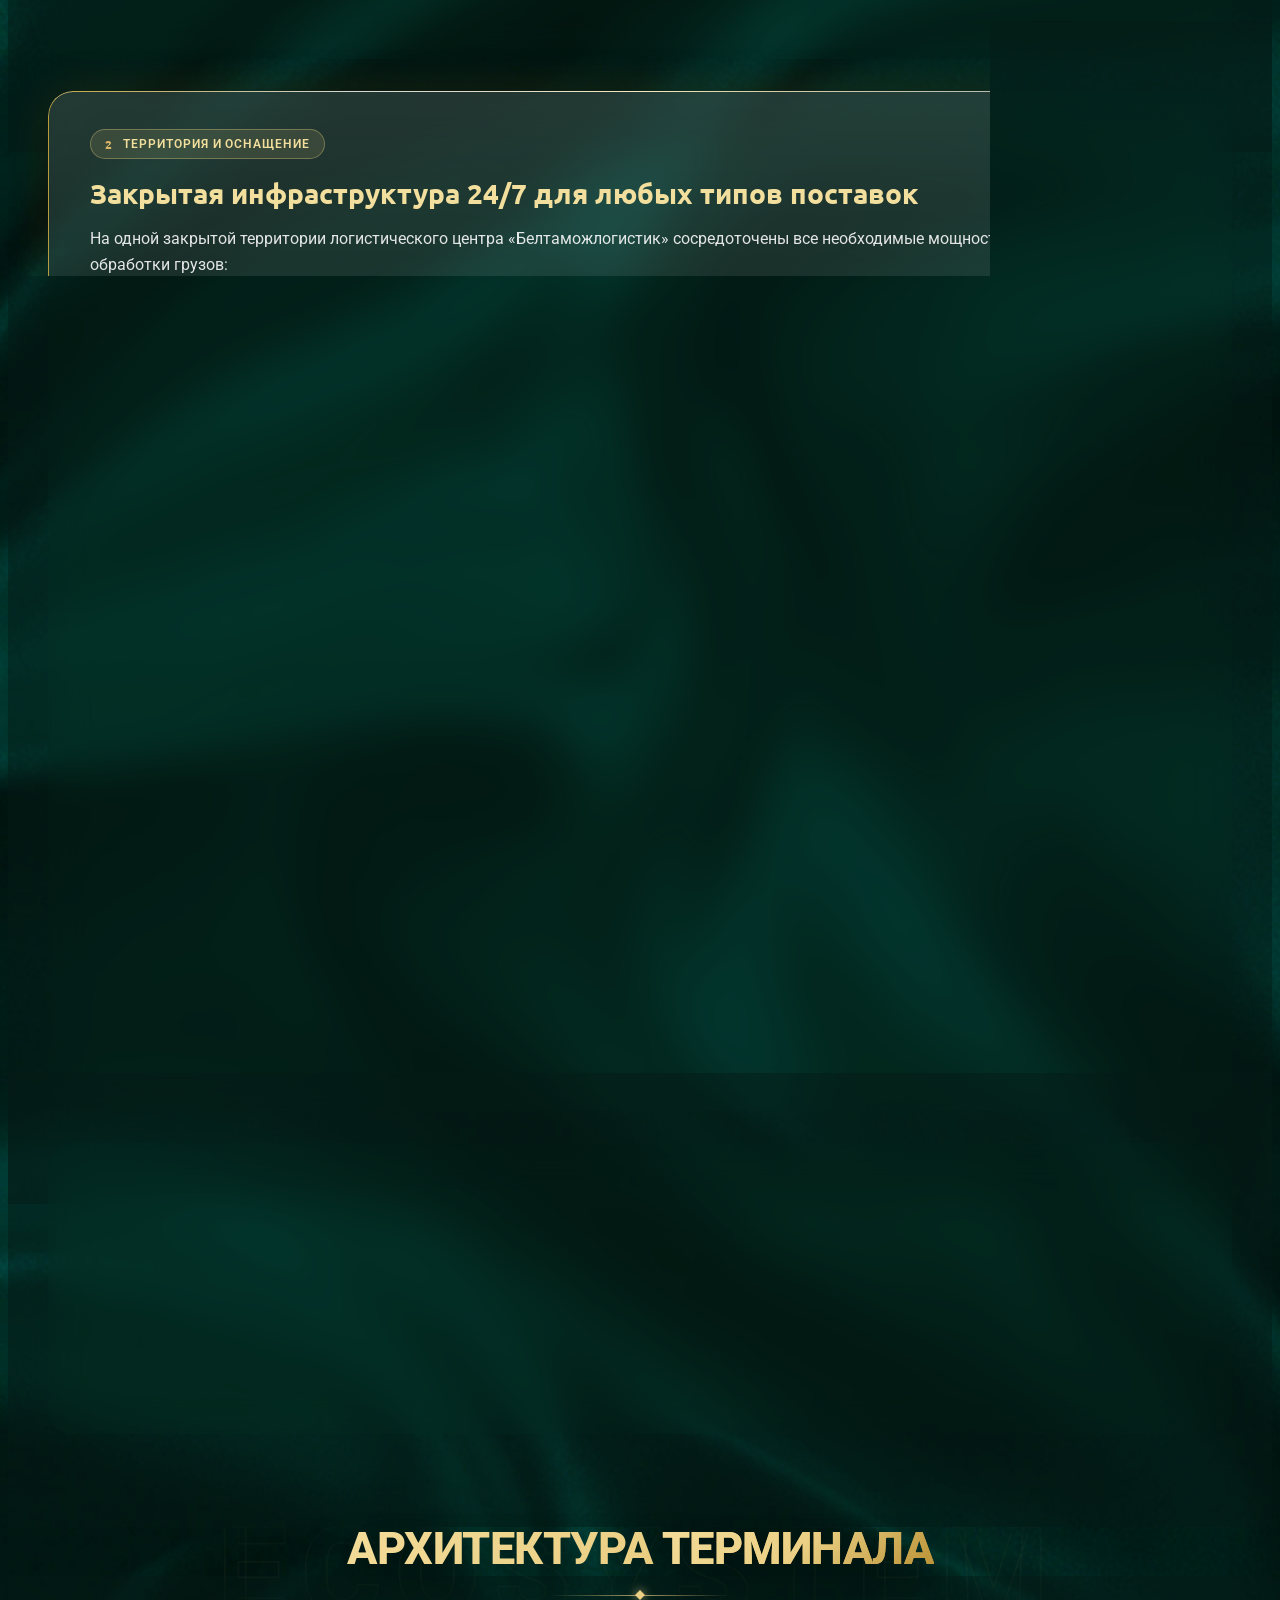
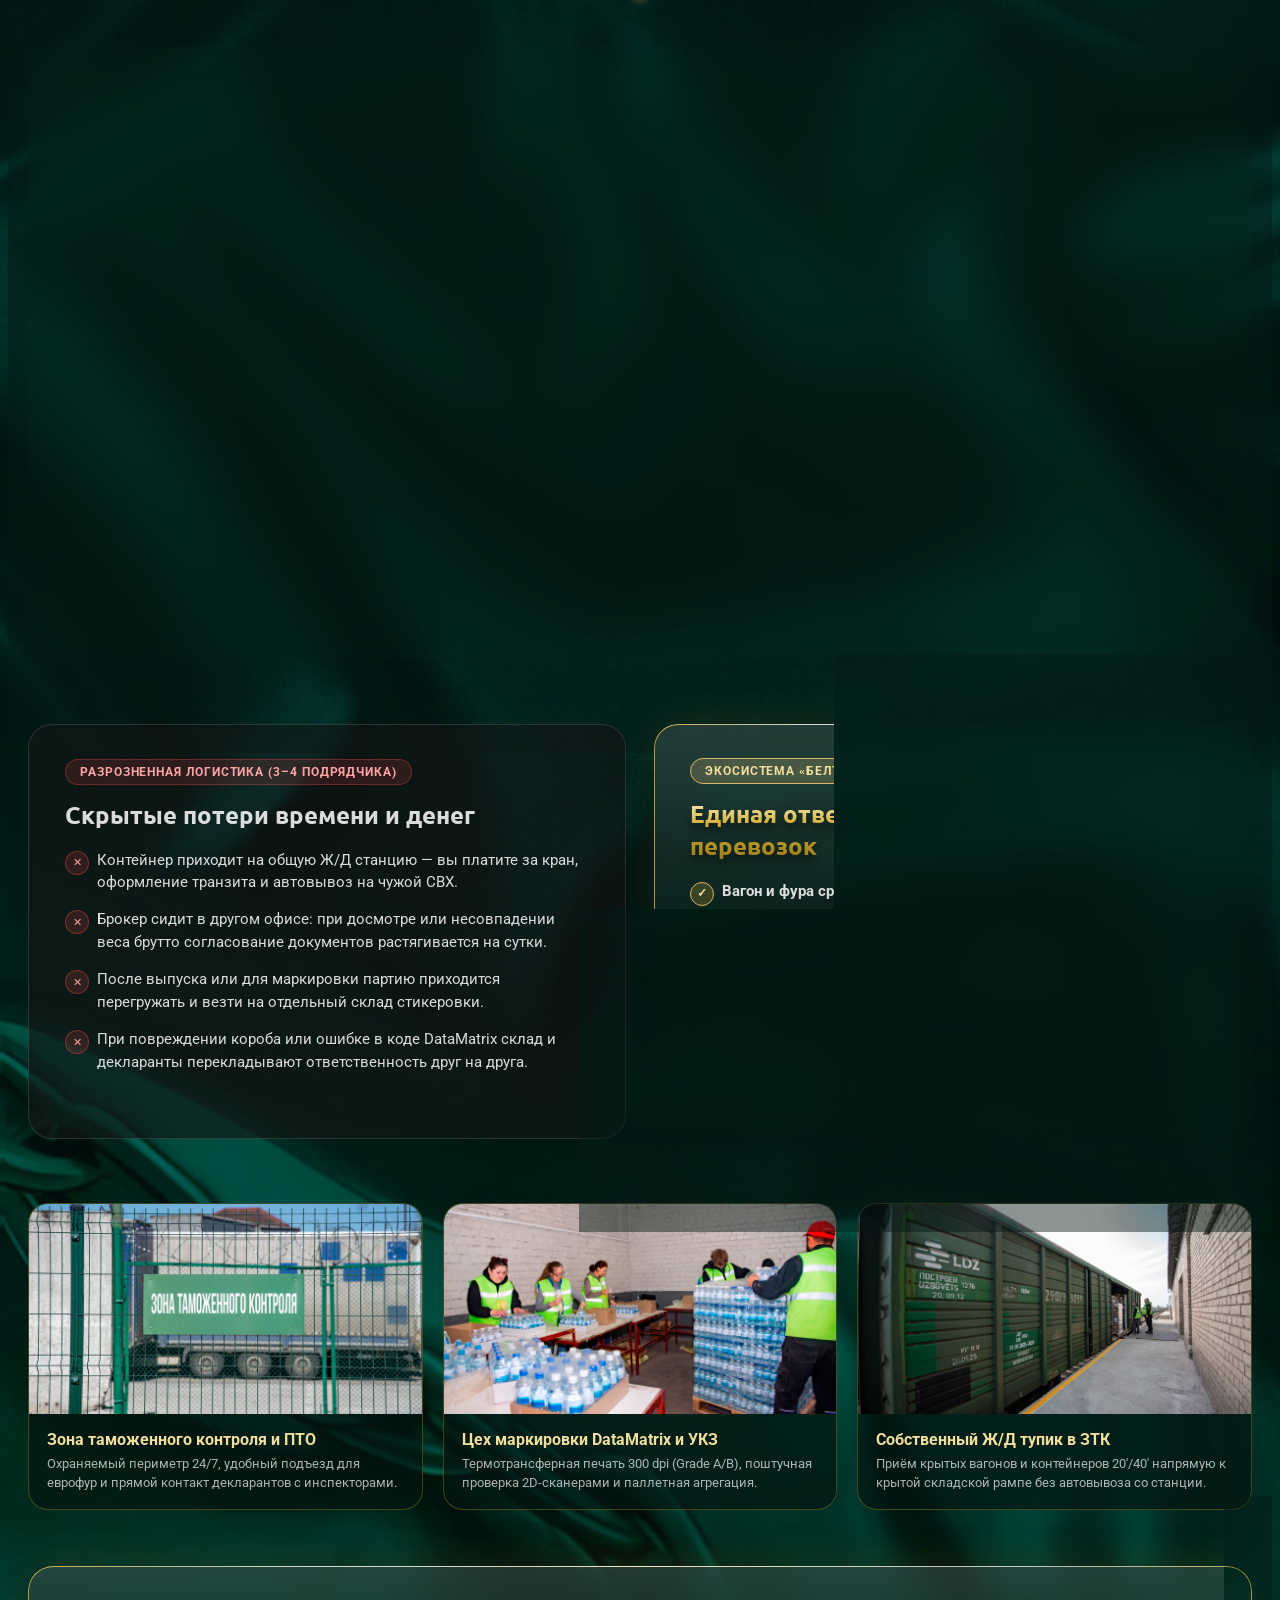
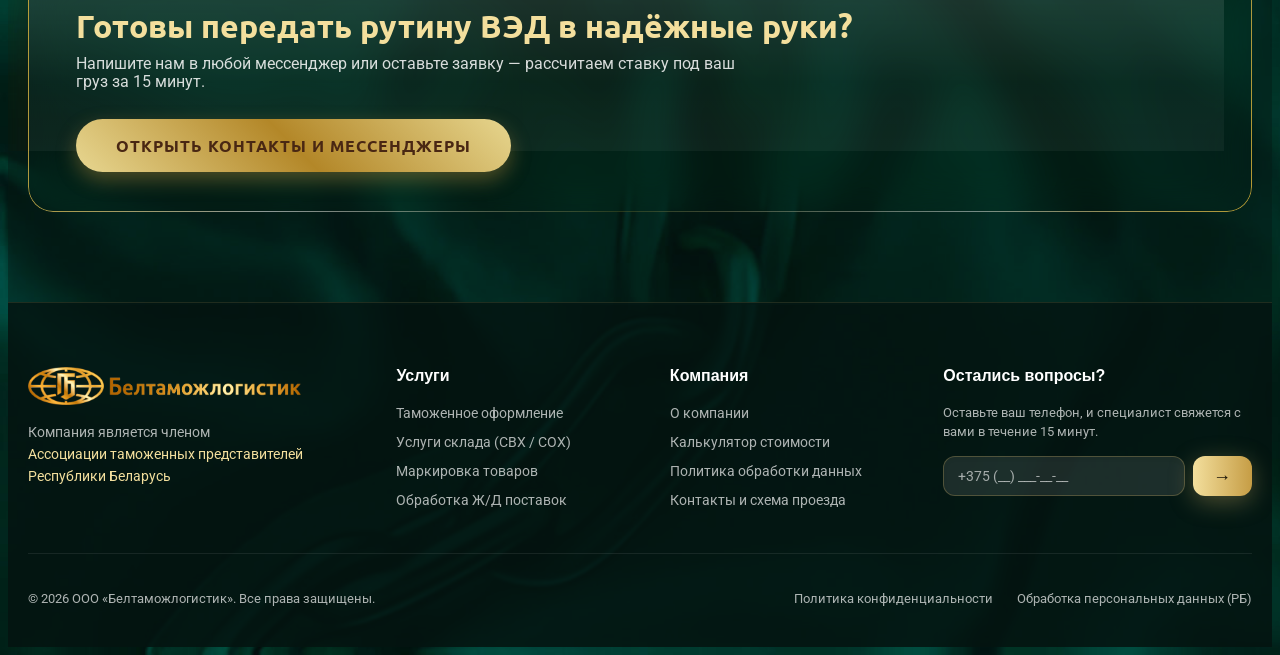
==== commit ff6eec42: "Update" ====
--- a/about/index.html
+++ b/about/index.html
@@ -3,7 +3,8 @@
 <head>
   <meta charset="UTF-8">
   <meta name="viewport" content="width=device-width, initial-scale=1.0, maximum-scale=5.0">
-  <title>О компании — Логистический и таможенный хаб «Белтаможлогистик»</title>
+  <title>О компании</title>
+  <link rel="icon" href="../img/favicon-mascott.png" type="image/x-icon">
 
   <link rel="stylesheet" href="../styles/style.css">
   <link rel="stylesheet" href="../styles/responsive.css">
@@ -57,7 +58,7 @@
     </nav>
 
     <div class="header-contacts">
-      <button class="premium-gold-btn header-btn" type="button" data-open-contact-modal>
+      <button class="premium-gold-btn header-btn" type="button" data-open-contact-modal="info">
         <span>Контакты</span>
       </button>
     </div>
@@ -529,20 +530,20 @@
     </button>
 
     <div class="btl-modal-header">
-      <div class="btl-tabs-nav" role="tablist">
-        <button type="button" class="btl-tab-btn active" data-tab-target="contacts" role="tab" aria-selected="true">
-          <span class="btl-tab-dot"></span>
-          <span>Написать нам</span>
-        </button>
-        <button type="button" class="btl-tab-btn" data-tab-target="form" role="tab" aria-selected="false">
-          <span class="btl-tab-dot"></span>
-          <span>Оставить заявку</span>
-        </button>
-        <button type="button" class="btl-tab-btn" data-tab-target="info" role="tab" aria-selected="false">
-          <span class="btl-tab-dot"></span>
-          <span>Инфо и карта</span>
-        </button>
-      </div>
+<!--      <div class="btl-tabs-nav" role="tablist">-->
+<!--        <button type="button" class="btl-tab-btn active" data-tab-target="contacts" role="tab" aria-selected="true">-->
+<!--          <span class="btl-tab-dot"></span>-->
+<!--          <span>Написать нам</span>-->
+<!--        </button>-->
+<!--        <button type="button" class="btl-tab-btn" data-tab-target="form" role="tab" aria-selected="false">-->
+<!--          <span class="btl-tab-dot"></span>-->
+<!--          <span>Оставить заявку</span>-->
+<!--        </button>-->
+<!--        <button type="button" class="btl-tab-btn" data-tab-target="info" role="tab" aria-selected="false">-->
+<!--          <span class="btl-tab-dot"></span>-->
+<!--          <span>Инфо и карта</span>-->
+<!--        </button>-->
+<!--      </div>-->
     </div>
 
     <div class="btl-modal-body">
@@ -700,6 +701,76 @@
     </div>
   </div>
 </div>
+
+
+
+
+
+<!-- ================= ПЛАВАЮЩИЙ ВИДЖЕТ БЫСТРОЙ СВЯЗИ (FAB) ================= -->
+<div class="btl-fab" id="btlFab">
+
+  <!-- Вылетающий список мессенджеров (снизу вверх) -->
+  <div class="btl-fab-list" id="btlFabList" aria-hidden="true">
+
+    <!-- Позвонить -->
+    <a href="tel:+375299876543" class="btl-fab-item btl-fab-item--phone" style="--i: 1" data-tooltip="Позвонить" aria-label="Позвонить">
+      <svg viewBox="0 0 24 24" width="22" height="22" fill="none" stroke="currentColor" stroke-width="2" stroke-linecap="round" stroke-linejoin="round">
+        <path d="M22 16.92v3a2 2 0 0 1-2.18 2 19.79 19.79 0 0 1-8.63-3.07 19.5 19.5 0 0 1-6-6 19.79 19.79 0 0 1-3.07-8.67A2 2 0 0 1 4.11 2h3a2 2 0 0 1 2 1.72 12.84 12.84 0 0 0 .7 2.81 2 2 0 0 1-.45 2.11L8.09 9.91a16 16 0 0 0 6 6l1.27-1.27a2 2 0 0 1 2.11-.45 12.84 12.84 0 0 0 2.81.7A2 2 0 0 1 22 16.92z"/>
+      </svg>
+    </a>
+
+    <!-- WhatsApp -->
+    <a href="https://wa.me/375299876543" target="_blank" rel="noopener" class="btl-fab-item btl-fab-item--whatsapp" style="--i: 2" data-tooltip="WhatsApp" aria-label="Написать в WhatsApp">
+      <svg viewBox="0 0 24 24" width="23" height="23" fill="currentColor">
+        <path d="M12.031 6.172c-3.181 0-5.767 2.586-5.768 5.766-.001 1.298.38 2.27 1.019 3.287l-.582 2.128 2.182-.573c.978.58 1.911.928 3.145.929 3.178 0 5.767-2.587 5.768-5.766.001-3.187-2.575-5.77-5.764-5.771zm3.392 8.244c-.144.405-.837.774-1.17.824-.299.045-.677.063-1.092-.069-.252-.08-.575-.187-.988-.365-1.739-.751-2.874-2.502-2.961-2.617-.087-.116-.708-.94-.708-1.793s.448-1.273.607-1.446c.159-.173.346-.217.462-.217l.332.006c.106.005.249-.04.39.298.144.347.491 1.2.534 1.287.043.087.072.188.014.304-.058.116-.087.188-.173.289l-.26.304c-.087.086-.177.18-.076.354.101.174.449.741.964 1.201.662.591 1.221.774 1.394.86s.274.072.376-.043c.101-.116.433-.506.549-.68.116-.173.231-.145.39-.087s1.011.477 1.184.564.289.13.332.202c.045.072.045.419-.1.824z"/>
+      </svg>
+    </a>
+
+    <!-- Viber -->
+    <a href="viber://chat?number=%2B375299876543" target="_blank" rel="noopener" class="btl-fab-item btl-fab-item--viber" style="--i: 3" data-tooltip="Viber" aria-label="Написать в Viber">
+      <svg viewBox="0 0 24 24" width="23" height="23" fill="currentColor">
+        <path d="M11.4 3C6.8 3 3.5 6.1 3.5 10.4c0 2.2 1 4.2 2.7 5.6l-.5 2.7 2.6-1.3c1 .3 2 .5 3.1.5 4.6 0 7.9-3.1 7.9-7.5S16 3 11.4 3zm4.1 9.8c-.2.5-.9 1-1.4 1.1-.4.1-.9.1-2.5-.5-2.1-.9-3.4-3-3.5-3.1-.1-.2-.8-1.1-.8-2.1s.5-1.5.7-1.7c.2-.2.4-.2.6-.2h.4c.1 0 .3 0 .5.4.2.4.6 1.5.7 1.6.1.1.1.2 0 .4-.1.2-.1.3-.3.4l-.3.4c-.1.1-.2.2-.1.4.1.2.6 1 1.2 1.6.8.7 1.5 1 1.7 1.1.2.1.3.1.5-.1.1-.2.6-.7.8-.9.2-.2.3-.2.5-.1.2.1 1.3.6 1.5.7.2.1.4.2.4.3.1.2.1.7-.1 1.2z"/>
+      </svg>
+    </a>
+
+    <!-- Telegram -->
+    <a href="https://t.me/btlogistik" target="_blank" rel="noopener" class="btl-fab-item btl-fab-item--telegram" style="--i: 4" data-tooltip="Telegram" aria-label="Написать в Telegram">
+      <svg viewBox="0 0 24 24" width="23" height="23" fill="currentColor">
+        <path d="M12 2C6.48 2 2 6.48 2 12s4.48 10 10 10 10-4.48 10-10S17.52 2 12 2zm4.64 6.8c-.15 1.58-.8 5.42-1.13 7.19-.14.75-.42 1-.68 1.03-.58.05-1.02-.38-1.58-.75-.88-.58-1.38-.94-2.23-1.5-.99-.65-.35-1.01.22-1.59.15-.15 2.71-2.48 2.76-2.69a.2.2 0 00-.05-.18c-.06-.05-.14-.03-.21-.02-.09.02-1.49.95-4.22 2.79-.4.27-.76.41-1.08.4-.36-.01-1.04-.2-1.55-.37-.63-.2-1.12-.31-1.08-.66.02-.18.27-.36.74-.55 2.92-1.27 4.86-2.11 5.83-2.51 2.78-1.16 3.35-1.36 3.73-1.36.08 0 .27.02.39.12.1.08.13.19.14.27-.01.06.01.24 0 .38z"/>
+      </svg>
+    </a>
+
+  </div>
+
+  <!-- Нижний ряд: плашка "Напишите нам!" + главная круглая кнопка -->
+  <div class="btl-fab-bottom">
+    <button type="button" class="btl-fab-hint" id="btlFabHint">
+      <span class="btl-fab-status-dot"></span>
+      <span>Напишите нам!</span>
+    </button>
+
+    <button type="button" class="btl-fab-trigger" id="btlFabTrigger" aria-expanded="false" aria-label="Открыть быстрые контакты">
+      <!-- Иконка чата (как на скрине) -->
+      <svg class="btl-fab-icon btl-fab-icon--chat" viewBox="0 0 24 24" fill="none" stroke="currentColor" stroke-width="2" stroke-linecap="round" stroke-linejoin="round">
+        <path d="M21 11.5a8.38 8.38 0 0 1-.9 3.8 8.5 8.5 0 0 1-7.6 4.7 8.38 8.38 0 0 1-3.8-.9L3 21l1.9-5.7a8.38 8.38 0 0 1-.9-3.8 8.5 8.5 0 0 1 4.7-7.6 8.38 8.38 0 0 1 3.8-.9h.5a8.48 8.48 0 0 1 8 8v.5z"/>
+        <line x1="9" y1="10" x2="15" y2="10"/>
+        <line x1="9" y1="14" x2="13" y2="14"/>
+      </svg>
+
+      <!-- Иконка крестика (появляется при открытии) -->
+      <svg class="btl-fab-icon btl-fab-icon--close" viewBox="0 0 24 24" fill="none" stroke="currentColor" stroke-width="2.2" stroke-linecap="round" stroke-linejoin="round">
+        <line x1="18" y1="6" x2="6" y2="18"/>
+        <line x1="6" y1="6" x2="18" y2="18"/>
+      </svg>
+    </button>
+  </div>
+
+</div>
+
+
+
+
+
 
 <script src="../scripts/burger.js"></script>
 <script src="../scripts/contacts-modal.js"></script>
@@ -781,5 +852,6 @@
     });
   })();
 </script>
+
 </body>
 </html>
--- a/styles/style.css
+++ b/styles/style.css
@@ -275,6 +275,343 @@
 
 
 /*endregion */
+
+/*region Floating Action Button*/
+/* ==========================================================================
+   ПЛАВАЮЩИЙ ВИДЖЕТ СВЯЗИ В ПРАВОМ НИЖНЕМ УГЛУ (BTL FAB WIDGET)
+   ========================================================================== */
+.btl-fab {
+    position: fixed;
+    right: 26px;
+    bottom: calc(26px + env(safe-area-inset-bottom, 0px));
+    z-index: 950;
+    display: flex;
+    flex-direction: column;
+    align-items: flex-end;
+    gap: 14px;
+    pointer-events: none; /* Пропускает клики сквозь пустые зоны контейнера */
+    font-family: 'Roboto', sans-serif;
+}
+
+/* Автоматически скрываем виджет, если открыто основное модальное окно контактов */
+body:has(#btlContactModal.is-open) .btl-fab {
+    opacity: 0;
+    transform: translateY(20px) scale(0.9);
+    pointer-events: none !important;
+}
+
+.btl-fab-bottom {
+    display: flex;
+    align-items: center;
+    gap: 14px;
+    pointer-events: auto;
+}
+
+/* ---------- Плашка-баббл «Напишите нам!» слева от кнопки ---------- */
+.btl-fab-hint {
+    position: relative;
+    display: inline-flex;
+    align-items: center;
+    gap: 9px;
+    padding: 11px 18px;
+    border-radius: 12px;
+    background: linear-gradient(145deg, rgba(8, 38, 30, 0.94) 0%, rgba(4, 20, 16, 0.98) 100%);
+    border: 1px solid rgba(235, 208, 133, 0.45);
+    color: #ffffff;
+    font-family: 'Ubuntu-bold', sans-serif;
+    font-size: 14px;
+    letter-spacing: 0.03em;
+    white-space: nowrap;
+    cursor: pointer;
+    box-shadow:
+            0 12px 28px rgba(0, 0, 0, 0.5),
+            0 0 20px rgba(212, 175, 55, 0.15),
+            inset 0 1px 0 rgba(255, 255, 255, 0.2);
+    -webkit-backdrop-filter: blur(12px);
+    backdrop-filter: blur(12px);
+    animation: btlHintFloat 4s ease-in-out infinite;
+    transition:
+            opacity 0.28s ease,
+            transform 0.32s cubic-bezier(0.22, 1, 0.36, 1),
+            visibility 0.28s,
+            border-color 0.25s ease;
+}
+
+/* Острый хвостик баббла справа, указывающий на кнопку (как на скрине) */
+.btl-fab-hint::after {
+    content: "";
+    position: absolute;
+    right: -6px;
+    top: 50%;
+    width: 10px;
+    height: 10px;
+    background: rgba(5, 24, 19, 0.98);
+    border-top: 1px solid rgba(235, 208, 133, 0.45);
+    border-right: 1px solid rgba(235, 208, 133, 0.45);
+    transform: translateY(-50%) rotate(45deg);
+}
+
+.btl-fab-hint:hover {
+    border-color: var(--gold-light, #f3df9d);
+}
+
+/* Зелёный индикатор «онлайн» */
+.btl-fab-status-dot {
+    width: 8px;
+    height: 8px;
+    border-radius: 50%;
+    background: #10b981;
+    box-shadow: 0 0 10px #10b981;
+    flex-shrink: 0;
+}
+
+@keyframes btlHintFloat {
+    0%, 100% { transform: translateX(0); }
+    50%      { transform: translateX(-5px); }
+}
+
+/* При открытии меню плашка «Напишите нам!» плавно прячется */
+.btl-fab.is-open .btl-fab-hint {
+    opacity: 0;
+    visibility: hidden;
+    pointer-events: none;
+    transform: translateX(14px) scale(0.92);
+    animation: none;
+}
+
+/* ---------- Главная круглая кнопка-триггер ---------- */
+.btl-fab-trigger {
+    position: relative;
+    width: 60px;
+    height: 60px;
+    border-radius: 50%;
+    border: 1.5px solid #fff3c4;
+    background: linear-gradient(135deg, #f3df9d 0%, #d4af37 50%, #997a15 100%);
+    color: #07221b;
+    display: flex;
+    align-items: center;
+    justify-content: center;
+    cursor: pointer;
+    padding: 0;
+    outline: none;
+    -webkit-tap-highlight-color: transparent;
+    box-shadow:
+            0 12px 30px rgba(0, 0, 0, 0.55),
+            0 0 25px rgba(212, 175, 55, 0.45),
+            inset 0 2px 2px rgba(255, 255, 255, 0.65);
+    transition:
+            transform 0.35s cubic-bezier(0.34, 1.56, 0.64, 1),
+            background 0.3s ease,
+            border-color 0.3s ease,
+            box-shadow 0.3s ease,
+            color 0.3s ease;
+}
+
+/* Расходящаяся золотая волна-пульсация вокруг кнопки в закрытом виде */
+.btl-fab-trigger::before {
+    content: "";
+    position: absolute;
+    inset: -2px;
+    border-radius: 50%;
+    border: 2px solid rgba(243, 223, 157, 0.65);
+    animation: btlFabPulse 2.6s cubic-bezier(0.16, 1, 0.3, 1) infinite;
+    pointer-events: none;
+}
+
+@keyframes btlFabPulse {
+    0%   { transform: scale(1); opacity: 0.85; }
+    100% { transform: scale(1.48); opacity: 0; }
+}
+
+.btl-fab-trigger:hover {
+    transform: scale(1.07);
+    box-shadow:
+            0 14px 34px rgba(0, 0, 0, 0.65),
+            0 0 34px rgba(243, 223, 157, 0.7);
+}
+
+/* В открытом состоянии кнопка становится строгой тёмно-изумрудной с золотым крестиком */
+.btl-fab.is-open .btl-fab-trigger {
+    background: linear-gradient(145deg, #0b2e26 0%, #051813 100%);
+    color: var(--gold-light, #f3df9d);
+    border-color: rgba(243, 223, 157, 0.7);
+    box-shadow: 0 10px 25px rgba(0, 0, 0, 0.6), 0 0 20px rgba(212, 175, 55, 0.25);
+}
+
+.btl-fab.is-open .btl-fab-trigger::before {
+    animation: none;
+    opacity: 0;
+}
+
+/* Смена иконок Чата и Крестика с вращением */
+.btl-fab-icon {
+    position: absolute;
+    width: 27px;
+    height: 27px;
+    transition:
+            transform 0.38s cubic-bezier(0.34, 1.56, 0.64, 1),
+            opacity 0.25s ease;
+}
+
+.btl-fab-icon--chat {
+    opacity: 1;
+    transform: rotate(0deg) scale(1);
+}
+
+.btl-fab-icon--close {
+    opacity: 0;
+    transform: rotate(-90deg) scale(0.4);
+}
+
+.btl-fab.is-open .btl-fab-icon--chat {
+    opacity: 0;
+    transform: rotate(90deg) scale(0.4);
+}
+
+.btl-fab.is-open .btl-fab-icon--close {
+    opacity: 1;
+    transform: rotate(0deg) scale(1);
+}
+
+/* ---------- Список вылетающих иконок мессенджеров ---------- */
+.btl-fab-list {
+    display: flex;
+    flex-direction: column;
+    align-items: center;
+    gap: 12px;
+    margin-right: 4px; /* Центрируем 52px иконки над 60px кнопкой */
+    pointer-events: none;
+}
+
+.btl-fab.is-open .btl-fab-list {
+    pointer-events: auto;
+}
+
+.btl-fab-item {
+    position: relative;
+    width: 52px;
+    height: 52px;
+    border-radius: 50%;
+    display: flex;
+    align-items: center;
+    justify-content: center;
+    color: #ffffff;
+    text-decoration: none;
+    border: 1px solid rgba(255, 255, 255, 0.28);
+    box-shadow: 0 10px 24px rgba(0, 0, 0, 0.45);
+    opacity: 0;
+    visibility: hidden;
+    transform: translateY(28px) scale(0.45);
+    transition:
+            transform 0.42s cubic-bezier(0.34, 1.56, 0.64, 1),
+            opacity 0.25s ease,
+            visibility 0.25s,
+            filter 0.2s ease,
+            box-shadow 0.2s ease;
+    /* Каскадная задержка при закрытии */
+    transition-delay: calc((4 - var(--i)) * 0.04s);
+}
+
+/* Каскадный пружинящий вылет снизу вверх при открытии */
+.btl-fab.is-open .btl-fab-item {
+    opacity: 1;
+    visibility: visible;
+    transform: translateY(0) scale(1);
+    transition-delay: calc(var(--i) * 0.055s);
+}
+
+.btl-fab.is-open .btl-fab-item:hover {
+    transform: translateY(-2px) scale(1.1);
+    filter: brightness(1.12);
+    box-shadow: 0 14px 28px rgba(0, 0, 0, 0.6), 0 0 18px rgba(235, 208, 133, 0.35);
+    transition-delay: 0s;
+}
+
+/* Цвета кружков мессенджеров */
+.btl-fab-item--telegram {
+    background: linear-gradient(135deg, #2AABEE 0%, #1d8adb 100%);
+}
+.btl-fab-item--viber {
+    background: linear-gradient(135deg, #7360f2 0%, #59469d 100%);
+}
+.btl-fab-item--whatsapp {
+    background: linear-gradient(135deg, #25D366 0%, #1fa855 100%);
+}
+.btl-fab-item--phone {
+    background: linear-gradient(135deg, #114b3c 0%, #07221b 100%);
+    color: var(--gold-light, #f3df9d);
+    border-color: rgba(235, 208, 133, 0.6);
+}
+
+/* Всплывающая подсказка слева при наведении на кружок мессенджера (на ПК) */
+@media (hover: hover) {
+    .btl-fab-item::before {
+        content: attr(data-tooltip);
+        position: absolute;
+        right: calc(100% + 12px);
+        top: 50%;
+        transform: translateY(-50%) translateX(6px);
+        padding: 6px 12px;
+        border-radius: 8px;
+        background: rgba(6, 28, 22, 0.95);
+        border: 1px solid rgba(235, 208, 133, 0.38);
+        color: var(--gold-light, #f3df9d);
+        font-size: 12.5px;
+        font-weight: 500;
+        white-space: nowrap;
+        opacity: 0;
+        pointer-events: none;
+        transition: opacity 0.2s ease, transform 0.2s ease;
+        box-shadow: 0 6px 16px rgba(0, 0, 0, 0.4);
+    }
+
+    .btl-fab-item:hover::before {
+        opacity: 1;
+        transform: translateY(-50%) translateX(0);
+    }
+}
+
+/* ---------- Адаптив для планшетов и смартфонов ---------- */
+@media (max-width: 768px) {
+    .btl-fab {
+        right: 16px;
+        bottom: calc(16px + env(safe-area-inset-bottom, 0px));
+        gap: 10px;
+    }
+
+    .btl-fab-trigger {
+        width: 54px;
+        height: 54px;
+    }
+
+    .btl-fab-icon {
+        width: 24px;
+        height: 24px;
+    }
+
+    .btl-fab-list {
+        margin-right: 3px;
+        gap: 10px;
+    }
+
+    .btl-fab-item {
+        width: 48px;
+        height: 48px;
+    }
+
+    .btl-fab-hint {
+        padding: 9px 14px;
+        font-size: 13px;
+    }
+}
+
+@media (max-width: 380px) {
+    .btl-fab-hint {
+        padding: 8px 11px;
+        font-size: 12px;
+    }
+}
+/*endregion*/
 /*region Тайтлы с переливами*/
 
 
